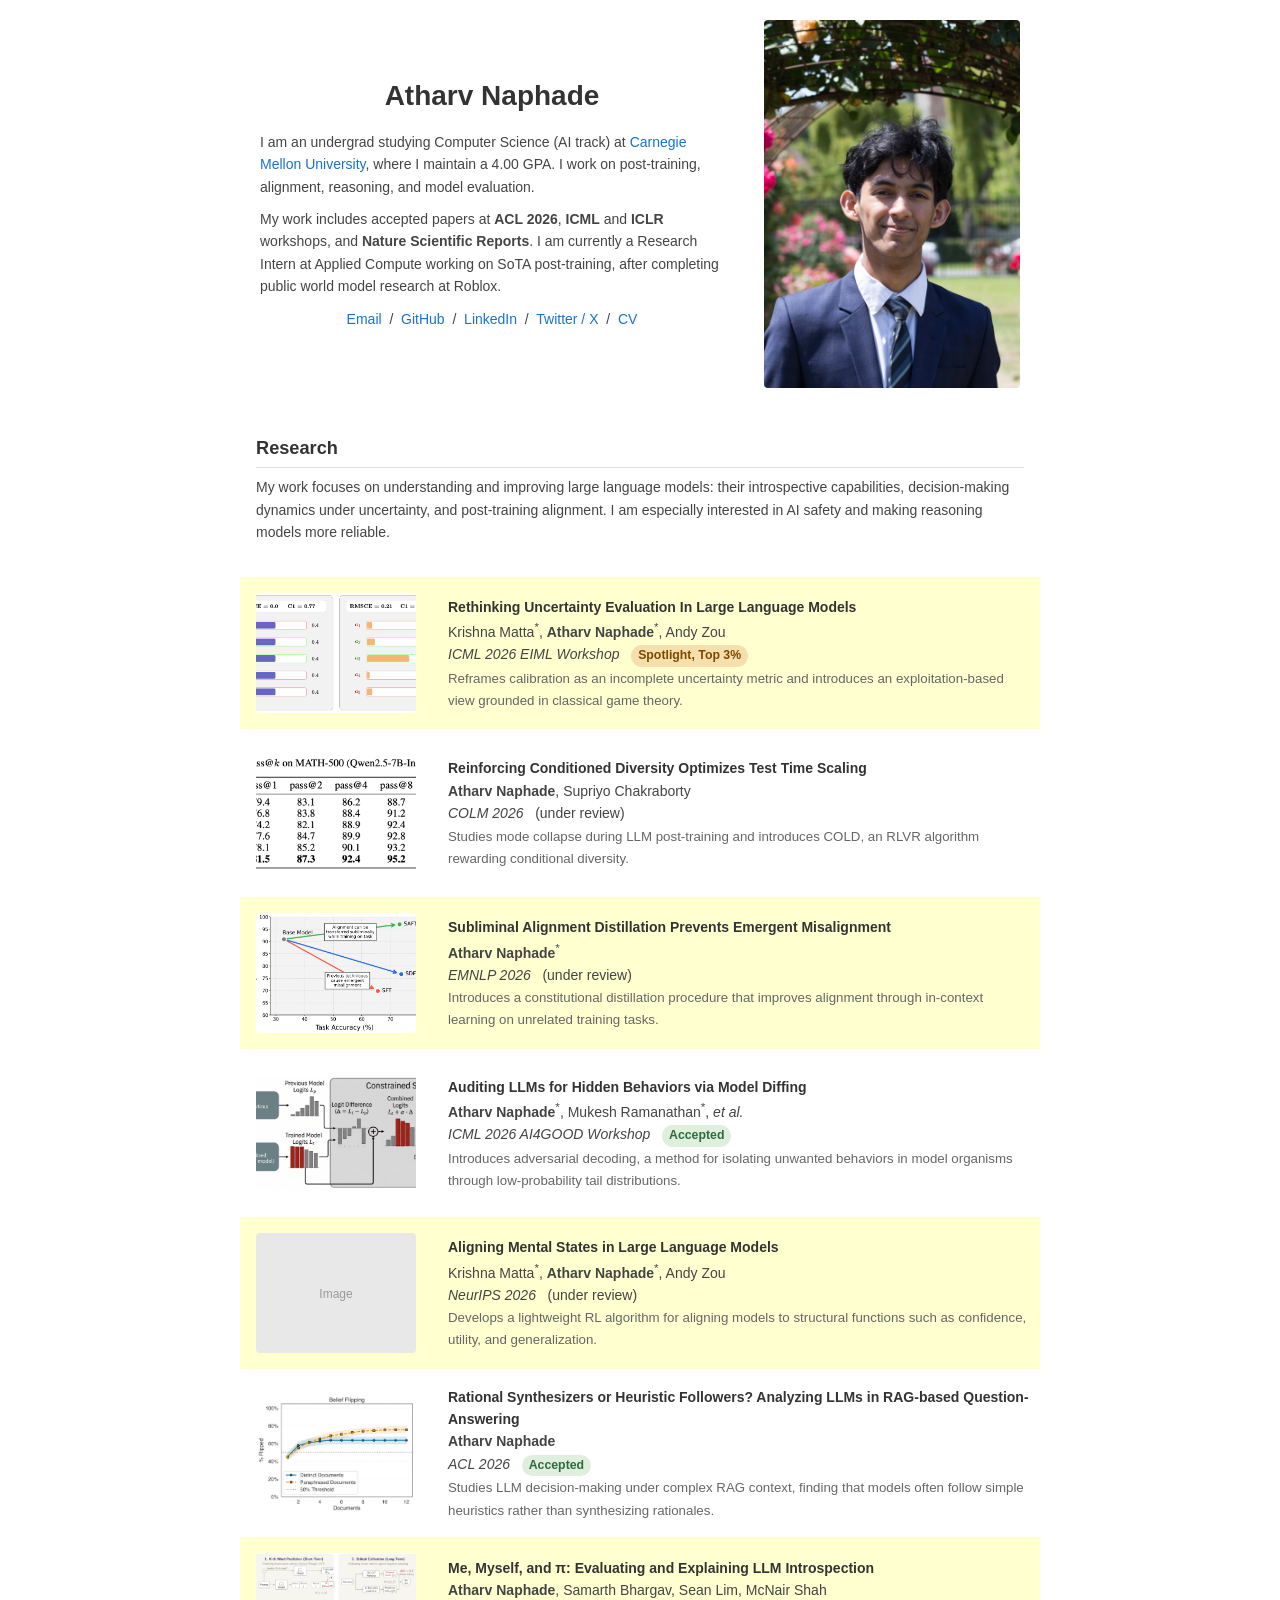
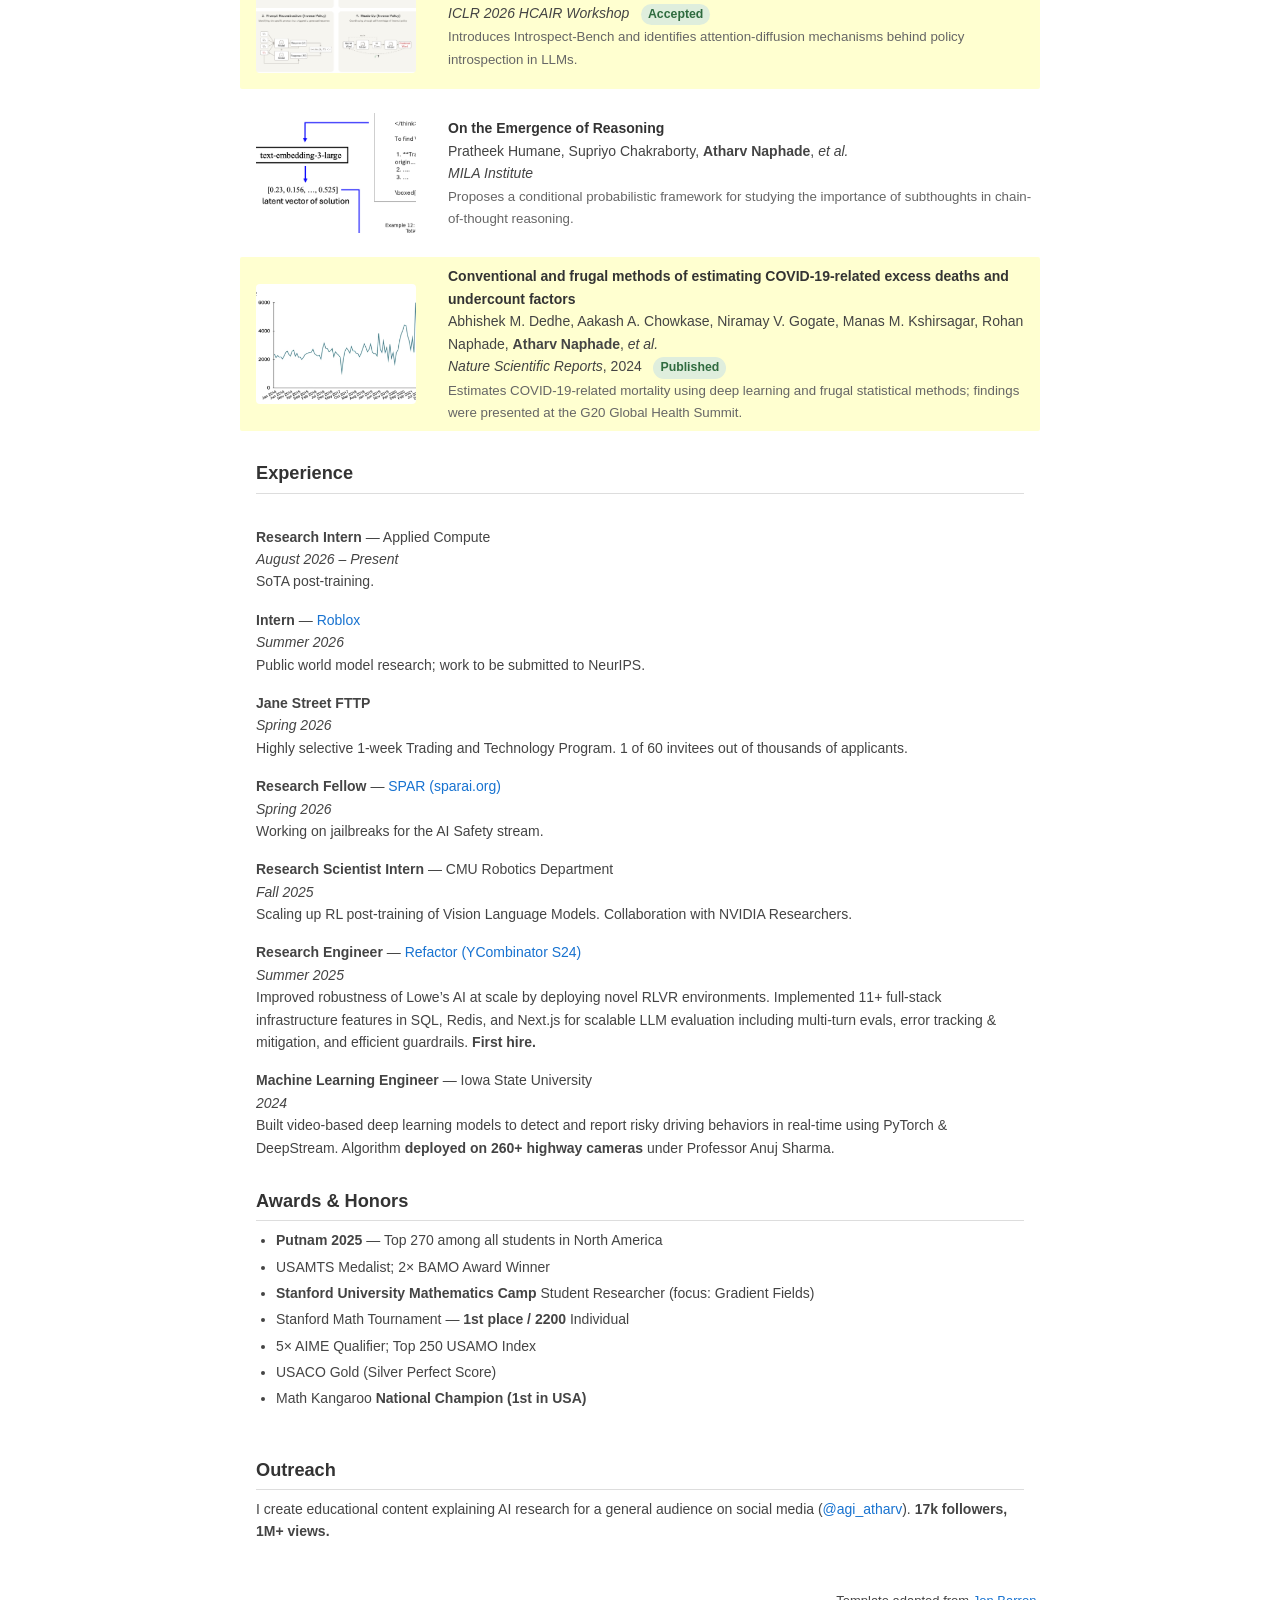
==== index.html @ 83cd2ae1 "Refresh bio and current internship Co-authored-by: Cursor <cursoragent@cursor.com>" ====
<!DOCTYPE HTML>
<html lang="en">
<head>
  <meta http-equiv="Content-Type" content="text/html; charset=UTF-8">
  <title>Atharv Naphade</title>
  <meta name="author" content="Atharv Naphade">
  <meta name="viewport" content="width=device-width, initial-scale=1">
  <meta name="description" content="Atharv Naphade - CS/AI student at Carnegie Mellon University. Research in LLMs, AI safety, and machine learning.">
  <link rel="shortcut icon" href="images/favicon/favicon.ico" type="image/x-icon">
  <link rel="stylesheet" type="text/css" href="stylesheet.css">
</head>

<body>
  <table style="width:100%;max-width:800px;border:0px;border-spacing:0px;border-collapse:separate;margin-right:auto;margin-left:auto;">
    <tbody>
      <tr style="padding:0px">
        <td style="padding:0px">

          <!-- Header / Bio -->
          <table style="width:100%;border:0px;border-spacing:0px;border-collapse:separate;margin-right:auto;margin-left:auto;">
            <tbody>
              <tr style="padding:0px">
                <td style="padding:2.5%;width:63%;vertical-align:middle">
                  <p class="name" style="text-align:center;">
                    Atharv Naphade
                  </p>
                  <p>
                    I am an undergrad studying Computer Science (AI track) at <a href="https://www.cmu.edu/">Carnegie Mellon University</a>, where I maintain a 4.00 GPA. I work on post-training, alignment, reasoning, and model evaluation.
                  </p>
                  <p>
                    My work includes accepted papers at <strong>ACL 2026</strong>, <strong>ICML</strong> and <strong>ICLR</strong> workshops, and <strong>Nature Scientific Reports</strong>. I am currently a Research Intern at Applied Compute working on SoTA post-training, after completing public world model research at Roblox.
                  </p>
                  <p style="text-align:center">
                    <a href="mailto:anaphade@andrew.cmu.edu">Email</a> &nbsp;/&nbsp;
                    <a href="https://github.com/dude123studios">GitHub</a> &nbsp;/&nbsp;
                    <a href="https://www.linkedin.com/in/atharv-naphade-211a69219/">LinkedIn</a> &nbsp;/&nbsp;
                    <a href="https://twitter.com/agi_atharv">Twitter / X</a> &nbsp;/&nbsp;
                    <a href="data/AtharVNaphade-CV.pdf">CV</a>
                  </p>
                </td>
                <td style="padding:2.5%;width:37%;max-width:37%">
                  <a href="images/atharv.jpg">
                    <!-- Replace images/atharv.jpg with your actual profile photo -->
                    <img style="width:100%;max-width:100%;object-fit:cover;border-radius:4px;" alt="profile photo" src="images/atharv.jpg" onerror="this.src='images/placeholder.svg'" class="hoverZoomLink">
                  </a>
                </td>
              </tr>
            </tbody>
          </table>

          <!-- Research -->
          <table style="width:100%;border:0px;border-spacing:0px;border-collapse:separate;margin-right:auto;margin-left:auto;">
            <tbody>
              <tr>
                <td style="padding:16px;width:100%;vertical-align:middle">
                  <h2>Research</h2>
                  <p>
                    My work focuses on understanding and improving large language models: their introspective capabilities, decision-making dynamics under uncertainty, and post-training alignment. I am especially interested in AI safety and making reasoning models more reliable.
                  </p>
                </td>
              </tr>
            </tbody>
          </table>

          <!-- Publications -->
          <table class="publications-list" style="width:100%;border:0px;border-spacing:0px;border-collapse:separate;margin-right:auto;margin-left:auto;">
            <tbody>

              <!-- Paper 1: Uncertainty Evaluation -->
              <tr>
                <td style="padding:16px;width:25%;vertical-align:middle">
                  <img class="paper-img" src="images/paper_uncertainty.png" alt="Uncertainty evaluation paper" onerror="this.src='images/placeholder.svg'">
                </td>
                <td style="padding:8px;width:75%;vertical-align:middle">
                  <span class="papertitle">Rethinking Uncertainty Evaluation In Large Language Models</span>
                  <br>
                  Krishna Matta<sup>*</sup>,
                  <strong>Atharv Naphade</strong><sup>*</sup>,
                  Andy Zou
                  <br>
                  <em>ICML 2026 EIML Workshop</em> &nbsp; <span class="paper-badge spotlight">Spotlight, Top 3%</span>
                  <br>
                  <span class="paper-note">Reframes calibration as an incomplete uncertainty metric and introduces an exploitation-based view grounded in classical game theory.</span>
                </td>
              </tr>

              <!-- Paper 2: COLD -->
              <tr>
                <td style="padding:16px;width:25%;vertical-align:middle">
                  <img class="paper-img" src="images/paper_cold.png" alt="Conditioned diversity paper" onerror="this.src='images/placeholder.svg'">
                </td>
                <td style="padding:8px;width:75%;vertical-align:middle">
                  <span class="papertitle">Reinforcing Conditioned Diversity Optimizes Test Time Scaling</span>
                  <br>
                  <strong>Atharv Naphade</strong>,
                  Supriyo Chakraborty
                  <br>
                  <em>COLM 2026</em> &nbsp; (under review)
                  <br>
                  <span class="paper-note">Studies mode collapse during LLM post-training and introduces COLD, an RLVR algorithm rewarding conditional diversity.</span>
                </td>
              </tr>

              <!-- Paper 3: Subliminal Alignment -->
              <tr>
                <td style="padding:16px;width:25%;vertical-align:middle">
                  <img class="paper-img" src="images/paper_subliminal_alignment.png" alt="Subliminal alignment distillation paper" onerror="this.src='images/placeholder.svg'">
                </td>
                <td style="padding:8px;width:75%;vertical-align:middle">
                  <a href="papers/subliminal-alignment-distillation.html">
                    <span class="papertitle">Subliminal Alignment Distillation Prevents Emergent Misalignment</span>
                  </a>
                  <br>
                  <strong>Atharv Naphade</strong><sup>*</sup>
                  <br>
                  <em>EMNLP 2026</em> &nbsp; (under review)
                  <br>
                  <span class="paper-note">Introduces a constitutional distillation procedure that improves alignment through in-context learning on unrelated training tasks.</span>
                </td>
              </tr>

              <!-- Paper 4: Model Diffing -->
              <tr>
                <td style="padding:16px;width:25%;vertical-align:middle">
                  <img class="paper-img" src="images/paper_model_diffing.png" alt="Model diffing paper" onerror="this.src='images/placeholder.svg'">
                </td>
                <td style="padding:8px;width:75%;vertical-align:middle">
                  <span class="papertitle">Auditing LLMs for Hidden Behaviors via Model Diffing</span>
                  <br>
                  <strong>Atharv Naphade</strong><sup>*</sup>,
                  Mukesh Ramanathan<sup>*</sup>,
                  <em>et al.</em>
                  <br>
                  <em>ICML 2026 AI4GOOD Workshop</em> &nbsp; <span class="paper-badge published">Accepted</span>
                  <br>
                  <span class="paper-note">Introduces adversarial decoding, a method for isolating unwanted behaviors in model organisms through low-probability tail distributions.</span>
                </td>
              </tr>

              <!-- Paper 5: Mental States -->
              <tr>
                <td style="padding:16px;width:25%;vertical-align:middle">
                  <img class="paper-img" src="images/placeholder.svg" alt="Mental states paper" onerror="this.src='images/placeholder.svg'">
                </td>
                <td style="padding:8px;width:75%;vertical-align:middle">
                  <span class="papertitle">Aligning Mental States in Large Language Models</span>
                  <br>
                  Krishna Matta<sup>*</sup>,
                  <strong>Atharv Naphade</strong><sup>*</sup>,
                  Andy Zou
                  <br>
                  <em>NeurIPS 2026</em> &nbsp; (under review)
                  <br>
                  <span class="paper-note">Develops a lightweight RL algorithm for aligning models to structural functions such as confidence, utility, and generalization.</span>
                </td>
              </tr>

              <!-- Paper 6: RAG QA -->
              <tr>
                <td style="padding:16px;width:25%;vertical-align:middle">
                  <img class="paper-img" src="images/paper_rag.png" alt="RAG paper" onerror="this.src='images/placeholder.svg'">
                </td>
                <td style="padding:8px;width:75%;vertical-align:middle">
                  <a href="https://arxiv.org/abs/2601.06189">
                    <span class="papertitle">Rational Synthesizers or Heuristic Followers? Analyzing LLMs in RAG-based Question-Answering</span>
                  </a>
                  <br>
                  <strong>Atharv Naphade</strong>
                  <br>
                  <em>ACL 2026</em> &nbsp; <span class="paper-badge published">Accepted</span>
                  <br>
                  <span class="paper-note">Studies LLM decision-making under complex RAG context, finding that models often follow simple heuristics rather than synthesizing rationales.</span>
                </td>
              </tr>

              <!-- Paper 7: Me, Myself, and pi -->
              <tr>
                <td style="padding:16px;width:25%;vertical-align:middle">
                  <img class="paper-img" src="images/paper_introspect.png" alt="Me, Myself, and pi paper" onerror="this.src='images/placeholder.svg'">
                </td>
                <td style="padding:8px;width:75%;vertical-align:middle">
                  <a href="https://arxiv.org/abs/2603.20276">
                    <span class="papertitle">Me, Myself, and &pi;: Evaluating and Explaining LLM Introspection</span>
                  </a>
                  <br>
                  <strong>Atharv Naphade</strong>,
                  Samarth Bhargav,
                  Sean Lim,
                  McNair Shah
                  <br>
                  <em>ICLR 2026 HCAIR Workshop</em> &nbsp; <span class="paper-badge published">Accepted</span>
                  <br>
                  <span class="paper-note">Introduces Introspect-Bench and identifies attention-diffusion mechanisms behind policy introspection in LLMs.</span>
                </td>
              </tr>

              <!-- Paper 8: Reasoning Emergence -->
              <tr>
                <td style="padding:16px;width:25%;vertical-align:middle">
                  <img class="paper-img" src="images/paper_reasoning_emergence.png" alt="Reasoning emergence paper" onerror="this.src='images/placeholder.svg'">
                </td>
                <td style="padding:8px;width:75%;vertical-align:middle">
                  <span class="papertitle">On the Emergence of Reasoning</span>
                  <br>
                  Pratheek Humane,
                  Supriyo Chakraborty,
                  <strong>Atharv Naphade</strong>,
                  <em>et al.</em>
                  <br>
                  <em>MILA Institute</em>
                  <br>
                  <span class="paper-note">Proposes a conditional probabilistic framework for studying the importance of subthoughts in chain-of-thought reasoning.</span>
                </td>
              </tr>

              <!-- Paper 9: COVID-19 -->
              <tr>
                <td style="padding:16px;width:25%;vertical-align:middle">
                  <img class="paper-img" src="images/paper_covid.png" alt="COVID paper" onerror="this.src='images/placeholder.svg'">
                </td>
                <td style="padding:8px;width:75%;vertical-align:middle">
                  <a href="https://www.nature.com/articles/s41598-024-57634-6">
                    <span class="papertitle">Conventional and frugal methods of estimating COVID-19-related excess deaths and undercount factors</span>
                  </a>
                  <br>
                  Abhishek M. Dedhe,
                  Aakash A. Chowkase,
                  Niramay V. Gogate,
                  Manas M. Kshirsagar,
                  Rohan Naphade,
                  <strong>Atharv Naphade</strong>,
                  <em>et al.</em>
                  <br>
                  <em>Nature Scientific Reports</em>, 2024 &nbsp; <span class="paper-badge published">Published</span>
                  <br>
                  <span class="paper-note">Estimates COVID-19-related mortality using deep learning and frugal statistical methods; findings were presented at the G20 Global Health Summit.</span>
                </td>
              </tr>

            </tbody>
          </table>

          <!-- Experience -->
          <table style="width:100%;border:0px;border-spacing:0px;border-collapse:separate;margin-right:auto;margin-left:auto;">
            <tbody>
              <tr>
                <td style="padding:16px;width:100%;vertical-align:middle">
                  <h2>Experience</h2>
                </td>
              </tr>
            </tbody>
          </table>

          <table style="width:100%;border:0px;border-spacing:0px;border-collapse:separate;margin-right:auto;margin-left:auto;">
            <tbody>

              <tr>
                <td style="padding:8px 16px;width:75%;vertical-align:top">
                  <strong>Research Intern</strong> &mdash; Applied Compute
                  <br><em>August 2026 &ndash; Present</em>
                  <br>SoTA post-training.
                </td>
              </tr>

              <tr>
                <td style="padding:8px 16px;width:75%;vertical-align:top">
                  <strong>Intern</strong> &mdash; <a href="https://www.roblox.com/">Roblox</a>
                  <br><em>Summer 2026</em>
                  <br>Public world model research; work to be submitted to NeurIPS.
                </td>
              </tr>

              <tr>
                <td style="padding:8px 16px;width:75%;vertical-align:top">
                  <strong>Jane Street FTTP</strong>
                  <br><em>Spring 2026</em>
                  <br>Highly selective 1-week Trading and Technology Program. 1 of 60 invitees out of thousands of applicants.
                </td>
              </tr>

              <tr>
                <td style="padding:8px 16px;width:75%;vertical-align:top">
                  <strong>Research Fellow</strong> &mdash; <a href="https://sparai.org/">SPAR (sparai.org)</a>
                  <br><em>Spring 2026</em>
                  <br>Working on jailbreaks for the AI Safety stream.
                </td>
              </tr>

              <tr>
                <td style="padding:8px 16px;width:75%;vertical-align:top">
                  <strong>Research Scientist Intern</strong> &mdash; CMU Robotics Department
                  <br><em>Fall 2025</em>
                  <br>Scaling up RL post-training of Vision Language Models. Collaboration with NVIDIA Researchers.
                </td>
              </tr>

              <tr>
                <td style="padding:8px 16px;width:75%;vertical-align:top">
                  <strong>Research Engineer</strong> &mdash; <a href="https://www.ycombinator.com/companies/blast">Refactor (YCombinator S24)</a>
                  <br><em>Summer 2025</em>
                  <br>Improved robustness of Lowe&rsquo;s AI at scale by deploying novel RLVR environments. Implemented 11+ full-stack infrastructure features in SQL, Redis, and Next.js for scalable LLM evaluation including multi-turn evals, error tracking &amp; mitigation, and efficient guardrails. <strong>First hire.</strong>
                </td>
              </tr>

              <tr>
                <td style="padding:8px 16px;width:75%;vertical-align:top">
                  <strong>Machine Learning Engineer</strong> &mdash; Iowa State University
                  <br><em>2024</em>
                  <br>Built video-based deep learning models to detect and report risky driving behaviors in real-time using PyTorch &amp; DeepStream. Algorithm <strong>deployed on 260+ highway cameras</strong> under Professor Anuj Sharma.
                </td>
              </tr>

            </tbody>
          </table>

          <!-- Awards -->
          <table style="width:100%;border:0px;border-spacing:0px;border-collapse:separate;margin-right:auto;margin-left:auto;">
            <tbody>
              <tr>
                <td style="padding:16px;width:100%;vertical-align:middle">
                  <h2>Awards &amp; Honors</h2>
                  <ul>
                    <li><strong>Putnam 2025</strong> &mdash; Top 270 among all students in North America</li>
                    <li>USAMTS Medalist; 2&times; BAMO Award Winner</li>
                    <li><strong>Stanford University Mathematics Camp</strong> Student Researcher (focus: Gradient Fields)</li>
                    <li>Stanford Math Tournament &mdash; <strong>1st place / 2200</strong> Individual</li>
                    <li>5&times; AIME Qualifier; Top 250 USAMO Index</li>
                    <li>USACO Gold (Silver Perfect Score)</li>
                    <li>Math Kangaroo <strong>National Champion (1st in USA)</strong></li>
                  </ul>
                </td>
              </tr>
            </tbody>
          </table>

          <!-- Outreach -->
          <table style="width:100%;border:0px;border-spacing:0px;border-collapse:separate;margin-right:auto;margin-left:auto;">
            <tbody>
              <tr>
                <td style="padding:16px;width:100%;vertical-align:middle">
                  <h2>Outreach</h2>
                  <p>
                    I create educational content explaining AI research for a general audience on social media (<a href="https://twitter.com/agi_atharv">@agi_atharv</a>). <strong>17k followers, 1M+ views.</strong>
                  </p>
                </td>
              </tr>
            </tbody>
          </table>

          <!-- Footer -->
          <table style="width:100%;border:0px;border-spacing:0px;border-collapse:separate;margin-right:auto;margin-left:auto;">
            <tbody>
              <tr>
                <td style="padding:0px">
                  <br>
                  <p style="text-align:right;font-size:small;">
                    Template adapted from <a href="https://jonbarron.info/">Jon Barron</a>.
                  </p>
                </td>
              </tr>
            </tbody>
          </table>

        </td>
      </tr>
    </tbody>
  </table>
</body>
</html>
---- stylesheet.css ----
/* Jon Barron-style academic page stylesheet */

:root {
  --link-color: #1772d0;
  --link-hover-color: #f09228;
  --heading-color: #333;
  --text-color: #444;
  --bg-color: #fff;
  --highlight-color: #ffffd0;
}

* {
  box-sizing: border-box;
}

body {
  font-family: 'Lato', Verdana, Helvetica, sans-serif;
  font-size: 14px;
  background-color: var(--bg-color);
  color: var(--text-color);
  line-height: 1.6;
  margin: 0;
  padding: 0 16px;
}

a {
  color: var(--link-color);
  text-decoration: none;
}

a:hover,
a:focus {
  color: var(--link-hover-color);
}

p {
  margin: 0 0 10px;
}

ul {
  margin: 4px 0 10px;
  padding-left: 20px;
}

li {
  margin-bottom: 4px;
}

strong {
  font-weight: bold;
}

h2 {
  font-size: 1.3em;
  color: var(--heading-color);
  margin: 4px 0 8px;
  border-bottom: 1px solid #ddd;
  padding-bottom: 4px;
}

p.name {
  font-size: 2em;
  font-weight: 700;
  color: var(--heading-color);
  margin-bottom: 12px;
}

.papertitle {
  font-size: 1em;
  font-weight: 700;
  color: var(--heading-color);
}

.publications-list {
  border-spacing: 0 8px !important;
}

.publications-list tr > td {
  background: #fff;
  transition: background-color 0.15s ease;
}

.publications-list tr:nth-child(odd) > td {
  background: var(--highlight-color);
}

.publications-list tr:hover > td {
  background: #fff8c6;
}

.publications-list tr > td:first-child {
  border-radius: 2px 0 0 2px;
}

.publications-list tr > td:last-child {
  border-radius: 0 2px 2px 0;
}

.paper-badge {
  display: inline-block;
  padding: 1px 7px;
  border-radius: 999px;
  background: #f1e3c8;
  color: #8a5a00;
  font-size: 0.88em;
  font-weight: 700;
}

.paper-badge.spotlight {
  background: #f6dfad;
  color: #7a4a00;
}

.paper-badge.published {
  background: #dfeedd;
  color: #2f6b3f;
}

.paper-note {
  color: #666;
  font-size: 0.95em;
}

.paper-img {
  width: 160px;
  height: 120px;
  object-fit: cover;
  border-radius: 4px;
  display: block;
}

/* No row highlight on hover */

/* Responsive: stack on small screens */
@media (max-width: 600px) {
  table, tbody, tr, td {
    display: block;
    width: 100% !important;
  }

  .publications-list tr > td {
    border-radius: 0;
  }

  .publications-list tr > td:last-child {
    border-radius: 0 0 10px 10px;
  }

  td[style*="width:25%"] {
    display: none; /* hide paper thumbnails on mobile */
  }

  p.name {
    font-size: 1.6em;
  }

  td[style*="width:37%"] {
    text-align: center;
    margin: 0 auto;
    padding: 16px !important;
  }

  td[style*="width:37%"] img {
    max-width: 160px;
  }
}
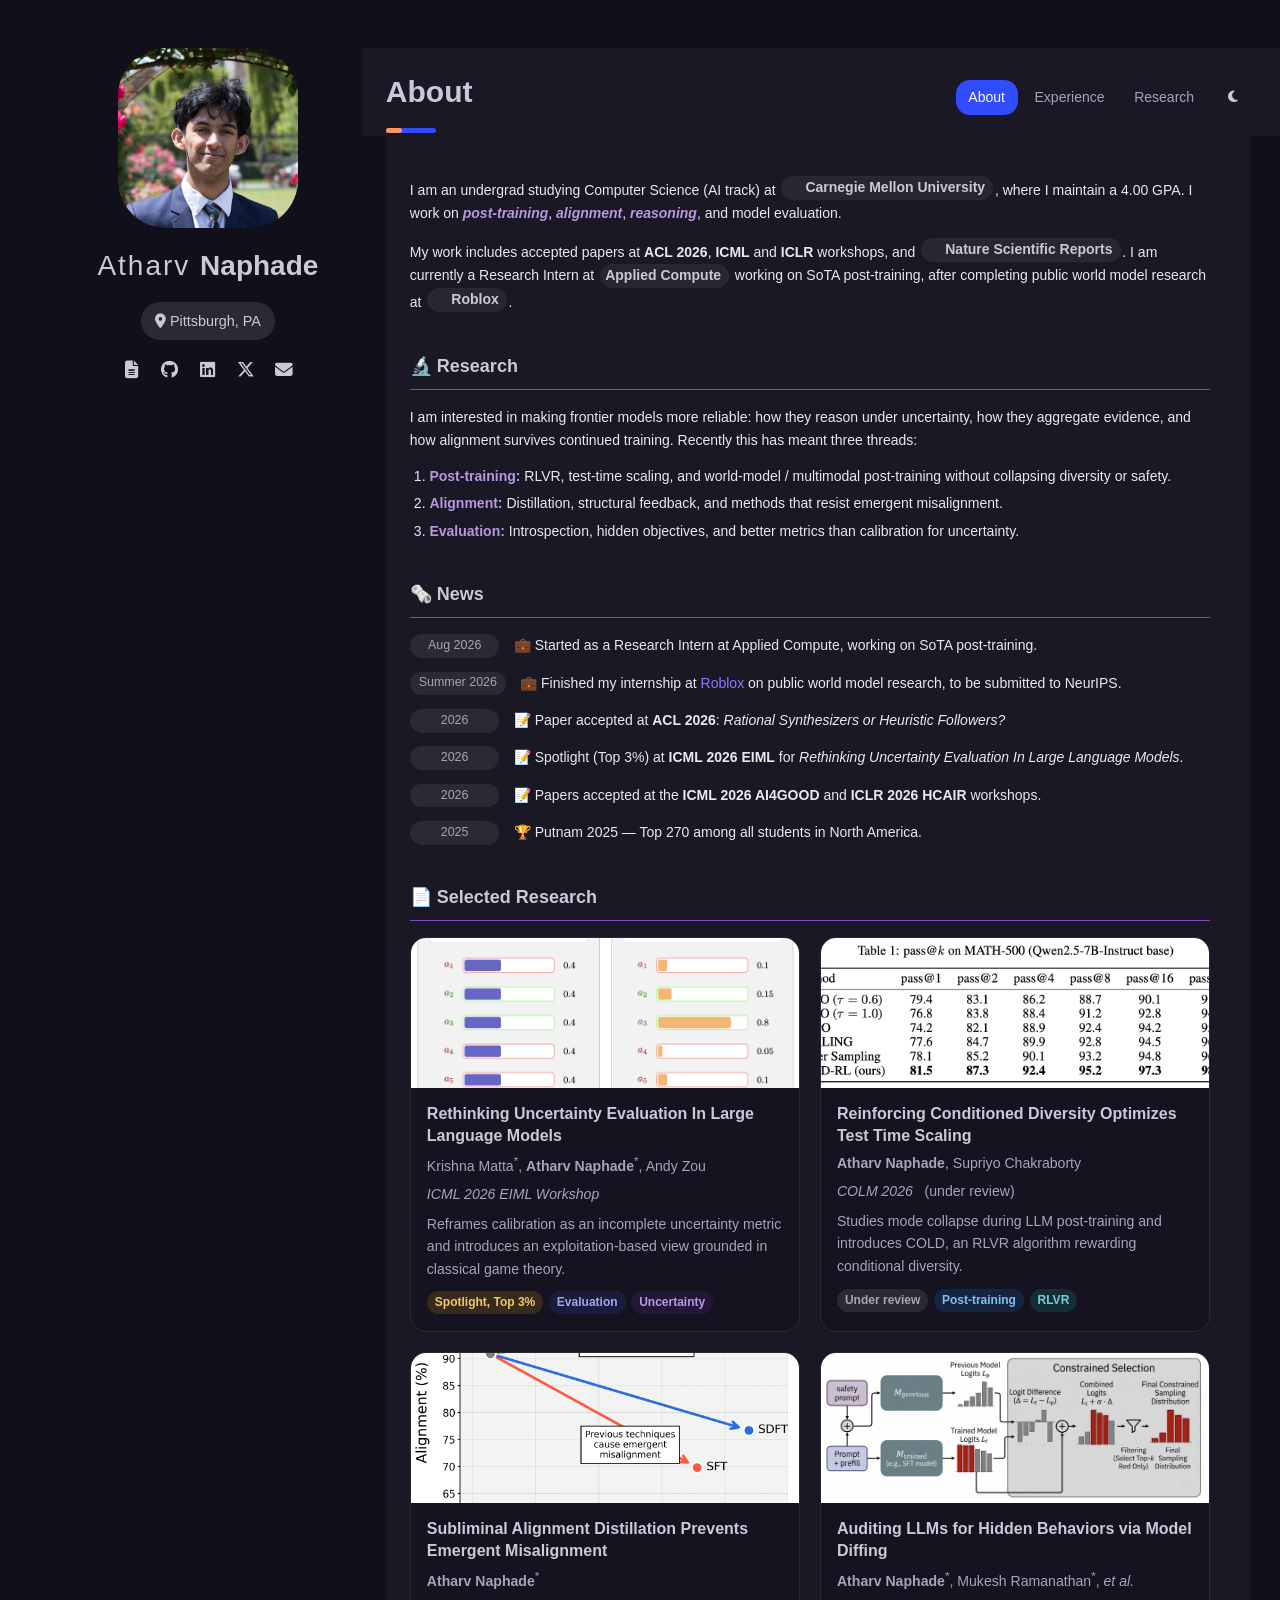
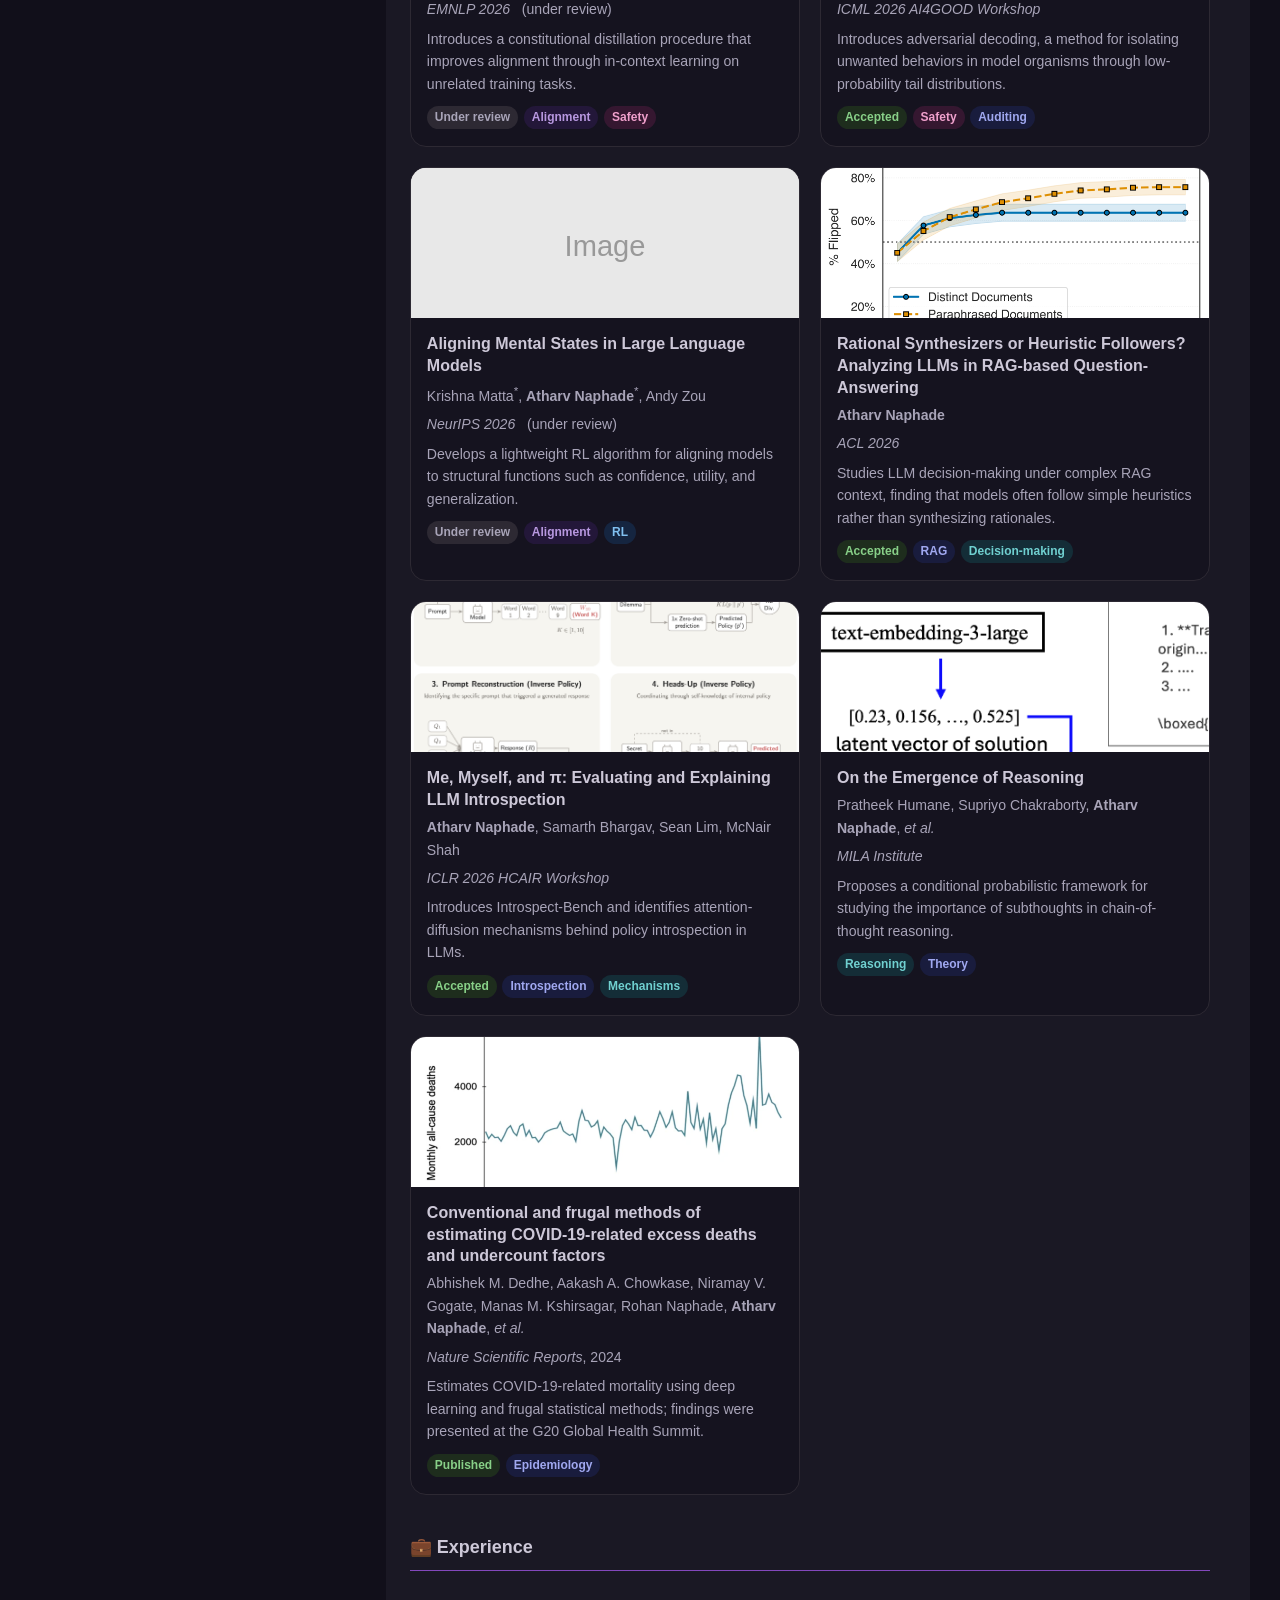
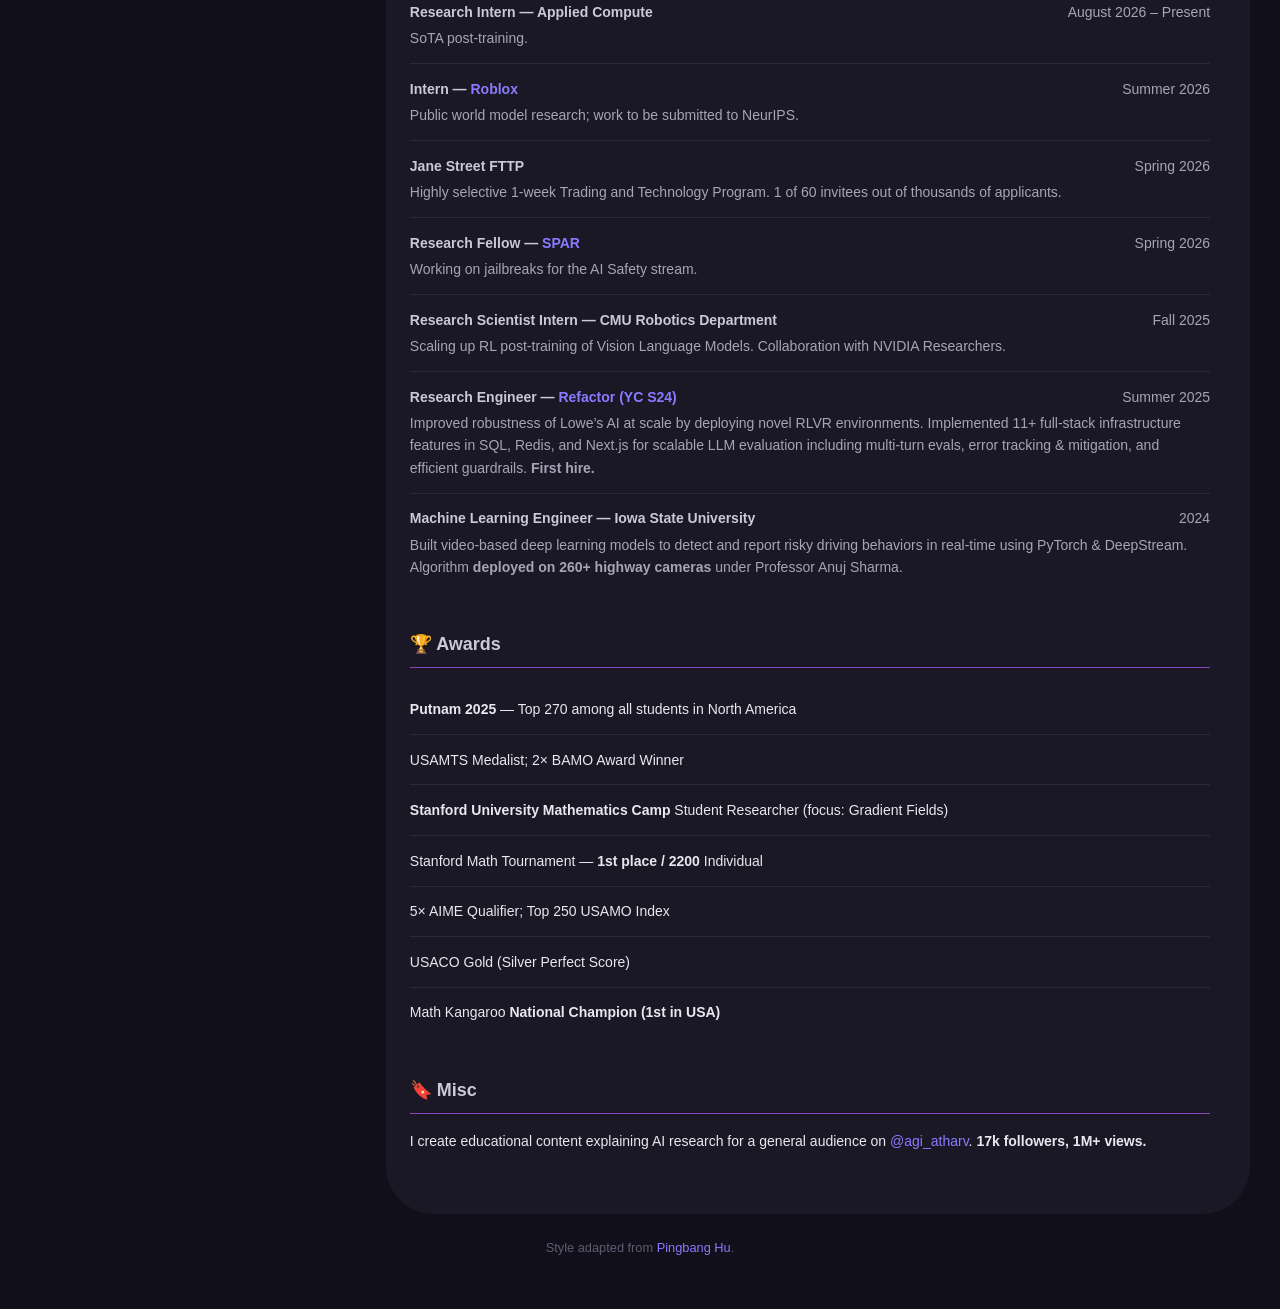
==== commit 5ab1d600: "Restyle site after Pingbang Hu's academic theme Co-authored-by: Cursor <cursoragent@cursor.com>" ====
--- a/index.html
+++ b/index.html
@@ -7,363 +7,359 @@
   <meta name="viewport" content="width=device-width, initial-scale=1">
   <meta name="description" content="Atharv Naphade - CS/AI student at Carnegie Mellon University. Research in LLMs, AI safety, and machine learning.">
   <link rel="shortcut icon" href="images/favicon/favicon.ico" type="image/x-icon">
+  <link rel="stylesheet" href="https://cdnjs.cloudflare.com/ajax/libs/font-awesome/6.5.1/css/all.min.css">
   <link rel="stylesheet" type="text/css" href="stylesheet.css">
+  <script>
+    (function () {
+      var saved = localStorage.getItem("theme");
+      if (saved === "light") document.documentElement.classList.add("light");
+    })();
+  </script>
 </head>
 
 <body>
-  <table style="width:100%;max-width:800px;border:0px;border-spacing:0px;border-collapse:separate;margin-right:auto;margin-left:auto;">
-    <tbody>
-      <tr style="padding:0px">
-        <td style="padding:0px">
-
-          <!-- Header / Bio -->
-          <table style="width:100%;border:0px;border-spacing:0px;border-collapse:separate;margin-right:auto;margin-left:auto;">
-            <tbody>
-              <tr style="padding:0px">
-                <td style="padding:2.5%;width:63%;vertical-align:middle">
-                  <p class="name" style="text-align:center;">
-                    Atharv Naphade
-                  </p>
-                  <p>
-                    I am an undergrad studying Computer Science (AI track) at <a href="https://www.cmu.edu/">Carnegie Mellon University</a>, where I maintain a 4.00 GPA. I work on post-training, alignment, reasoning, and model evaluation.
-                  </p>
-                  <p>
-                    My work includes accepted papers at <strong>ACL 2026</strong>, <strong>ICML</strong> and <strong>ICLR</strong> workshops, and <strong>Nature Scientific Reports</strong>. I am currently a Research Intern at Applied Compute working on SoTA post-training, after completing public world model research at Roblox.
-                  </p>
-                  <p style="text-align:center">
-                    <a href="mailto:anaphade@andrew.cmu.edu">Email</a> &nbsp;/&nbsp;
-                    <a href="https://github.com/dude123studios">GitHub</a> &nbsp;/&nbsp;
-                    <a href="https://www.linkedin.com/in/atharv-naphade-211a69219/">LinkedIn</a> &nbsp;/&nbsp;
-                    <a href="https://twitter.com/agi_atharv">Twitter / X</a> &nbsp;/&nbsp;
-                    <a href="data/AtharVNaphade-CV.pdf">CV</a>
-                  </p>
-                </td>
-                <td style="padding:2.5%;width:37%;max-width:37%">
-                  <a href="images/atharv.jpg">
-                    <!-- Replace images/atharv.jpg with your actual profile photo -->
-                    <img style="width:100%;max-width:100%;object-fit:cover;border-radius:4px;" alt="profile photo" src="images/atharv.jpg" onerror="this.src='images/placeholder.svg'" class="hoverZoomLink">
-                  </a>
-                </td>
-              </tr>
-            </tbody>
-          </table>
-
-          <!-- Research -->
-          <table style="width:100%;border:0px;border-spacing:0px;border-collapse:separate;margin-right:auto;margin-left:auto;">
-            <tbody>
-              <tr>
-                <td style="padding:16px;width:100%;vertical-align:middle">
-                  <h2>Research</h2>
-                  <p>
-                    My work focuses on understanding and improving large language models: their introspective capabilities, decision-making dynamics under uncertainty, and post-training alignment. I am especially interested in AI safety and making reasoning models more reliable.
-                  </p>
-                </td>
-              </tr>
-            </tbody>
-          </table>
-
-          <!-- Publications -->
-          <table class="publications-list" style="width:100%;border:0px;border-spacing:0px;border-collapse:separate;margin-right:auto;margin-left:auto;">
-            <tbody>
-
-              <!-- Paper 1: Uncertainty Evaluation -->
-              <tr>
-                <td style="padding:16px;width:25%;vertical-align:middle">
-                  <img class="paper-img" src="images/paper_uncertainty.png" alt="Uncertainty evaluation paper" onerror="this.src='images/placeholder.svg'">
-                </td>
-                <td style="padding:8px;width:75%;vertical-align:middle">
-                  <span class="papertitle">Rethinking Uncertainty Evaluation In Large Language Models</span>
-                  <br>
-                  Krishna Matta<sup>*</sup>,
-                  <strong>Atharv Naphade</strong><sup>*</sup>,
-                  Andy Zou
-                  <br>
-                  <em>ICML 2026 EIML Workshop</em> &nbsp; <span class="paper-badge spotlight">Spotlight, Top 3%</span>
-                  <br>
-                  <span class="paper-note">Reframes calibration as an incomplete uncertainty metric and introduces an exploitation-based view grounded in classical game theory.</span>
-                </td>
-              </tr>
-
-              <!-- Paper 2: COLD -->
-              <tr>
-                <td style="padding:16px;width:25%;vertical-align:middle">
-                  <img class="paper-img" src="images/paper_cold.png" alt="Conditioned diversity paper" onerror="this.src='images/placeholder.svg'">
-                </td>
-                <td style="padding:8px;width:75%;vertical-align:middle">
-                  <span class="papertitle">Reinforcing Conditioned Diversity Optimizes Test Time Scaling</span>
-                  <br>
-                  <strong>Atharv Naphade</strong>,
-                  Supriyo Chakraborty
-                  <br>
-                  <em>COLM 2026</em> &nbsp; (under review)
-                  <br>
-                  <span class="paper-note">Studies mode collapse during LLM post-training and introduces COLD, an RLVR algorithm rewarding conditional diversity.</span>
-                </td>
-              </tr>
-
-              <!-- Paper 3: Subliminal Alignment -->
-              <tr>
-                <td style="padding:16px;width:25%;vertical-align:middle">
-                  <img class="paper-img" src="images/paper_subliminal_alignment.png" alt="Subliminal alignment distillation paper" onerror="this.src='images/placeholder.svg'">
-                </td>
-                <td style="padding:8px;width:75%;vertical-align:middle">
-                  <a href="papers/subliminal-alignment-distillation.html">
-                    <span class="papertitle">Subliminal Alignment Distillation Prevents Emergent Misalignment</span>
-                  </a>
-                  <br>
-                  <strong>Atharv Naphade</strong><sup>*</sup>
-                  <br>
-                  <em>EMNLP 2026</em> &nbsp; (under review)
-                  <br>
-                  <span class="paper-note">Introduces a constitutional distillation procedure that improves alignment through in-context learning on unrelated training tasks.</span>
-                </td>
-              </tr>
-
-              <!-- Paper 4: Model Diffing -->
-              <tr>
-                <td style="padding:16px;width:25%;vertical-align:middle">
-                  <img class="paper-img" src="images/paper_model_diffing.png" alt="Model diffing paper" onerror="this.src='images/placeholder.svg'">
-                </td>
-                <td style="padding:8px;width:75%;vertical-align:middle">
-                  <span class="papertitle">Auditing LLMs for Hidden Behaviors via Model Diffing</span>
-                  <br>
-                  <strong>Atharv Naphade</strong><sup>*</sup>,
-                  Mukesh Ramanathan<sup>*</sup>,
-                  <em>et al.</em>
-                  <br>
-                  <em>ICML 2026 AI4GOOD Workshop</em> &nbsp; <span class="paper-badge published">Accepted</span>
-                  <br>
-                  <span class="paper-note">Introduces adversarial decoding, a method for isolating unwanted behaviors in model organisms through low-probability tail distributions.</span>
-                </td>
-              </tr>
-
-              <!-- Paper 5: Mental States -->
-              <tr>
-                <td style="padding:16px;width:25%;vertical-align:middle">
-                  <img class="paper-img" src="images/placeholder.svg" alt="Mental states paper" onerror="this.src='images/placeholder.svg'">
-                </td>
-                <td style="padding:8px;width:75%;vertical-align:middle">
-                  <span class="papertitle">Aligning Mental States in Large Language Models</span>
-                  <br>
-                  Krishna Matta<sup>*</sup>,
-                  <strong>Atharv Naphade</strong><sup>*</sup>,
-                  Andy Zou
-                  <br>
-                  <em>NeurIPS 2026</em> &nbsp; (under review)
-                  <br>
-                  <span class="paper-note">Develops a lightweight RL algorithm for aligning models to structural functions such as confidence, utility, and generalization.</span>
-                </td>
-              </tr>
-
-              <!-- Paper 6: RAG QA -->
-              <tr>
-                <td style="padding:16px;width:25%;vertical-align:middle">
-                  <img class="paper-img" src="images/paper_rag.png" alt="RAG paper" onerror="this.src='images/placeholder.svg'">
-                </td>
-                <td style="padding:8px;width:75%;vertical-align:middle">
-                  <a href="https://arxiv.org/abs/2601.06189">
-                    <span class="papertitle">Rational Synthesizers or Heuristic Followers? Analyzing LLMs in RAG-based Question-Answering</span>
-                  </a>
-                  <br>
-                  <strong>Atharv Naphade</strong>
-                  <br>
-                  <em>ACL 2026</em> &nbsp; <span class="paper-badge published">Accepted</span>
-                  <br>
-                  <span class="paper-note">Studies LLM decision-making under complex RAG context, finding that models often follow simple heuristics rather than synthesizing rationales.</span>
-                </td>
-              </tr>
-
-              <!-- Paper 7: Me, Myself, and pi -->
-              <tr>
-                <td style="padding:16px;width:25%;vertical-align:middle">
-                  <img class="paper-img" src="images/paper_introspect.png" alt="Me, Myself, and pi paper" onerror="this.src='images/placeholder.svg'">
-                </td>
-                <td style="padding:8px;width:75%;vertical-align:middle">
-                  <a href="https://arxiv.org/abs/2603.20276">
-                    <span class="papertitle">Me, Myself, and &pi;: Evaluating and Explaining LLM Introspection</span>
-                  </a>
-                  <br>
-                  <strong>Atharv Naphade</strong>,
-                  Samarth Bhargav,
-                  Sean Lim,
-                  McNair Shah
-                  <br>
-                  <em>ICLR 2026 HCAIR Workshop</em> &nbsp; <span class="paper-badge published">Accepted</span>
-                  <br>
-                  <span class="paper-note">Introduces Introspect-Bench and identifies attention-diffusion mechanisms behind policy introspection in LLMs.</span>
-                </td>
-              </tr>
-
-              <!-- Paper 8: Reasoning Emergence -->
-              <tr>
-                <td style="padding:16px;width:25%;vertical-align:middle">
-                  <img class="paper-img" src="images/paper_reasoning_emergence.png" alt="Reasoning emergence paper" onerror="this.src='images/placeholder.svg'">
-                </td>
-                <td style="padding:8px;width:75%;vertical-align:middle">
-                  <span class="papertitle">On the Emergence of Reasoning</span>
-                  <br>
-                  Pratheek Humane,
-                  Supriyo Chakraborty,
-                  <strong>Atharv Naphade</strong>,
-                  <em>et al.</em>
-                  <br>
-                  <em>MILA Institute</em>
-                  <br>
-                  <span class="paper-note">Proposes a conditional probabilistic framework for studying the importance of subthoughts in chain-of-thought reasoning.</span>
-                </td>
-              </tr>
-
-              <!-- Paper 9: COVID-19 -->
-              <tr>
-                <td style="padding:16px;width:25%;vertical-align:middle">
-                  <img class="paper-img" src="images/paper_covid.png" alt="COVID paper" onerror="this.src='images/placeholder.svg'">
-                </td>
-                <td style="padding:8px;width:75%;vertical-align:middle">
-                  <a href="https://www.nature.com/articles/s41598-024-57634-6">
-                    <span class="papertitle">Conventional and frugal methods of estimating COVID-19-related excess deaths and undercount factors</span>
-                  </a>
-                  <br>
-                  Abhishek M. Dedhe,
-                  Aakash A. Chowkase,
-                  Niramay V. Gogate,
-                  Manas M. Kshirsagar,
-                  Rohan Naphade,
-                  <strong>Atharv Naphade</strong>,
-                  <em>et al.</em>
-                  <br>
-                  <em>Nature Scientific Reports</em>, 2024 &nbsp; <span class="paper-badge published">Published</span>
-                  <br>
-                  <span class="paper-note">Estimates COVID-19-related mortality using deep learning and frugal statistical methods; findings were presented at the G20 Global Health Summit.</span>
-                </td>
-              </tr>
-
-            </tbody>
-          </table>
-
-          <!-- Experience -->
-          <table style="width:100%;border:0px;border-spacing:0px;border-collapse:separate;margin-right:auto;margin-left:auto;">
-            <tbody>
-              <tr>
-                <td style="padding:16px;width:100%;vertical-align:middle">
-                  <h2>Experience</h2>
-                </td>
-              </tr>
-            </tbody>
-          </table>
-
-          <table style="width:100%;border:0px;border-spacing:0px;border-collapse:separate;margin-right:auto;margin-left:auto;">
-            <tbody>
-
-              <tr>
-                <td style="padding:8px 16px;width:75%;vertical-align:top">
-                  <strong>Research Intern</strong> &mdash; Applied Compute
-                  <br><em>August 2026 &ndash; Present</em>
-                  <br>SoTA post-training.
-                </td>
-              </tr>
-
-              <tr>
-                <td style="padding:8px 16px;width:75%;vertical-align:top">
-                  <strong>Intern</strong> &mdash; <a href="https://www.roblox.com/">Roblox</a>
-                  <br><em>Summer 2026</em>
-                  <br>Public world model research; work to be submitted to NeurIPS.
-                </td>
-              </tr>
-
-              <tr>
-                <td style="padding:8px 16px;width:75%;vertical-align:top">
-                  <strong>Jane Street FTTP</strong>
-                  <br><em>Spring 2026</em>
-                  <br>Highly selective 1-week Trading and Technology Program. 1 of 60 invitees out of thousands of applicants.
-                </td>
-              </tr>
-
-              <tr>
-                <td style="padding:8px 16px;width:75%;vertical-align:top">
-                  <strong>Research Fellow</strong> &mdash; <a href="https://sparai.org/">SPAR (sparai.org)</a>
-                  <br><em>Spring 2026</em>
-                  <br>Working on jailbreaks for the AI Safety stream.
-                </td>
-              </tr>
-
-              <tr>
-                <td style="padding:8px 16px;width:75%;vertical-align:top">
-                  <strong>Research Scientist Intern</strong> &mdash; CMU Robotics Department
-                  <br><em>Fall 2025</em>
-                  <br>Scaling up RL post-training of Vision Language Models. Collaboration with NVIDIA Researchers.
-                </td>
-              </tr>
-
-              <tr>
-                <td style="padding:8px 16px;width:75%;vertical-align:top">
-                  <strong>Research Engineer</strong> &mdash; <a href="https://www.ycombinator.com/companies/blast">Refactor (YCombinator S24)</a>
-                  <br><em>Summer 2025</em>
-                  <br>Improved robustness of Lowe&rsquo;s AI at scale by deploying novel RLVR environments. Implemented 11+ full-stack infrastructure features in SQL, Redis, and Next.js for scalable LLM evaluation including multi-turn evals, error tracking &amp; mitigation, and efficient guardrails. <strong>First hire.</strong>
-                </td>
-              </tr>
-
-              <tr>
-                <td style="padding:8px 16px;width:75%;vertical-align:top">
-                  <strong>Machine Learning Engineer</strong> &mdash; Iowa State University
-                  <br><em>2024</em>
-                  <br>Built video-based deep learning models to detect and report risky driving behaviors in real-time using PyTorch &amp; DeepStream. Algorithm <strong>deployed on 260+ highway cameras</strong> under Professor Anuj Sharma.
-                </td>
-              </tr>
-
-            </tbody>
-          </table>
-
-          <!-- Awards -->
-          <table style="width:100%;border:0px;border-spacing:0px;border-collapse:separate;margin-right:auto;margin-left:auto;">
-            <tbody>
-              <tr>
-                <td style="padding:16px;width:100%;vertical-align:middle">
-                  <h2>Awards &amp; Honors</h2>
-                  <ul>
-                    <li><strong>Putnam 2025</strong> &mdash; Top 270 among all students in North America</li>
-                    <li>USAMTS Medalist; 2&times; BAMO Award Winner</li>
-                    <li><strong>Stanford University Mathematics Camp</strong> Student Researcher (focus: Gradient Fields)</li>
-                    <li>Stanford Math Tournament &mdash; <strong>1st place / 2200</strong> Individual</li>
-                    <li>5&times; AIME Qualifier; Top 250 USAMO Index</li>
-                    <li>USACO Gold (Silver Perfect Score)</li>
-                    <li>Math Kangaroo <strong>National Champion (1st in USA)</strong></li>
-                  </ul>
-                </td>
-              </tr>
-            </tbody>
-          </table>
-
-          <!-- Outreach -->
-          <table style="width:100%;border:0px;border-spacing:0px;border-collapse:separate;margin-right:auto;margin-left:auto;">
-            <tbody>
-              <tr>
-                <td style="padding:16px;width:100%;vertical-align:middle">
-                  <h2>Outreach</h2>
-                  <p>
-                    I create educational content explaining AI research for a general audience on social media (<a href="https://twitter.com/agi_atharv">@agi_atharv</a>). <strong>17k followers, 1M+ views.</strong>
-                  </p>
-                </td>
-              </tr>
-            </tbody>
-          </table>
-
-          <!-- Footer -->
-          <table style="width:100%;border:0px;border-spacing:0px;border-collapse:separate;margin-right:auto;margin-left:auto;">
-            <tbody>
-              <tr>
-                <td style="padding:0px">
-                  <br>
-                  <p style="text-align:right;font-size:small;">
-                    Template adapted from <a href="https://jonbarron.info/">Jon Barron</a>.
-                  </p>
-                </td>
-              </tr>
-            </tbody>
-          </table>
-
-        </td>
-      </tr>
-    </tbody>
-  </table>
+  <div class="outer">
+    <div class="container layout">
+      <aside class="sidebar">
+        <div class="sidebar-inner">
+          <a href="images/atharv.jpg">
+            <img class="avatar" src="images/atharv.jpg" alt="Atharv Naphade" onerror="this.src='images/placeholder.svg'">
+          </a>
+          <div class="name-block">
+            <h1>Atharv <span>Naphade</span></h1>
+            <div class="location"><i class="fa-solid fa-location-dot"></i> Pittsburgh, PA</div>
+          </div>
+          <nav class="socials" aria-label="Social">
+            <a href="data/AtharVNaphade-CV.pdf" title="CV"><i class="fa-solid fa-file-lines"></i></a>
+            <a href="https://github.com/dude123studios" title="GitHub"><i class="fa-brands fa-github"></i></a>
+            <a href="https://www.linkedin.com/in/atharv-naphade-211a69219/" title="LinkedIn"><i class="fa-brands fa-linkedin"></i></a>
+            <a href="https://twitter.com/agi_atharv" title="X"><i class="fa-brands fa-x-twitter"></i></a>
+            <a href="mailto:anaphade@andrew.cmu.edu" title="Email"><i class="fa-solid fa-envelope"></i></a>
+          </nav>
+        </div>
+      </aside>
+
+      <main class="content-shell">
+        <div class="mobile-bar">
+          <img src="images/atharv.jpg" alt="Atharv Naphade" onerror="this.src='images/placeholder.svg'">
+          <div>
+            <h1>Atharv <span>Naphade</span></h1>
+            <nav class="socials" aria-label="Social">
+              <a href="data/AtharVNaphade-CV.pdf" title="CV"><i class="fa-solid fa-file-lines"></i></a>
+              <a href="https://github.com/dude123studios" title="GitHub"><i class="fa-brands fa-github"></i></a>
+              <a href="https://www.linkedin.com/in/atharv-naphade-211a69219/" title="LinkedIn"><i class="fa-brands fa-linkedin"></i></a>
+              <a href="https://twitter.com/agi_atharv" title="X"><i class="fa-brands fa-x-twitter"></i></a>
+              <a href="mailto:anaphade@andrew.cmu.edu" title="Email"><i class="fa-solid fa-envelope"></i></a>
+            </nav>
+          </div>
+        </div>
+
+        <div class="page-nav">
+          <h2 class="page-title" id="about">About</h2>
+          <nav class="nav-tabs" aria-label="Page">
+            <a class="active" href="#about">About</a>
+            <a href="#experience">Experience</a>
+            <a href="#research">Research</a>
+            <button class="theme-btn" type="button" aria-label="Toggle theme"><i class="fa-solid fa-moon"></i></button>
+          </nav>
+        </div>
+
+        <div class="content">
+          <div class="prose">
+            <p>
+              I am an undergrad studying Computer Science (AI track) at
+              <a class="org" href="https://www.cmu.edu/"><img src="https://www.google.com/s2/favicons?domain=cmu.edu&sz=64" alt=""> Carnegie Mellon University</a>,
+              where I maintain a 4.00 GPA. I work on <span class="kw">post-training</span>, <span class="kw">alignment</span>, <span class="kw">reasoning</span>, and model evaluation.
+            </p>
+            <p>
+              My work includes accepted papers at <strong>ACL 2026</strong>, <strong>ICML</strong> and <strong>ICLR</strong> workshops, and
+              <a class="org" href="https://www.nature.com/"><img src="https://www.google.com/s2/favicons?domain=nature.com&sz=64" alt=""> Nature Scientific Reports</a>.
+              I am currently a Research Intern at <span class="org">Applied Compute</span> working on SoTA post-training, after completing public world model research at
+              <a class="org" href="https://www.roblox.com/"><img src="https://www.google.com/s2/favicons?domain=roblox.com&sz=64" alt=""> Roblox</a>.
+            </p>
+          </div>
+
+          <h2 class="section">🔬 Research</h2>
+          <p>
+            I am interested in making frontier models more reliable: how they reason under uncertainty, how they aggregate evidence, and how alignment survives continued training.
+            Recently this has meant three threads:
+          </p>
+          <ol class="research-points">
+            <li><strong>Post-training:</strong> RLVR, test-time scaling, and world-model / multimodal post-training without collapsing diversity or safety.</li>
+            <li><strong>Alignment:</strong> Distillation, structural feedback, and methods that resist emergent misalignment.</li>
+            <li><strong>Evaluation:</strong> Introspection, hidden objectives, and better metrics than calibration for uncertainty.</li>
+          </ol>
+
+          <h2 class="section">🗞️ News</h2>
+          <ul class="news">
+            <li>
+              <time>Aug 2026</time>
+              <p>💼 Started as a Research Intern at Applied Compute, working on SoTA post-training.</p>
+            </li>
+            <li>
+              <time>Summer 2026</time>
+              <p>💼 Finished my internship at <a href="https://www.roblox.com/">Roblox</a> on public world model research, to be submitted to NeurIPS.</p>
+            </li>
+            <li>
+              <time>2026</time>
+              <p>📝 Paper accepted at <strong>ACL 2026</strong>: <em>Rational Synthesizers or Heuristic Followers?</em></p>
+            </li>
+            <li>
+              <time>2026</time>
+              <p>📝 Spotlight (Top 3%) at <strong>ICML 2026 EIML</strong> for <em>Rethinking Uncertainty Evaluation In Large Language Models</em>.</p>
+            </li>
+            <li>
+              <time>2026</time>
+              <p>📝 Papers accepted at the <strong>ICML 2026 AI4GOOD</strong> and <strong>ICLR 2026 HCAIR</strong> workshops.</p>
+            </li>
+            <li>
+              <time>2025</time>
+              <p>🏆 Putnam 2025 — Top 270 among all students in North America.</p>
+            </li>
+          </ul>
+
+          <h2 class="section" id="research">📄 Selected Research</h2>
+          <div class="papers">
+
+            <article class="paper-card">
+              <img src="images/paper_uncertainty.png" alt="Uncertainty evaluation paper" onerror="this.src='images/placeholder.svg'">
+              <div class="paper-body">
+                <h3>Rethinking Uncertainty Evaluation In Large Language Models</h3>
+                <div class="authors">Krishna Matta<sup>*</sup>, <strong>Atharv Naphade</strong><sup>*</sup>, Andy Zou</div>
+                <div class="meta"><em>ICML 2026 EIML Workshop</em></div>
+                <p class="note">Reframes calibration as an incomplete uncertainty metric and introduces an exploitation-based view grounded in classical game theory.</p>
+                <div class="tags">
+                  <span class="tag spotlight">Spotlight, Top 3%</span>
+                  <span class="tag eval">Evaluation</span>
+                  <span class="tag alignment">Uncertainty</span>
+                </div>
+              </div>
+            </article>
+
+            <article class="paper-card">
+              <img src="images/paper_cold.png" alt="Conditioned diversity paper" onerror="this.src='images/placeholder.svg'">
+              <div class="paper-body">
+                <h3>Reinforcing Conditioned Diversity Optimizes Test Time Scaling</h3>
+                <div class="authors"><strong>Atharv Naphade</strong>, Supriyo Chakraborty</div>
+                <div class="meta"><em>COLM 2026</em> &nbsp; (under review)</div>
+                <p class="note">Studies mode collapse during LLM post-training and introduces COLD, an RLVR algorithm rewarding conditional diversity.</p>
+                <div class="tags">
+                  <span class="tag review">Under review</span>
+                  <span class="tag posttraining">Post-training</span>
+                  <span class="tag reasoning">RLVR</span>
+                </div>
+              </div>
+            </article>
+
+            <article class="paper-card">
+              <img src="images/paper_subliminal_alignment.png" alt="Subliminal alignment distillation paper" onerror="this.src='images/placeholder.svg'">
+              <div class="paper-body">
+                <h3><a href="papers/subliminal-alignment-distillation.html">Subliminal Alignment Distillation Prevents Emergent Misalignment</a></h3>
+                <div class="authors"><strong>Atharv Naphade</strong><sup>*</sup></div>
+                <div class="meta"><em>EMNLP 2026</em> &nbsp; (under review)</div>
+                <p class="note">Introduces a constitutional distillation procedure that improves alignment through in-context learning on unrelated training tasks.</p>
+                <div class="tags">
+                  <span class="tag review">Under review</span>
+                  <span class="tag alignment">Alignment</span>
+                  <span class="tag safety">Safety</span>
+                </div>
+              </div>
+            </article>
+
+            <article class="paper-card">
+              <img src="images/paper_model_diffing.png" alt="Model diffing paper" onerror="this.src='images/placeholder.svg'">
+              <div class="paper-body">
+                <h3>Auditing LLMs for Hidden Behaviors via Model Diffing</h3>
+                <div class="authors"><strong>Atharv Naphade</strong><sup>*</sup>, Mukesh Ramanathan<sup>*</sup>, <em>et al.</em></div>
+                <div class="meta"><em>ICML 2026 AI4GOOD Workshop</em></div>
+                <p class="note">Introduces adversarial decoding, a method for isolating unwanted behaviors in model organisms through low-probability tail distributions.</p>
+                <div class="tags">
+                  <span class="tag published">Accepted</span>
+                  <span class="tag safety">Safety</span>
+                  <span class="tag eval">Auditing</span>
+                </div>
+              </div>
+            </article>
+
+            <article class="paper-card">
+              <img src="images/placeholder.svg" alt="Mental states paper" onerror="this.src='images/placeholder.svg'">
+              <div class="paper-body">
+                <h3>Aligning Mental States in Large Language Models</h3>
+                <div class="authors">Krishna Matta<sup>*</sup>, <strong>Atharv Naphade</strong><sup>*</sup>, Andy Zou</div>
+                <div class="meta"><em>NeurIPS 2026</em> &nbsp; (under review)</div>
+                <p class="note">Develops a lightweight RL algorithm for aligning models to structural functions such as confidence, utility, and generalization.</p>
+                <div class="tags">
+                  <span class="tag review">Under review</span>
+                  <span class="tag alignment">Alignment</span>
+                  <span class="tag posttraining">RL</span>
+                </div>
+              </div>
+            </article>
+
+            <article class="paper-card">
+              <img src="images/paper_rag.png" alt="RAG paper" onerror="this.src='images/placeholder.svg'">
+              <div class="paper-body">
+                <h3><a href="https://arxiv.org/abs/2601.06189">Rational Synthesizers or Heuristic Followers? Analyzing LLMs in RAG-based Question-Answering</a></h3>
+                <div class="authors"><strong>Atharv Naphade</strong></div>
+                <div class="meta"><em>ACL 2026</em></div>
+                <p class="note">Studies LLM decision-making under complex RAG context, finding that models often follow simple heuristics rather than synthesizing rationales.</p>
+                <div class="tags">
+                  <span class="tag published">Accepted</span>
+                  <span class="tag eval">RAG</span>
+                  <span class="tag reasoning">Decision-making</span>
+                </div>
+              </div>
+            </article>
+
+            <article class="paper-card">
+              <img src="images/paper_introspect.png" alt="Me, Myself, and pi paper" onerror="this.src='images/placeholder.svg'">
+              <div class="paper-body">
+                <h3><a href="https://arxiv.org/abs/2603.20276">Me, Myself, and &pi;: Evaluating and Explaining LLM Introspection</a></h3>
+                <div class="authors"><strong>Atharv Naphade</strong>, Samarth Bhargav, Sean Lim, McNair Shah</div>
+                <div class="meta"><em>ICLR 2026 HCAIR Workshop</em></div>
+                <p class="note">Introduces Introspect-Bench and identifies attention-diffusion mechanisms behind policy introspection in LLMs.</p>
+                <div class="tags">
+                  <span class="tag published">Accepted</span>
+                  <span class="tag eval">Introspection</span>
+                  <span class="tag reasoning">Mechanisms</span>
+                </div>
+              </div>
+            </article>
+
+            <article class="paper-card">
+              <img src="images/paper_reasoning_emergence.png" alt="Reasoning emergence paper" onerror="this.src='images/placeholder.svg'">
+              <div class="paper-body">
+                <h3>On the Emergence of Reasoning</h3>
+                <div class="authors">Pratheek Humane, Supriyo Chakraborty, <strong>Atharv Naphade</strong>, <em>et al.</em></div>
+                <div class="meta"><em>MILA Institute</em></div>
+                <p class="note">Proposes a conditional probabilistic framework for studying the importance of subthoughts in chain-of-thought reasoning.</p>
+                <div class="tags">
+                  <span class="tag reasoning">Reasoning</span>
+                  <span class="tag eval">Theory</span>
+                </div>
+              </div>
+            </article>
+
+            <article class="paper-card">
+              <img src="images/paper_covid.png" alt="COVID paper" onerror="this.src='images/placeholder.svg'">
+              <div class="paper-body">
+                <h3><a href="https://www.nature.com/articles/s41598-024-57634-6">Conventional and frugal methods of estimating COVID-19-related excess deaths and undercount factors</a></h3>
+                <div class="authors">Abhishek M. Dedhe, Aakash A. Chowkase, Niramay V. Gogate, Manas M. Kshirsagar, Rohan Naphade, <strong>Atharv Naphade</strong>, <em>et al.</em></div>
+                <div class="meta"><em>Nature Scientific Reports</em>, 2024</div>
+                <p class="note">Estimates COVID-19-related mortality using deep learning and frugal statistical methods; findings were presented at the G20 Global Health Summit.</p>
+                <div class="tags">
+                  <span class="tag published">Published</span>
+                  <span class="tag eval">Epidemiology</span>
+                </div>
+              </div>
+            </article>
+          </div>
+
+          <h2 class="section" id="experience">💼 Experience</h2>
+          <ul class="jobs">
+            <li>
+              <div class="job-top">
+                <span>Research Intern — Applied Compute</span>
+                <span class="job-date">August 2026 – Present</span>
+              </div>
+              <p class="job-desc">SoTA post-training.</p>
+            </li>
+            <li>
+              <div class="job-top">
+                <span>Intern — <a href="https://www.roblox.com/">Roblox</a></span>
+                <span class="job-date">Summer 2026</span>
+              </div>
+              <p class="job-desc">Public world model research; work to be submitted to NeurIPS.</p>
+            </li>
+            <li>
+              <div class="job-top">
+                <span>Jane Street FTTP</span>
+                <span class="job-date">Spring 2026</span>
+              </div>
+              <p class="job-desc">Highly selective 1-week Trading and Technology Program. 1 of 60 invitees out of thousands of applicants.</p>
+            </li>
+            <li>
+              <div class="job-top">
+                <span>Research Fellow — <a href="https://sparai.org/">SPAR</a></span>
+                <span class="job-date">Spring 2026</span>
+              </div>
+              <p class="job-desc">Working on jailbreaks for the AI Safety stream.</p>
+            </li>
+            <li>
+              <div class="job-top">
+                <span>Research Scientist Intern — CMU Robotics Department</span>
+                <span class="job-date">Fall 2025</span>
+              </div>
+              <p class="job-desc">Scaling up RL post-training of Vision Language Models. Collaboration with NVIDIA Researchers.</p>
+            </li>
+            <li>
+              <div class="job-top">
+                <span>Research Engineer — <a href="https://www.ycombinator.com/companies/blast">Refactor (YC S24)</a></span>
+                <span class="job-date">Summer 2025</span>
+              </div>
+              <p class="job-desc">Improved robustness of Lowe’s AI at scale by deploying novel RLVR environments. Implemented 11+ full-stack infrastructure features in SQL, Redis, and Next.js for scalable LLM evaluation including multi-turn evals, error tracking &amp; mitigation, and efficient guardrails. <strong>First hire.</strong></p>
+            </li>
+            <li>
+              <div class="job-top">
+                <span>Machine Learning Engineer — Iowa State University</span>
+                <span class="job-date">2024</span>
+              </div>
+              <p class="job-desc">Built video-based deep learning models to detect and report risky driving behaviors in real-time using PyTorch &amp; DeepStream. Algorithm <strong>deployed on 260+ highway cameras</strong> under Professor Anuj Sharma.</p>
+            </li>
+          </ul>
+
+          <h2 class="section">🏆 Awards</h2>
+          <ul class="awards">
+            <li><strong>Putnam 2025</strong> — Top 270 among all students in North America</li>
+            <li>USAMTS Medalist; 2× BAMO Award Winner</li>
+            <li><strong>Stanford University Mathematics Camp</strong> Student Researcher (focus: Gradient Fields)</li>
+            <li>Stanford Math Tournament — <strong>1st place / 2200</strong> Individual</li>
+            <li>5× AIME Qualifier; Top 250 USAMO Index</li>
+            <li>USACO Gold (Silver Perfect Score)</li>
+            <li>Math Kangaroo <strong>National Champion (1st in USA)</strong></li>
+          </ul>
+
+          <h2 class="section">🔖 Misc</h2>
+          <p>
+            I create educational content explaining AI research for a general audience on
+            <a href="https://twitter.com/agi_atharv">@agi_atharv</a>.
+            <strong>17k followers, 1M+ views.</strong>
+          </p>
+        </div>
+      </main>
+    </div>
+    <p class="footer">Style adapted from <a href="https://pbb.sh/">Pingbang Hu</a>.</p>
+  </div>
+
+  <script>
+    const root = document.documentElement;
+    const btn = document.querySelector(".theme-btn");
+    const icon = btn.querySelector("i");
+    function syncIcon() {
+      icon.className = root.classList.contains("light") ? "fa-solid fa-sun" : "fa-solid fa-moon";
+    }
+    syncIcon();
+    btn.addEventListener("click", function () {
+      root.classList.toggle("light");
+      localStorage.setItem("theme", root.classList.contains("light") ? "light" : "dark");
+      syncIcon();
+    });
+
+    const tabs = document.querySelectorAll(".nav-tabs a");
+    function setActive() {
+      const hash = location.hash || "#about";
+      tabs.forEach(function (tab) {
+        tab.classList.toggle("active", tab.getAttribute("href") === hash);
+      });
+    }
+    tabs.forEach(function (tab) {
+      tab.addEventListener("click", function () {
+        tabs.forEach(function (other) { other.classList.remove("active"); });
+        tab.classList.add("active");
+      });
+    });
+    window.addEventListener("hashchange", setActive);
+    setActive();
+  </script>
 </body>
 </html>
--- a/stylesheet.css
+++ b/stylesheet.css
@@ -1,166 +1,566 @@
-/* Jon Barron-style academic page stylesheet */
-
 :root {
-  --link-color: #1772d0;
-  --link-hover-color: #f09228;
-  --heading-color: #333;
-  --text-color: #444;
-  --bg-color: #fff;
-  --highlight-color: #ffffd0;
+  color-scheme: dark;
+  --font-sans: -apple-system, BlinkMacSystemFont, Arial, Helvetica, "PingFang SC", "Hiragino Sans GB", sans-serif;
+  --color-primary: #304cfd;
+  --color-accent: #a855f7;
+  --color-accent-warm: #ff965d;
+  --color-bg: #110f1a;
+  --color-bg-card: #1a1824;
+  --color-text: #e9e8f0;
+  --color-text-secondary: #a8a4b8;
+  --color-text-tertiary: #605c70;
+  --color-heading: #cdc8d8;
+  --color-border: #2d2933;
+  --color-gray-100: #2d2933;
+  --color-nav-text: #a8a4b8;
+  --color-link: #8b7aff;
+  --color-link-hover: #a99bff;
+  --color-tag-magenta: #f0a0cc;
+  --color-tag-red: #f0a0a0;
+  --color-tag-orange: #f0b878;
+  --color-tag-gold: #f0c868;
+  --color-tag-green: #88d088;
+  --color-tag-cyan: #70d0d0;
+  --color-tag-blue: #80c0f0;
+  --color-tag-geekblue: #a0a8f0;
+  --color-tag-purple: #b898e0;
+  --color-tag-magenta-bg: #eb2f9626;
+  --color-tag-red-bg: #f5222d26;
+  --color-tag-orange-bg: #fa8c1626;
+  --color-tag-gold-bg: #faad1426;
+  --color-tag-green-bg: #52c41a26;
+  --color-tag-cyan-bg: #13c2c226;
+  --color-tag-blue-bg: #1890ff26;
+  --color-tag-geekblue-bg: #2f54eb26;
+  --color-tag-purple-bg: #722ed126;
+  --radius-base: 6px;
+  --radius-full: 3rem;
+}
+
+:root.light {
+  color-scheme: light;
+  --color-bg: #f3f1f8;
+  --color-bg-card: #fbfaff;
+  --color-text: #2e2b3a;
+  --color-text-secondary: #5e5c6e;
+  --color-text-tertiary: #888697;
+  --color-heading: #44566c;
+  --color-border: #e2dff0;
+  --color-gray-100: #eceaf5;
+  --color-nav-text: #5b5672;
+  --color-link: #6b4de0;
+  --color-link-hover: #5035b8;
+  --color-tag-magenta: #c41d7f;
+  --color-tag-red: #cf1322;
+  --color-tag-orange: #d46b08;
+  --color-tag-gold: #d48806;
+  --color-tag-green: #389e0d;
+  --color-tag-cyan: #08979c;
+  --color-tag-blue: #096dd9;
+  --color-tag-geekblue: #1d39c4;
+  --color-tag-purple: #531dab;
+  --color-tag-magenta-bg: #fff0f6;
+  --color-tag-red-bg: #fff1f0;
+  --color-tag-orange-bg: #fff7e6;
+  --color-tag-gold-bg: #fffbe6;
+  --color-tag-green-bg: #f6ffed;
+  --color-tag-cyan-bg: #e6fffb;
+  --color-tag-blue-bg: #e6f7ff;
+  --color-tag-geekblue-bg: #f0f5ff;
+  --color-tag-purple-bg: #f9f0ff;
 }
 
 * {
   box-sizing: border-box;
 }
 
+html {
+  scroll-behavior: smooth;
+}
+
 body {
-  font-family: 'Lato', Verdana, Helvetica, sans-serif;
+  margin: 0;
+  background: var(--color-bg);
+  color: var(--color-text);
+  font-family: var(--font-sans);
   font-size: 14px;
-  background-color: var(--bg-color);
-  color: var(--text-color);
   line-height: 1.6;
+  -webkit-font-smoothing: antialiased;
+}
+
+a {
+  color: var(--color-link);
+  text-decoration: none;
+  transition: color 0.2s;
+}
+
+a:hover {
+  color: var(--color-link-hover);
+}
+
+img {
+  max-width: 100%;
+  display: block;
+}
+
+.outer {
+  padding: 3rem 1.87rem 1.87rem;
+}
+
+.container {
+  max-width: 1264px;
+  margin: 0 auto;
+}
+
+.layout {
+  display: flex;
+  flex-wrap: wrap;
+  min-width: 0;
+}
+
+.sidebar {
+  width: 29.17%;
+  padding: 0 1rem 2.5rem;
+}
+
+.content-shell {
+  width: 70.83%;
+  min-width: 0;
+  background: var(--color-bg-card);
+  border-radius: 0 0 var(--radius-full) var(--radius-full);
+}
+
+.content {
+  padding: 0 2.5rem 3rem 1.5rem;
+}
+
+.sidebar-inner {
+  position: sticky;
+  top: 2rem;
+  text-align: center;
+}
+
+.avatar {
+  width: 180px;
+  height: 180px;
+  margin: 0 auto;
+  object-fit: cover;
+  border-radius: 3rem;
+}
+
+.name-block {
+  margin-top: 1rem;
+}
+
+.name-block h1 {
+  margin: 0 0 8px;
+  color: var(--color-heading);
+  font-size: 1.75rem;
+  font-weight: 200;
+  letter-spacing: 2px;
+}
+
+.name-block h1 span {
+  font-weight: 600;
+  letter-spacing: 0;
+}
+
+.location {
+  display: inline-block;
+  margin: 0.35rem 0 0.75rem;
+  padding: 0.45rem 0.9rem;
+  border-radius: 10rem;
+  background: var(--color-gray-100);
+  color: var(--color-heading);
+  font-size: 0.9rem;
+}
+
+.socials {
+  display: flex;
+  justify-content: center;
+  flex-wrap: wrap;
+  gap: 2px;
+}
+
+.socials a {
+  display: inline-flex;
+  align-items: center;
+  justify-content: center;
+  width: 2.25rem;
+  height: 2.25rem;
+  border-radius: 6px;
+  color: var(--color-heading);
+  font-size: 1.1rem;
+}
+
+.socials a:hover {
+  color: var(--color-accent);
+  background: var(--color-gray-100);
+}
+
+.page-nav {
+  display: flex;
+  align-items: baseline;
+  gap: 1rem;
+  position: sticky;
+  top: 0;
+  z-index: 20;
+  margin: 0 -2.5rem 2.5rem -1.5rem;
+  padding: 1.25rem 2.5rem 1.25rem 1.5rem;
+  background: var(--color-bg-card);
+}
+
+.page-title {
+  position: relative;
   margin: 0;
-  padding: 0 16px;
-}
-
-a {
-  color: var(--link-color);
-  text-decoration: none;
-}
-
-a:hover,
-a:focus {
-  color: var(--link-hover-color);
+  color: var(--color-heading);
+  font-size: 1.875rem;
+  font-weight: 600;
+}
+
+.page-title::before,
+.page-title::after {
+  content: "";
+  position: absolute;
+  left: 0;
+  bottom: -1.05rem;
+  height: 5px;
+  border-radius: 0.5rem;
+}
+
+.page-title::before {
+  width: 3.12rem;
+  background: var(--color-primary);
+}
+
+.page-title::after {
+  width: 1rem;
+  background: var(--color-accent-warm);
+}
+
+.nav-tabs {
+  display: flex;
+  margin-left: auto;
+  gap: 0.25rem;
+}
+
+.nav-tabs a {
+  padding: 0.4rem 0.8rem;
+  border-radius: 14px;
+  color: var(--color-nav-text);
+  font-size: 14px;
+  font-weight: 500;
+}
+
+.nav-tabs a:hover,
+.nav-tabs a.active {
+  background: var(--color-gray-100);
+  color: var(--color-heading);
+}
+
+.nav-tabs a.active {
+  background: var(--color-primary);
+  color: #fff;
+}
+
+.theme-btn {
+  margin-left: 0.35rem;
+  width: 2.1rem;
+  height: 2.1rem;
+  border: 0;
+  border-radius: 10px;
+  background: none;
+  color: var(--color-heading);
+  cursor: pointer;
+}
+
+h2.section {
+  margin: 2.4rem 0 1rem;
+  padding-bottom: 0.45em;
+  color: var(--color-heading);
+  font-size: 1.125rem;
+  font-weight: 600;
+  border-bottom: 1px solid color-mix(in srgb, var(--color-accent) 70%, var(--color-border));
 }
 
 p {
-  margin: 0 0 10px;
-}
-
-ul {
-  margin: 4px 0 10px;
-  padding-left: 20px;
-}
-
-li {
-  margin-bottom: 4px;
-}
-
-strong {
-  font-weight: bold;
-}
-
-h2 {
-  font-size: 1.3em;
-  color: var(--heading-color);
-  margin: 4px 0 8px;
-  border-bottom: 1px solid #ddd;
-  padding-bottom: 4px;
-}
-
-p.name {
-  font-size: 2em;
+  margin: 0 0 1em;
+}
+
+.prose p + p {
+  margin-top: 1em;
+}
+
+.org {
+  display: inline-flex;
+  align-items: center;
+  gap: 0.35rem;
+  margin: 0 0.1rem;
+  padding: 0.08rem 0.45rem 0.08rem 0.28rem;
+  border-radius: 999px;
+  background: color-mix(in srgb, var(--color-gray-100) 85%, transparent);
+  border: 1px solid var(--color-border);
+  color: var(--color-heading);
+  font-weight: 600;
+  line-height: 1.4;
+  white-space: nowrap;
+}
+
+.org img {
+  width: 0.95em;
+  height: 0.95em;
+  border-radius: 2px;
+  object-fit: contain;
+}
+
+.kw {
+  color: var(--color-tag-purple);
+  font-style: italic;
+  font-weight: 600;
+}
+
+.research-points {
+  margin: 0 0 1.1em;
+  padding-left: 1.4em;
+}
+
+.research-points li {
+  margin: 0.35em 0;
+}
+
+.research-points strong {
+  color: var(--color-tag-purple);
+}
+
+.news {
+  list-style: none;
+  margin: 0;
+  padding: 0;
+}
+
+.news li {
+  display: flex;
+  gap: 0.9rem;
+  align-items: flex-start;
+  margin: 0 0 0.85rem;
+}
+
+.news time {
+  flex: 0 0 5.6rem;
+  padding: 0.12rem 0.55rem;
+  border-radius: 999px;
+  background: var(--color-gray-100);
+  color: var(--color-text-secondary);
+  font-size: 0.78rem;
+  text-align: center;
+  white-space: nowrap;
+}
+
+.news p {
+  margin: 0;
+}
+
+.papers {
+  display: grid;
+  grid-template-columns: repeat(2, minmax(0, 1fr));
+  gap: 1.25rem;
+}
+
+.paper-card {
+  overflow: hidden;
+  border: 1px solid var(--color-border);
+  border-radius: 16px;
+  background: color-mix(in srgb, var(--color-bg) 55%, var(--color-bg-card));
+}
+
+.paper-card img {
+  width: 100%;
+  height: 150px;
+  object-fit: cover;
+  background: #fff;
+}
+
+.paper-body {
+  padding: 0.95rem 1rem 1.05rem;
+}
+
+.paper-body h3 {
+  margin: 0 0 0.35rem;
+  color: var(--color-heading);
+  font-size: 1rem;
   font-weight: 700;
-  color: var(--heading-color);
-  margin-bottom: 12px;
-}
-
-.papertitle {
-  font-size: 1em;
-  font-weight: 700;
-  color: var(--heading-color);
-}
-
-.publications-list {
-  border-spacing: 0 8px !important;
-}
-
-.publications-list tr > td {
-  background: #fff;
-  transition: background-color 0.15s ease;
-}
-
-.publications-list tr:nth-child(odd) > td {
-  background: var(--highlight-color);
-}
-
-.publications-list tr:hover > td {
-  background: #fff8c6;
-}
-
-.publications-list tr > td:first-child {
-  border-radius: 2px 0 0 2px;
-}
-
-.publications-list tr > td:last-child {
-  border-radius: 0 2px 2px 0;
-}
-
-.paper-badge {
+  line-height: 1.35;
+}
+
+.paper-body h3 a {
+  color: inherit;
+}
+
+.paper-body h3 a:hover {
+  color: var(--color-link);
+}
+
+.authors,
+.meta,
+.note {
+  color: var(--color-text-secondary);
+  font-size: 0.88rem;
+}
+
+.authors {
+  margin-bottom: 0.35rem;
+}
+
+.meta {
+  margin-bottom: 0.45rem;
+}
+
+.note {
+  margin: 0 0 0.7rem;
+}
+
+.tags {
+  display: flex;
+  flex-wrap: wrap;
+  gap: 0.35rem;
+}
+
+.tag {
   display: inline-block;
-  padding: 1px 7px;
+  padding: 0.12rem 0.5rem;
   border-radius: 999px;
-  background: #f1e3c8;
-  color: #8a5a00;
-  font-size: 0.88em;
-  font-weight: 700;
-}
-
-.paper-badge.spotlight {
-  background: #f6dfad;
-  color: #7a4a00;
-}
-
-.paper-badge.published {
-  background: #dfeedd;
-  color: #2f6b3f;
-}
-
-.paper-note {
-  color: #666;
-  font-size: 0.95em;
-}
-
-.paper-img {
-  width: 160px;
-  height: 120px;
-  object-fit: cover;
-  border-radius: 4px;
-  display: block;
-}
-
-/* No row highlight on hover */
-
-/* Responsive: stack on small screens */
-@media (max-width: 600px) {
-  table, tbody, tr, td {
-    display: block;
-    width: 100% !important;
-  }
-
-  .publications-list tr > td {
-    border-radius: 0;
-  }
-
-  .publications-list tr > td:last-child {
-    border-radius: 0 0 10px 10px;
-  }
-
-  td[style*="width:25%"] {
-    display: none; /* hide paper thumbnails on mobile */
-  }
-
-  p.name {
-    font-size: 1.6em;
-  }
-
-  td[style*="width:37%"] {
-    text-align: center;
-    margin: 0 auto;
-    padding: 16px !important;
-  }
-
-  td[style*="width:37%"] img {
-    max-width: 160px;
-  }
-}
+  font-size: 0.75rem;
+  font-weight: 600;
+}
+
+.tag.spotlight { color: var(--color-tag-gold); background: var(--color-tag-gold-bg); }
+.tag.published { color: var(--color-tag-green); background: var(--color-tag-green-bg); }
+.tag.alignment { color: var(--color-tag-purple); background: var(--color-tag-purple-bg); }
+.tag.posttraining { color: var(--color-tag-blue); background: var(--color-tag-blue-bg); }
+.tag.safety { color: var(--color-tag-magenta); background: var(--color-tag-magenta-bg); }
+.tag.reasoning { color: var(--color-tag-cyan); background: var(--color-tag-cyan-bg); }
+.tag.eval { color: var(--color-tag-geekblue); background: var(--color-tag-geekblue-bg); }
+.tag.review { color: var(--color-text-secondary); background: var(--color-gray-100); }
+
+.jobs,
+.awards {
+  list-style: none;
+  margin: 0;
+  padding: 0;
+}
+
+.jobs li,
+.awards li {
+  padding: 0.85rem 0;
+  border-bottom: 1px solid var(--color-border);
+}
+
+.jobs li:last-child,
+.awards li:last-child {
+  border-bottom: 0;
+}
+
+.job-top {
+  display: flex;
+  justify-content: space-between;
+  gap: 1rem;
+  color: var(--color-heading);
+  font-weight: 650;
+}
+
+.job-date {
+  color: var(--color-text-secondary);
+  font-weight: 500;
+  white-space: nowrap;
+}
+
+.job-desc {
+  margin: 0.25rem 0 0;
+  color: var(--color-text-secondary);
+}
+
+.footer {
+  padding: 1.5rem 0 0.5rem;
+  color: var(--color-text-tertiary);
+  font-size: 0.8rem;
+  text-align: center;
+}
+
+.mobile-bar {
+  display: none;
+}
+
+@media (max-width: 899px) {
+  .outer {
+    padding: 0.4rem;
+  }
+
+  .sidebar {
+    display: none;
+  }
+
+  .content-shell {
+    width: 100%;
+    border-radius: var(--radius-full);
+  }
+
+  .mobile-bar {
+    display: flex;
+    gap: 12px;
+    align-items: center;
+    padding: 1.1rem 1.5rem;
+    border-bottom: 1px solid var(--color-border);
+  }
+
+  .mobile-bar img {
+    width: 84px;
+    height: 84px;
+    border-radius: 22px;
+    object-fit: cover;
+  }
+
+  .mobile-bar h1 {
+    margin: 0;
+    color: var(--color-heading);
+    font-size: 1.3rem;
+    font-weight: 200;
+    letter-spacing: 1px;
+  }
+
+  .mobile-bar h1 span {
+    font-weight: 600;
+  }
+
+  .content {
+    padding: 0 1.5rem 2rem;
+  }
+
+  .page-nav {
+    margin: 0 -1.5rem 1.75rem;
+    padding: 1rem 1.5rem;
+  }
+
+  .papers {
+    grid-template-columns: 1fr;
+  }
+}
+
+@media (max-width: 640px) {
+  .page-title {
+    font-size: 1.4rem;
+  }
+
+  .nav-tabs {
+    overflow-x: auto;
+  }
+
+  .news li {
+    flex-direction: column;
+    gap: 0.35rem;
+  }
+
+  .job-top {
+    flex-direction: column;
+    gap: 0.15rem;
+  }
+}
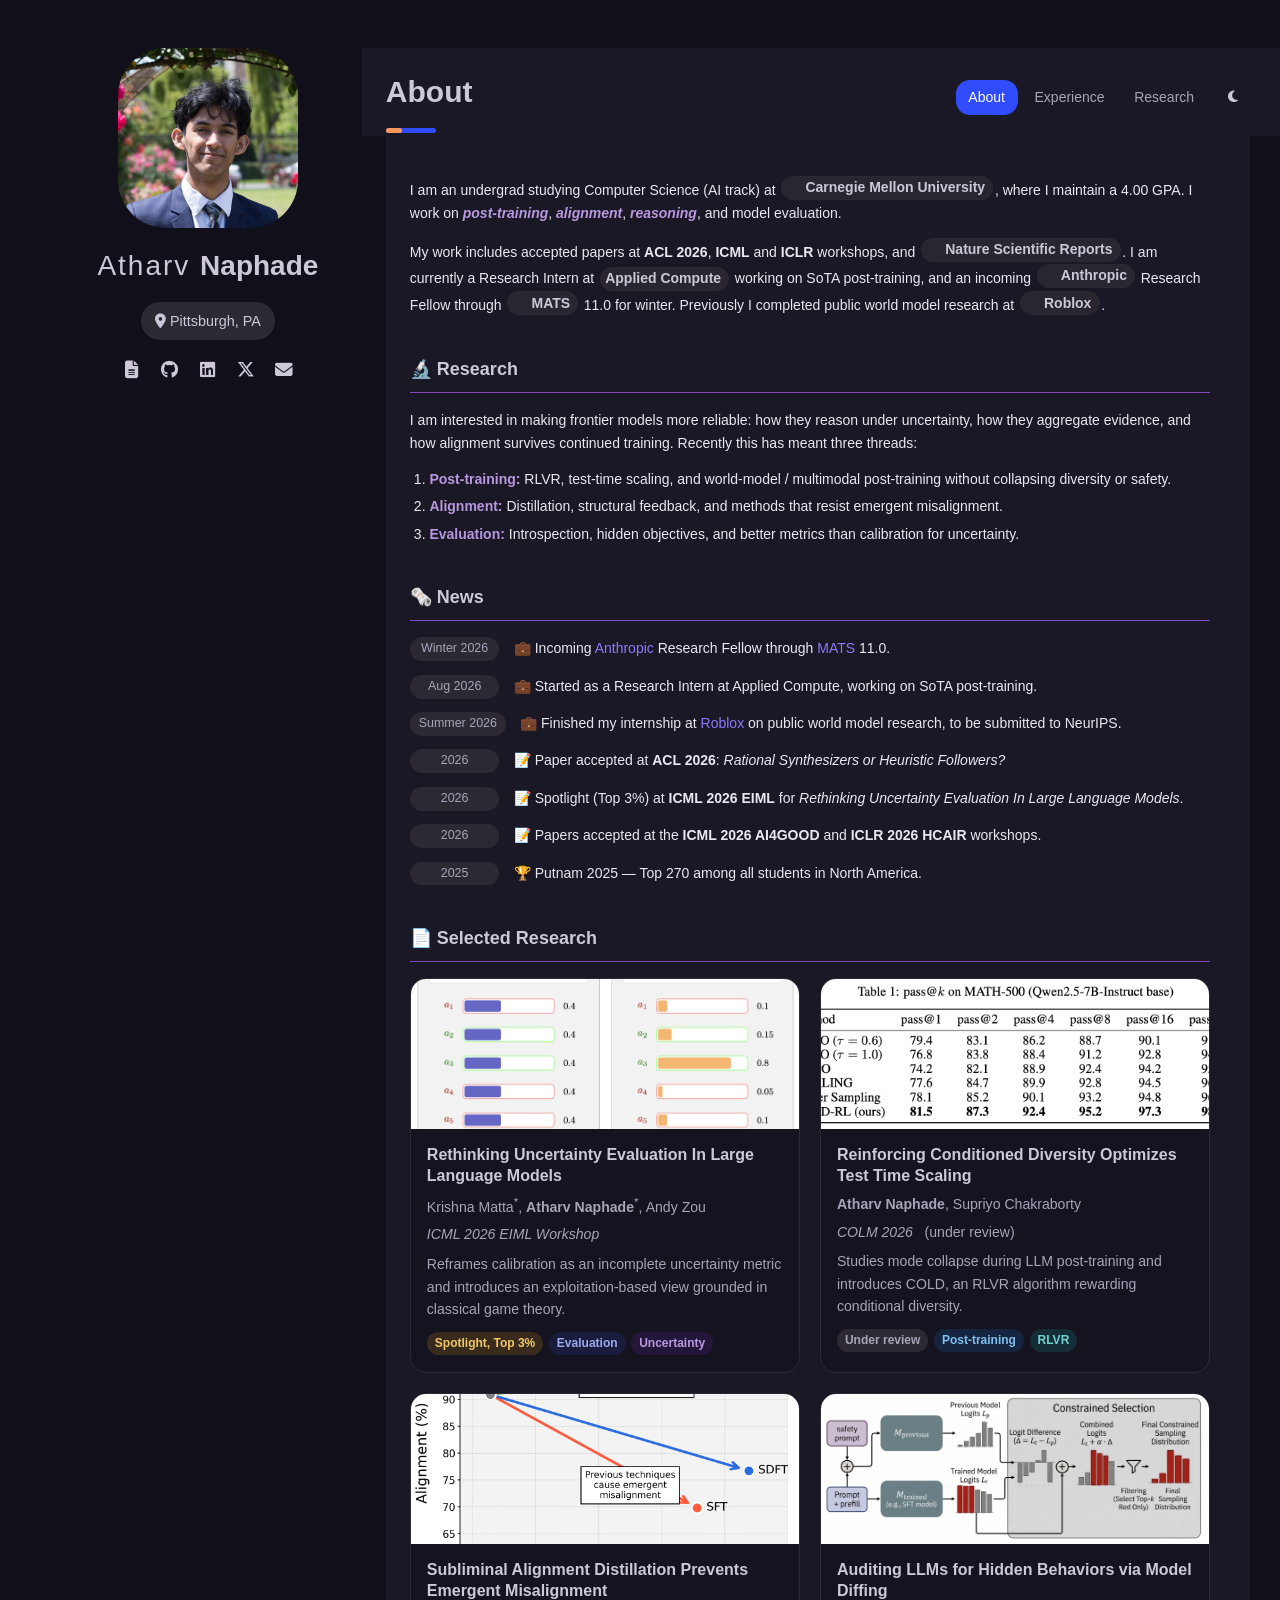
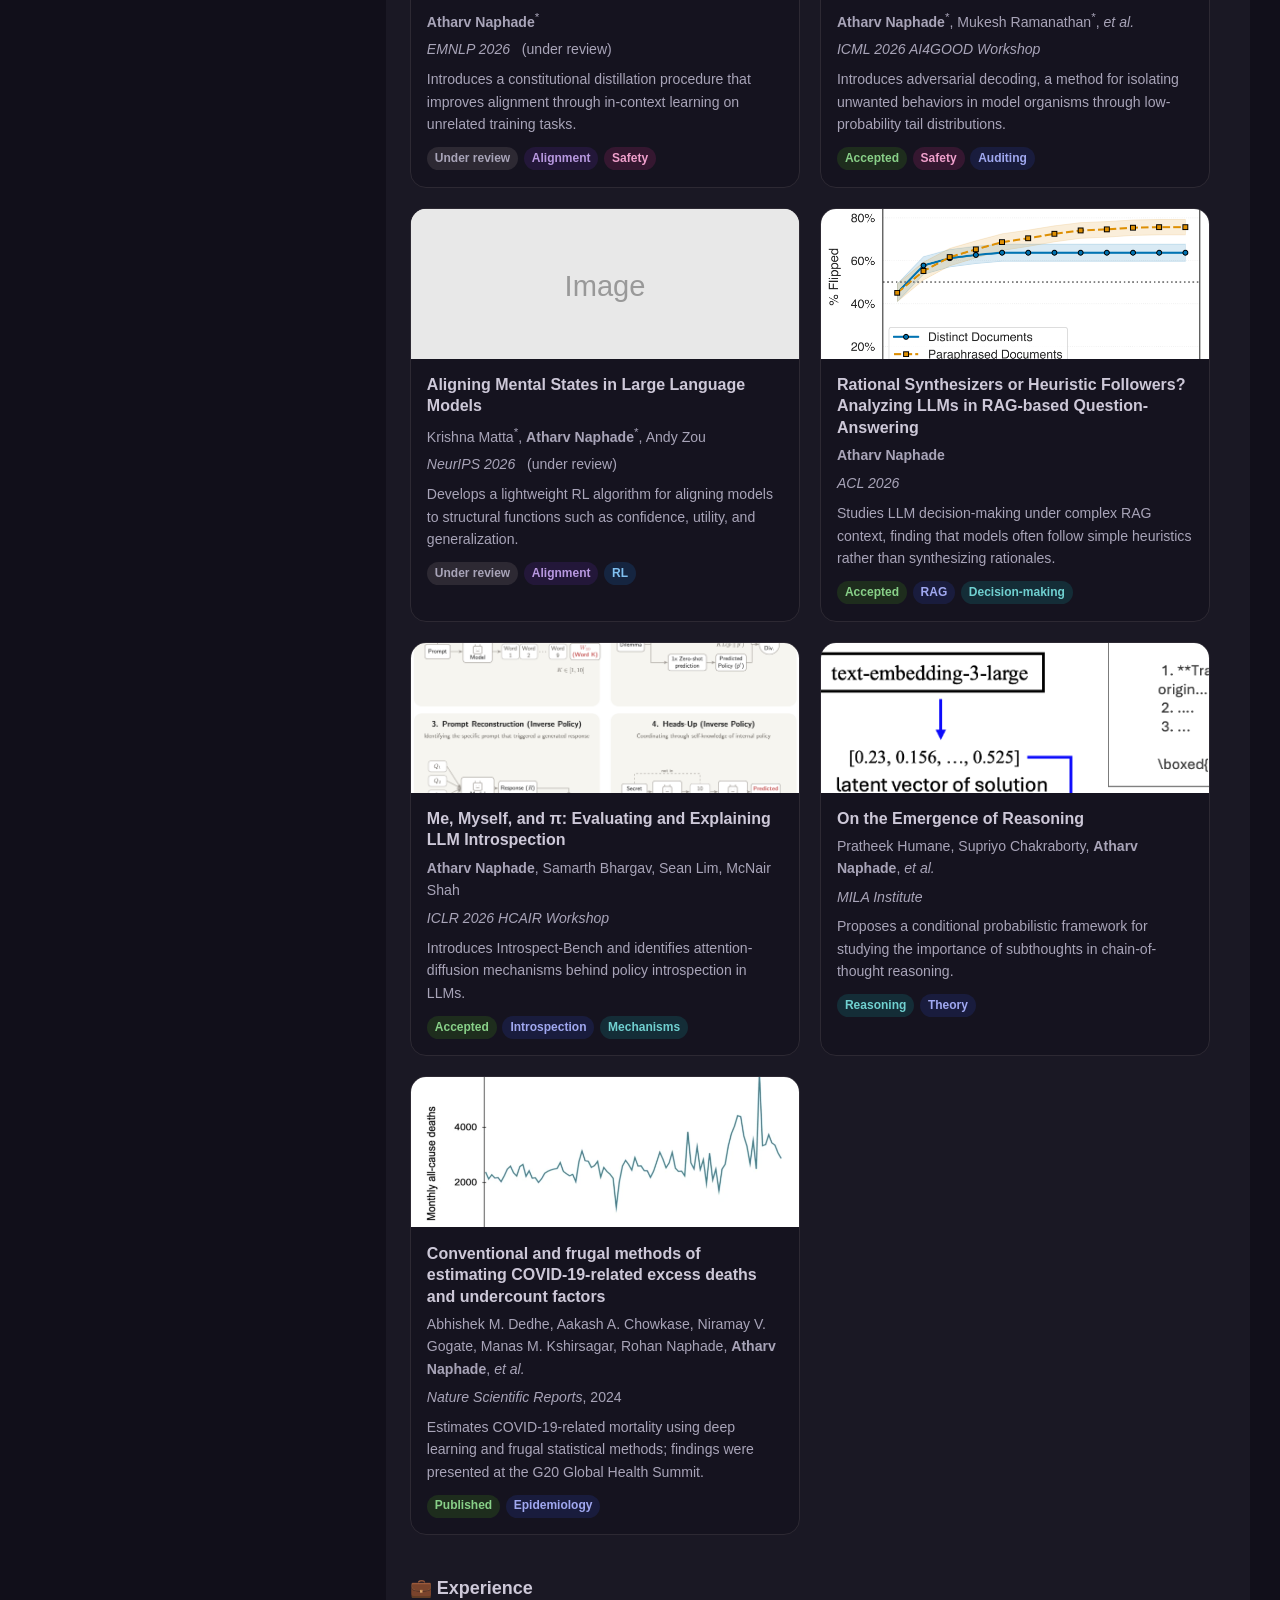
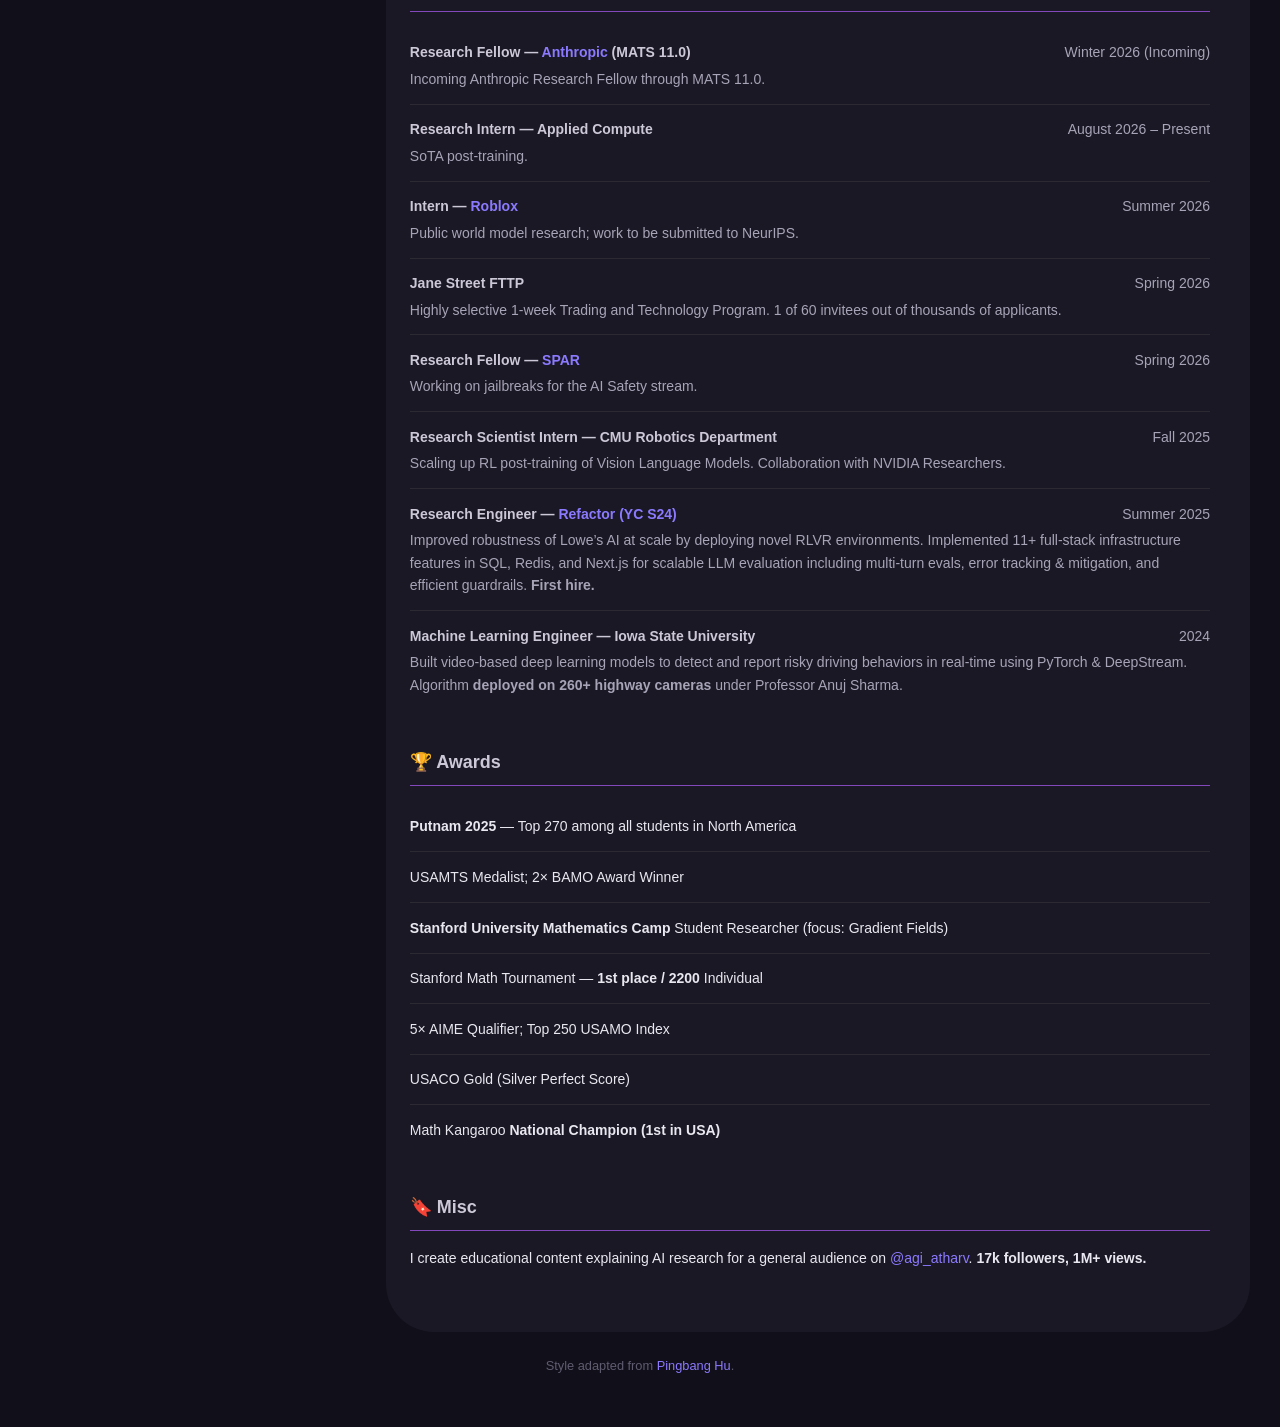
==== commit 86edf2d1: "Add incoming Anthropic MATS fellowship Co-authored-by: Cursor <cursoragent@cursor.com>" ====
--- a/index.html
+++ b/index.html
@@ -74,7 +74,10 @@
             <p>
               My work includes accepted papers at <strong>ACL 2026</strong>, <strong>ICML</strong> and <strong>ICLR</strong> workshops, and
               <a class="org" href="https://www.nature.com/"><img src="https://www.google.com/s2/favicons?domain=nature.com&sz=64" alt=""> Nature Scientific Reports</a>.
-              I am currently a Research Intern at <span class="org">Applied Compute</span> working on SoTA post-training, after completing public world model research at
+              I am currently a Research Intern at <span class="org">Applied Compute</span> working on SoTA post-training, and an incoming
+              <a class="org" href="https://www.anthropic.com/"><img src="https://www.google.com/s2/favicons?domain=anthropic.com&sz=64" alt=""> Anthropic</a>
+              Research Fellow through <a class="org" href="https://www.matsprogram.org/"><img src="https://www.google.com/s2/favicons?domain=matsprogram.org&sz=64" alt=""> MATS</a> 11.0 for winter.
+              Previously I completed public world model research at
               <a class="org" href="https://www.roblox.com/"><img src="https://www.google.com/s2/favicons?domain=roblox.com&sz=64" alt=""> Roblox</a>.
             </p>
           </div>
@@ -93,6 +96,10 @@
           <h2 class="section">🗞️ News</h2>
           <ul class="news">
             <li>
+              <time>Winter 2026</time>
+              <p>💼 Incoming <a href="https://www.anthropic.com/">Anthropic</a> Research Fellow through <a href="https://www.matsprogram.org/">MATS</a> 11.0.</p>
+            </li>
+            <li>
               <time>Aug 2026</time>
               <p>💼 Started as a Research Intern at Applied Compute, working on SoTA post-training.</p>
             </li>
@@ -257,6 +264,13 @@
 
           <h2 class="section" id="experience">💼 Experience</h2>
           <ul class="jobs">
+            <li>
+              <div class="job-top">
+                <span>Research Fellow — <a href="https://www.anthropic.com/">Anthropic</a> (MATS 11.0)</span>
+                <span class="job-date">Winter 2026 (Incoming)</span>
+              </div>
+              <p class="job-desc">Incoming Anthropic Research Fellow through MATS 11.0.</p>
+            </li>
             <li>
               <div class="job-top">
                 <span>Research Intern — Applied Compute</span>
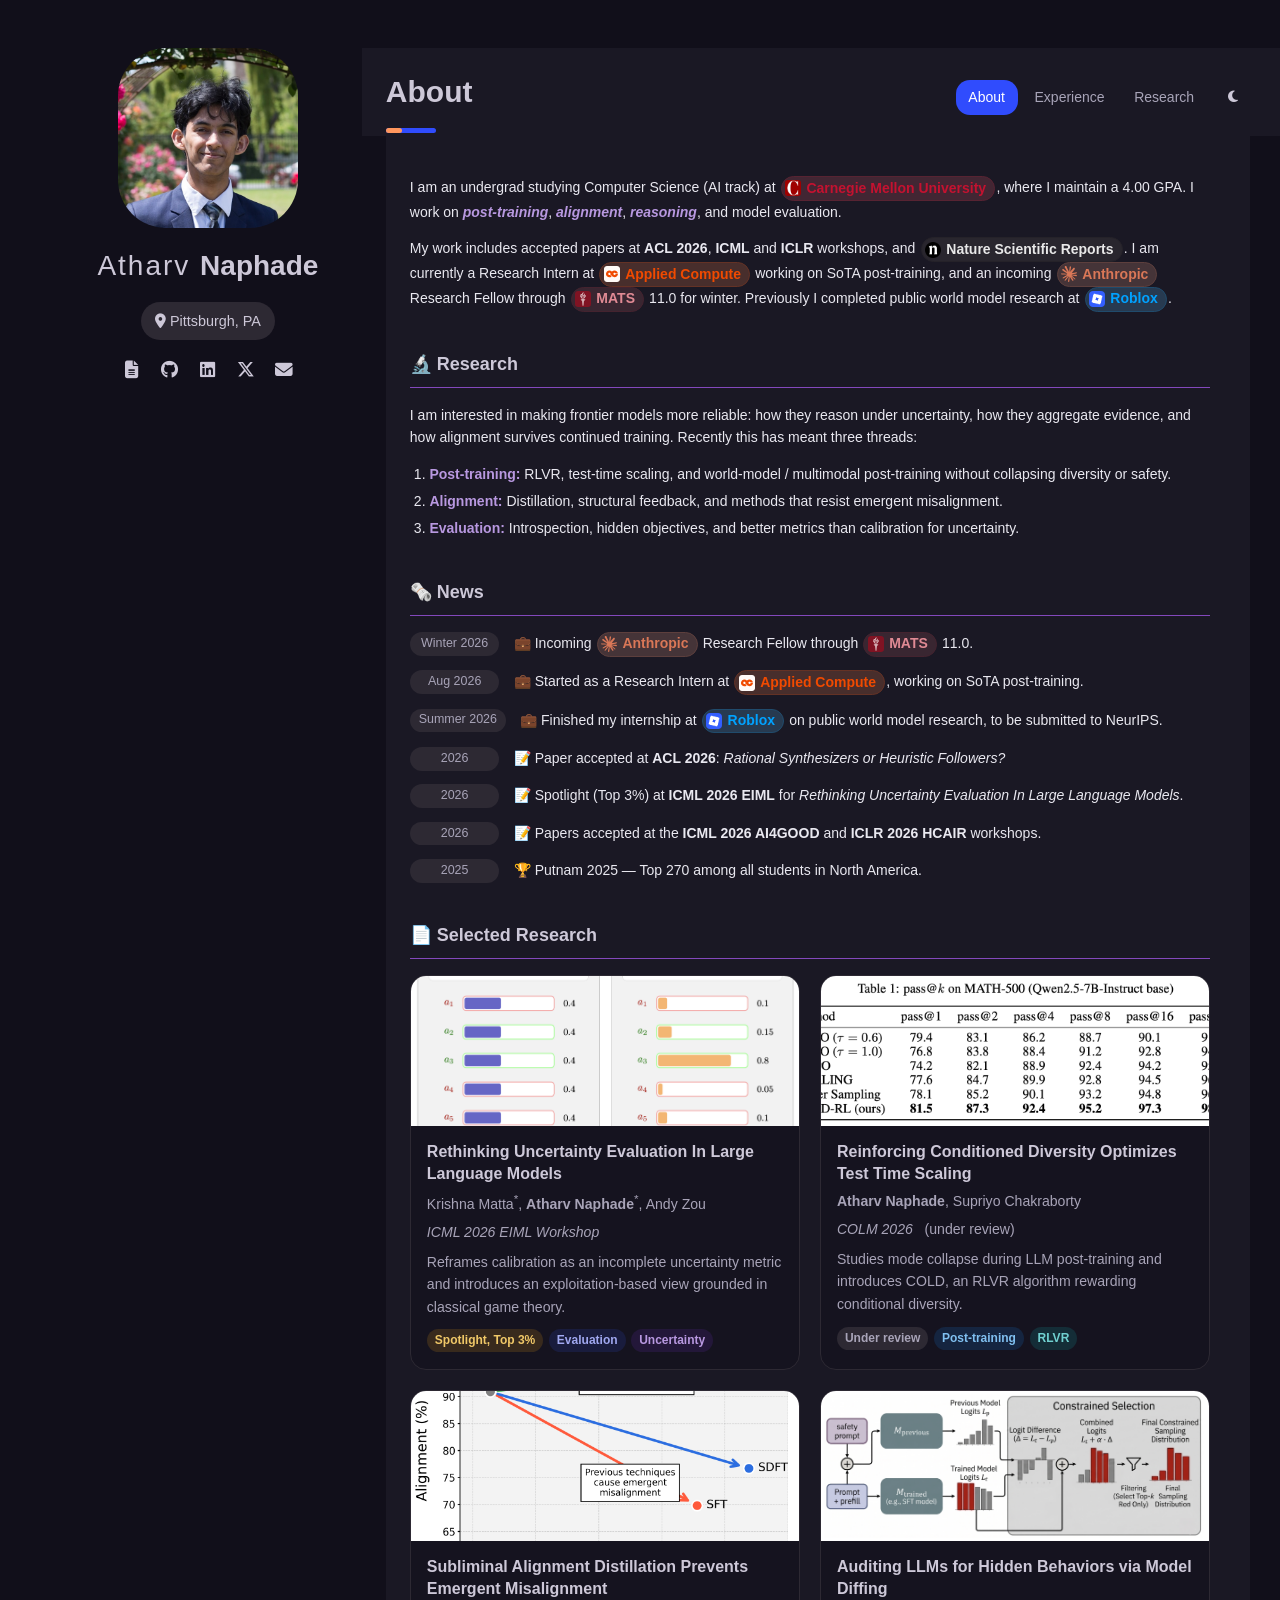
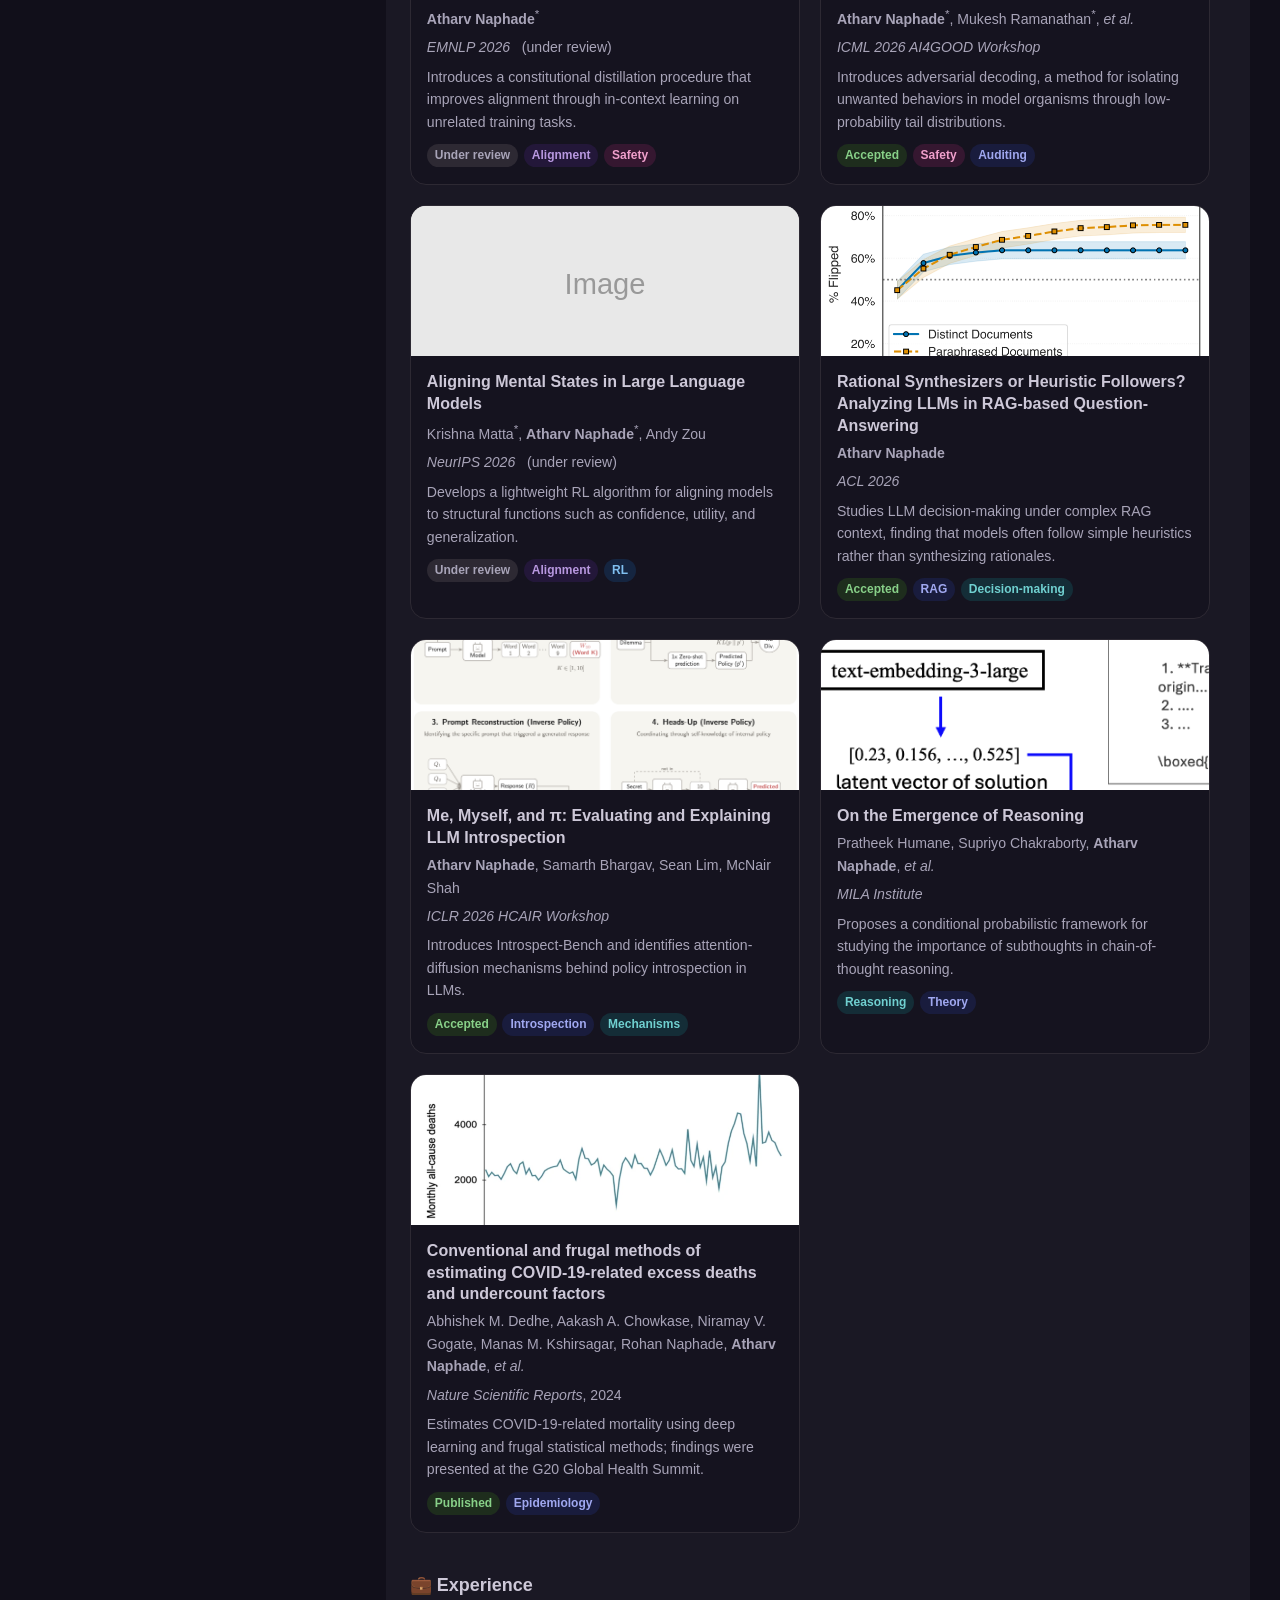
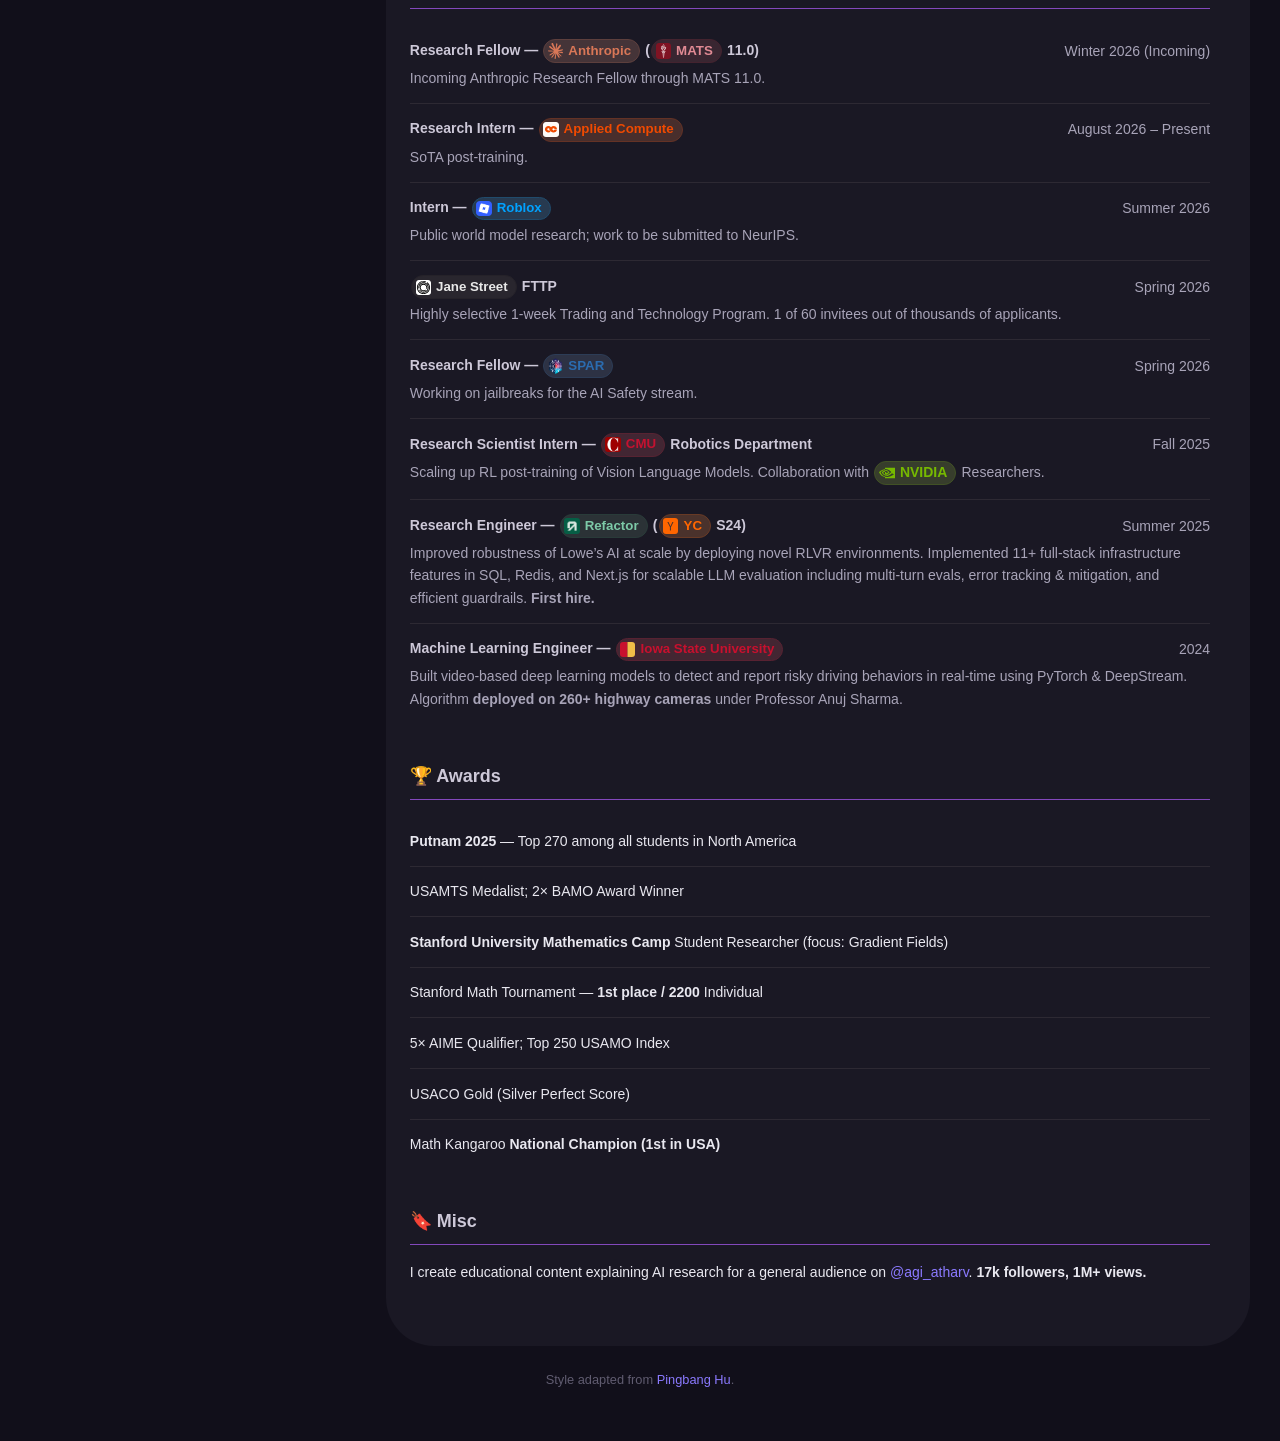
==== commit 13ddc077: "Replace favicon chips with official company logos. Host Applied Compute and other org marks locally " ====
--- a/index.html
+++ b/index.html
@@ -68,17 +68,21 @@
           <div class="prose">
             <p>
               I am an undergrad studying Computer Science (AI track) at
-              <a class="org" href="https://www.cmu.edu/"><img src="https://www.google.com/s2/favicons?domain=cmu.edu&sz=64" alt=""> Carnegie Mellon University</a>,
+              <a class="org" href="https://www.cmu.edu/" style="--org-color:#C41230"><img src="images/logos/cmu.png" alt=""> Carnegie Mellon University</a>,
               where I maintain a 4.00 GPA. I work on <span class="kw">post-training</span>, <span class="kw">alignment</span>, <span class="kw">reasoning</span>, and model evaluation.
             </p>
             <p>
               My work includes accepted papers at <strong>ACL 2026</strong>, <strong>ICML</strong> and <strong>ICLR</strong> workshops, and
-              <a class="org" href="https://www.nature.com/"><img src="https://www.google.com/s2/favicons?domain=nature.com&sz=64" alt=""> Nature Scientific Reports</a>.
-              I am currently a Research Intern at <span class="org">Applied Compute</span> working on SoTA post-training, and an incoming
-              <a class="org" href="https://www.anthropic.com/"><img src="https://www.google.com/s2/favicons?domain=anthropic.com&sz=64" alt=""> Anthropic</a>
-              Research Fellow through <a class="org" href="https://www.matsprogram.org/"><img src="https://www.google.com/s2/favicons?domain=matsprogram.org&sz=64" alt=""> MATS</a> 11.0 for winter.
+              <a class="org" href="https://www.nature.com/" style="--org-color:#111111; --org-color-dark:#E8E8E8"><img src="images/logos/nature.png" alt=""> Nature Scientific Reports</a>.
+              I am currently a Research Intern at
+              <a class="org" href="https://www.appliedcompute.com/" style="--org-color:#F04A00"><img src="images/logos/appliedcompute.svg" alt=""> Applied Compute</a>
+              working on SoTA post-training, and an incoming
+              <a class="org" href="https://www.anthropic.com/" style="--org-color:#D97757"><img src="images/logos/anthropic.svg" alt=""> Anthropic</a>
+              Research Fellow through
+              <a class="org" href="https://www.matsprogram.org/" style="--org-color:#801323; --org-color-dark:#E08A94"><img src="images/logos/mats.svg" alt=""> MATS</a>
+              11.0 for winter.
               Previously I completed public world model research at
-              <a class="org" href="https://www.roblox.com/"><img src="https://www.google.com/s2/favicons?domain=roblox.com&sz=64" alt=""> Roblox</a>.
+              <a class="org" href="https://www.roblox.com/" style="--org-color:#00A2FF"><img src="images/logos/roblox.png" alt=""> Roblox</a>.
             </p>
           </div>
 
@@ -97,15 +101,15 @@
           <ul class="news">
             <li>
               <time>Winter 2026</time>
-              <p>💼 Incoming <a href="https://www.anthropic.com/">Anthropic</a> Research Fellow through <a href="https://www.matsprogram.org/">MATS</a> 11.0.</p>
+              <p>💼 Incoming <a class="org" href="https://www.anthropic.com/" style="--org-color:#D97757"><img src="images/logos/anthropic.svg" alt=""> Anthropic</a> Research Fellow through <a class="org" href="https://www.matsprogram.org/" style="--org-color:#801323; --org-color-dark:#E08A94"><img src="images/logos/mats.svg" alt=""> MATS</a> 11.0.</p>
             </li>
             <li>
               <time>Aug 2026</time>
-              <p>💼 Started as a Research Intern at Applied Compute, working on SoTA post-training.</p>
+              <p>💼 Started as a Research Intern at <a class="org" href="https://www.appliedcompute.com/" style="--org-color:#F04A00"><img src="images/logos/appliedcompute.svg" alt=""> Applied Compute</a>, working on SoTA post-training.</p>
             </li>
             <li>
               <time>Summer 2026</time>
-              <p>💼 Finished my internship at <a href="https://www.roblox.com/">Roblox</a> on public world model research, to be submitted to NeurIPS.</p>
+              <p>💼 Finished my internship at <a class="org" href="https://www.roblox.com/" style="--org-color:#00A2FF"><img src="images/logos/roblox.png" alt=""> Roblox</a> on public world model research, to be submitted to NeurIPS.</p>
             </li>
             <li>
               <time>2026</time>
@@ -266,56 +270,56 @@
           <ul class="jobs">
             <li>
               <div class="job-top">
-                <span>Research Fellow — <a href="https://www.anthropic.com/">Anthropic</a> (MATS 11.0)</span>
+                <span>Research Fellow — <a class="org" href="https://www.anthropic.com/" style="--org-color:#D97757"><img src="images/logos/anthropic.svg" alt=""> Anthropic</a> (<a class="org" href="https://www.matsprogram.org/" style="--org-color:#801323; --org-color-dark:#E08A94"><img src="images/logos/mats.svg" alt=""> MATS</a> 11.0)</span>
                 <span class="job-date">Winter 2026 (Incoming)</span>
               </div>
               <p class="job-desc">Incoming Anthropic Research Fellow through MATS 11.0.</p>
             </li>
             <li>
               <div class="job-top">
-                <span>Research Intern — Applied Compute</span>
+                <span>Research Intern — <a class="org" href="https://www.appliedcompute.com/" style="--org-color:#F04A00"><img src="images/logos/appliedcompute.svg" alt=""> Applied Compute</a></span>
                 <span class="job-date">August 2026 – Present</span>
               </div>
               <p class="job-desc">SoTA post-training.</p>
             </li>
             <li>
               <div class="job-top">
-                <span>Intern — <a href="https://www.roblox.com/">Roblox</a></span>
+                <span>Intern — <a class="org" href="https://www.roblox.com/" style="--org-color:#00A2FF"><img src="images/logos/roblox.png" alt=""> Roblox</a></span>
                 <span class="job-date">Summer 2026</span>
               </div>
               <p class="job-desc">Public world model research; work to be submitted to NeurIPS.</p>
             </li>
             <li>
               <div class="job-top">
-                <span>Jane Street FTTP</span>
+                <span><a class="org" href="https://www.janestreet.com/" style="--org-color:#111111; --org-color-dark:#E8E8E8"><img src="images/logos/janestreet.svg" alt=""> Jane Street</a> FTTP</span>
                 <span class="job-date">Spring 2026</span>
               </div>
               <p class="job-desc">Highly selective 1-week Trading and Technology Program. 1 of 60 invitees out of thousands of applicants.</p>
             </li>
             <li>
               <div class="job-top">
-                <span>Research Fellow — <a href="https://sparai.org/">SPAR</a></span>
+                <span>Research Fellow — <a class="org" href="https://sparai.org/" style="--org-color:#2B6CB0"><img src="images/logos/spar.png" alt=""> SPAR</a></span>
                 <span class="job-date">Spring 2026</span>
               </div>
               <p class="job-desc">Working on jailbreaks for the AI Safety stream.</p>
             </li>
             <li>
               <div class="job-top">
-                <span>Research Scientist Intern — CMU Robotics Department</span>
+                <span>Research Scientist Intern — <a class="org" href="https://www.cmu.edu/" style="--org-color:#C41230"><img src="images/logos/cmu.png" alt=""> CMU</a> Robotics Department</span>
                 <span class="job-date">Fall 2025</span>
               </div>
-              <p class="job-desc">Scaling up RL post-training of Vision Language Models. Collaboration with NVIDIA Researchers.</p>
-            </li>
-            <li>
-              <div class="job-top">
-                <span>Research Engineer — <a href="https://www.ycombinator.com/companies/blast">Refactor (YC S24)</a></span>
+              <p class="job-desc">Scaling up RL post-training of Vision Language Models. Collaboration with <a class="org" href="https://www.nvidia.com/" style="--org-color:#76B900"><img src="images/logos/nvidia.svg" alt=""> NVIDIA</a> Researchers.</p>
+            </li>
+            <li>
+              <div class="job-top">
+                <span>Research Engineer — <a class="org" href="https://www.ycombinator.com/companies/blast" style="--org-color:#1F6B4A; --org-color-dark:#7DCAA8"><img src="images/logos/refactor.png" alt=""> Refactor</a> (<a class="org" href="https://www.ycombinator.com/" style="--org-color:#FF6600"><img src="images/logos/yc.svg" alt=""> YC</a> S24)</span>
                 <span class="job-date">Summer 2025</span>
               </div>
               <p class="job-desc">Improved robustness of Lowe’s AI at scale by deploying novel RLVR environments. Implemented 11+ full-stack infrastructure features in SQL, Redis, and Next.js for scalable LLM evaluation including multi-turn evals, error tracking &amp; mitigation, and efficient guardrails. <strong>First hire.</strong></p>
             </li>
             <li>
               <div class="job-top">
-                <span>Machine Learning Engineer — Iowa State University</span>
+                <span>Machine Learning Engineer — <a class="org" href="https://www.iastate.edu/" style="--org-color:#C8102E"><img src="images/logos/iastate.svg" alt=""> Iowa State University</a></span>
                 <span class="job-date">2024</span>
               </div>
               <p class="job-desc">Built video-based deep learning models to detect and report risky driving behaviors in real-time using PyTorch &amp; DeepStream. Algorithm <strong>deployed on 260+ highway cameras</strong> under Professor Anuj Sharma.</p>
--- a/stylesheet.css
+++ b/stylesheet.css
@@ -294,23 +294,40 @@
 .org {
   display: inline-flex;
   align-items: center;
-  gap: 0.35rem;
-  margin: 0 0.1rem;
-  padding: 0.08rem 0.45rem 0.08rem 0.28rem;
+  gap: 0.32rem;
+  margin: 0 0.08rem;
+  padding: 0.1rem 0.5rem 0.1rem 0.22rem;
   border-radius: 999px;
-  background: color-mix(in srgb, var(--color-gray-100) 85%, transparent);
-  border: 1px solid var(--color-border);
-  color: var(--color-heading);
-  font-weight: 600;
+  background: color-mix(in srgb, var(--org-color, var(--color-heading)) 14%, var(--color-gray-100));
+  border: 1px solid color-mix(in srgb, var(--org-color, var(--color-border)) 28%, var(--color-border));
+  color: var(--org-color-dark, var(--org-color, var(--color-heading)));
+  font-style: normal;
+  font-weight: 650;
   line-height: 1.4;
   white-space: nowrap;
+  vertical-align: middle;
+  text-decoration: none;
+}
+
+:root.light .org {
+  color: var(--org-color, var(--color-heading));
+}
+
+a.org:hover {
+  color: var(--org-color-dark, var(--org-color, var(--color-heading)));
+  background: color-mix(in srgb, var(--org-color, var(--color-heading)) 22%, var(--color-gray-100));
+}
+
+:root.light a.org:hover {
+  color: var(--org-color, var(--color-heading));
 }
 
 .org img {
-  width: 0.95em;
-  height: 0.95em;
-  border-radius: 2px;
+  width: 1.15em;
+  height: 1.15em;
+  border-radius: 3px;
   object-fit: contain;
+  flex-shrink: 0;
 }
 
 .kw {
@@ -463,9 +480,15 @@
 .job-top {
   display: flex;
   justify-content: space-between;
-  gap: 1rem;
+  align-items: center;
+  flex-wrap: wrap;
+  gap: 0.55rem 1rem;
   color: var(--color-heading);
   font-weight: 650;
+}
+
+.job-top .org {
+  font-size: 0.95em;
 }
 
 .job-date {
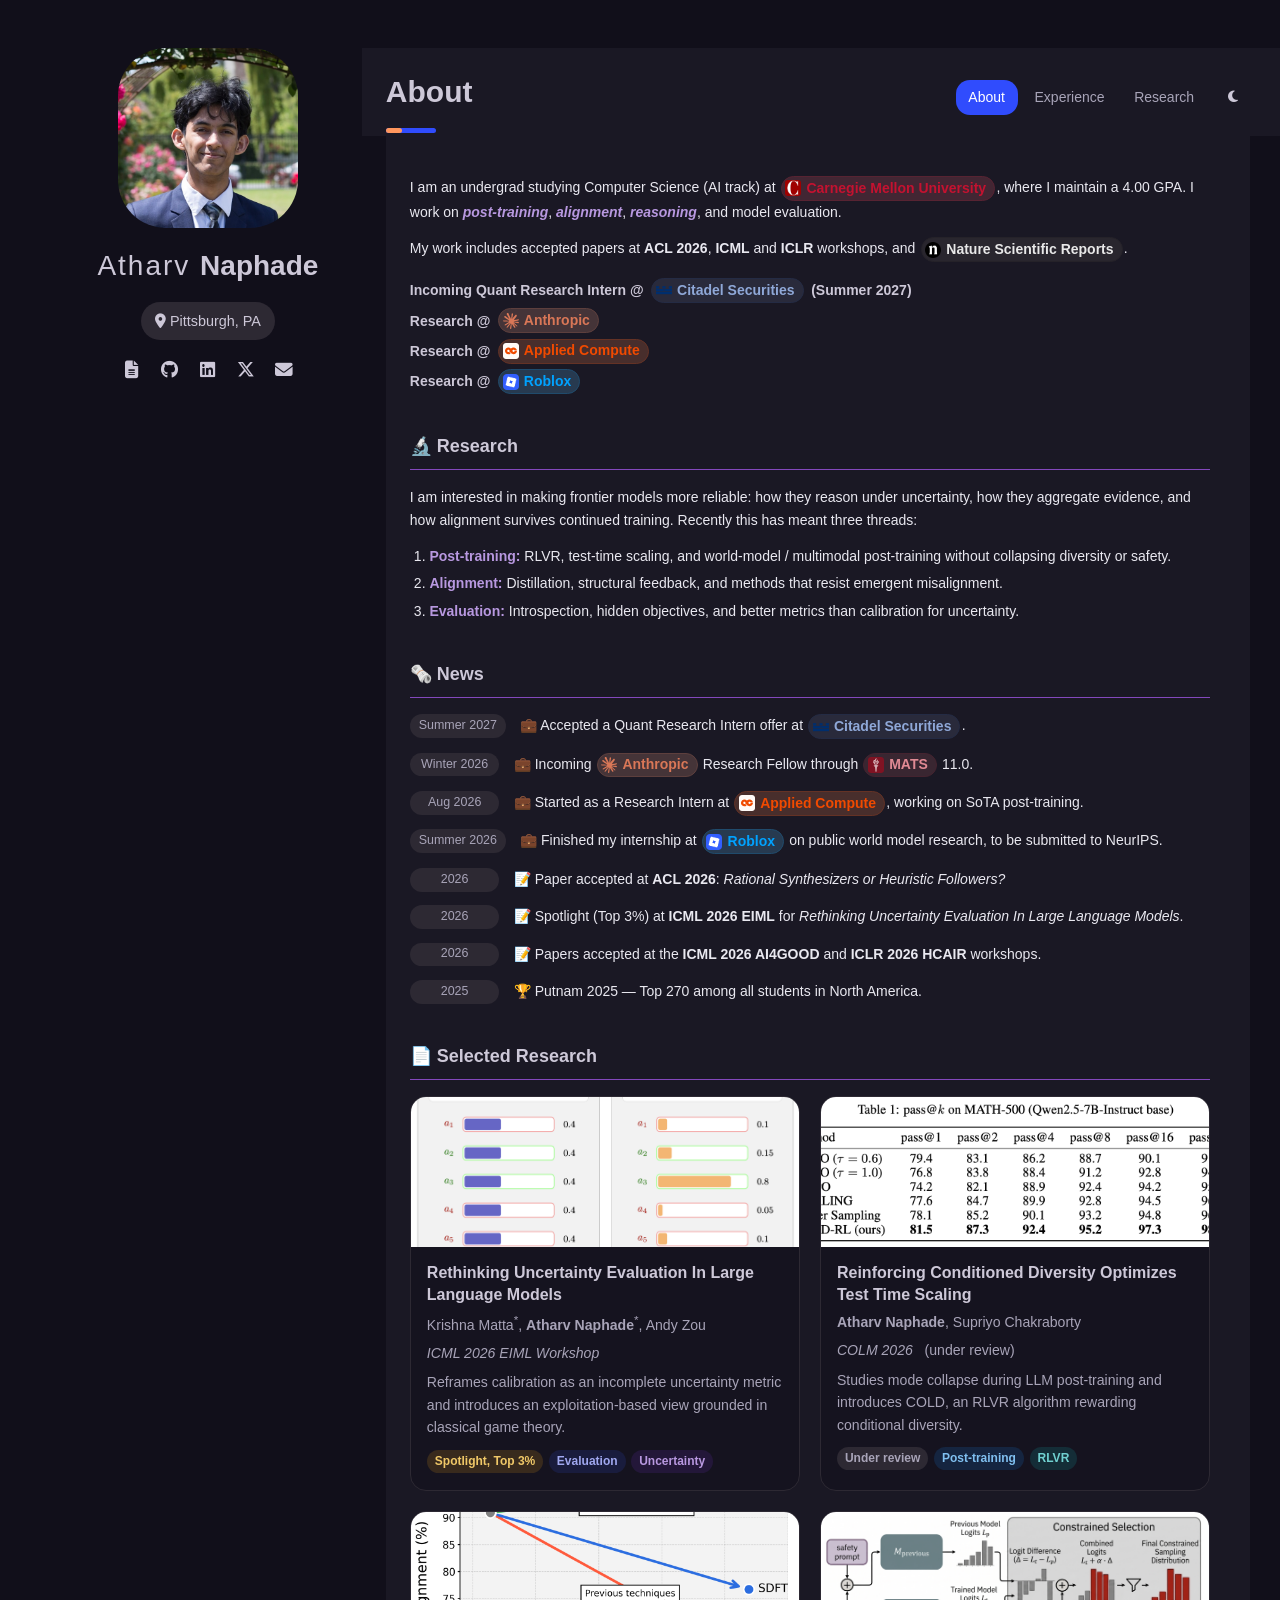
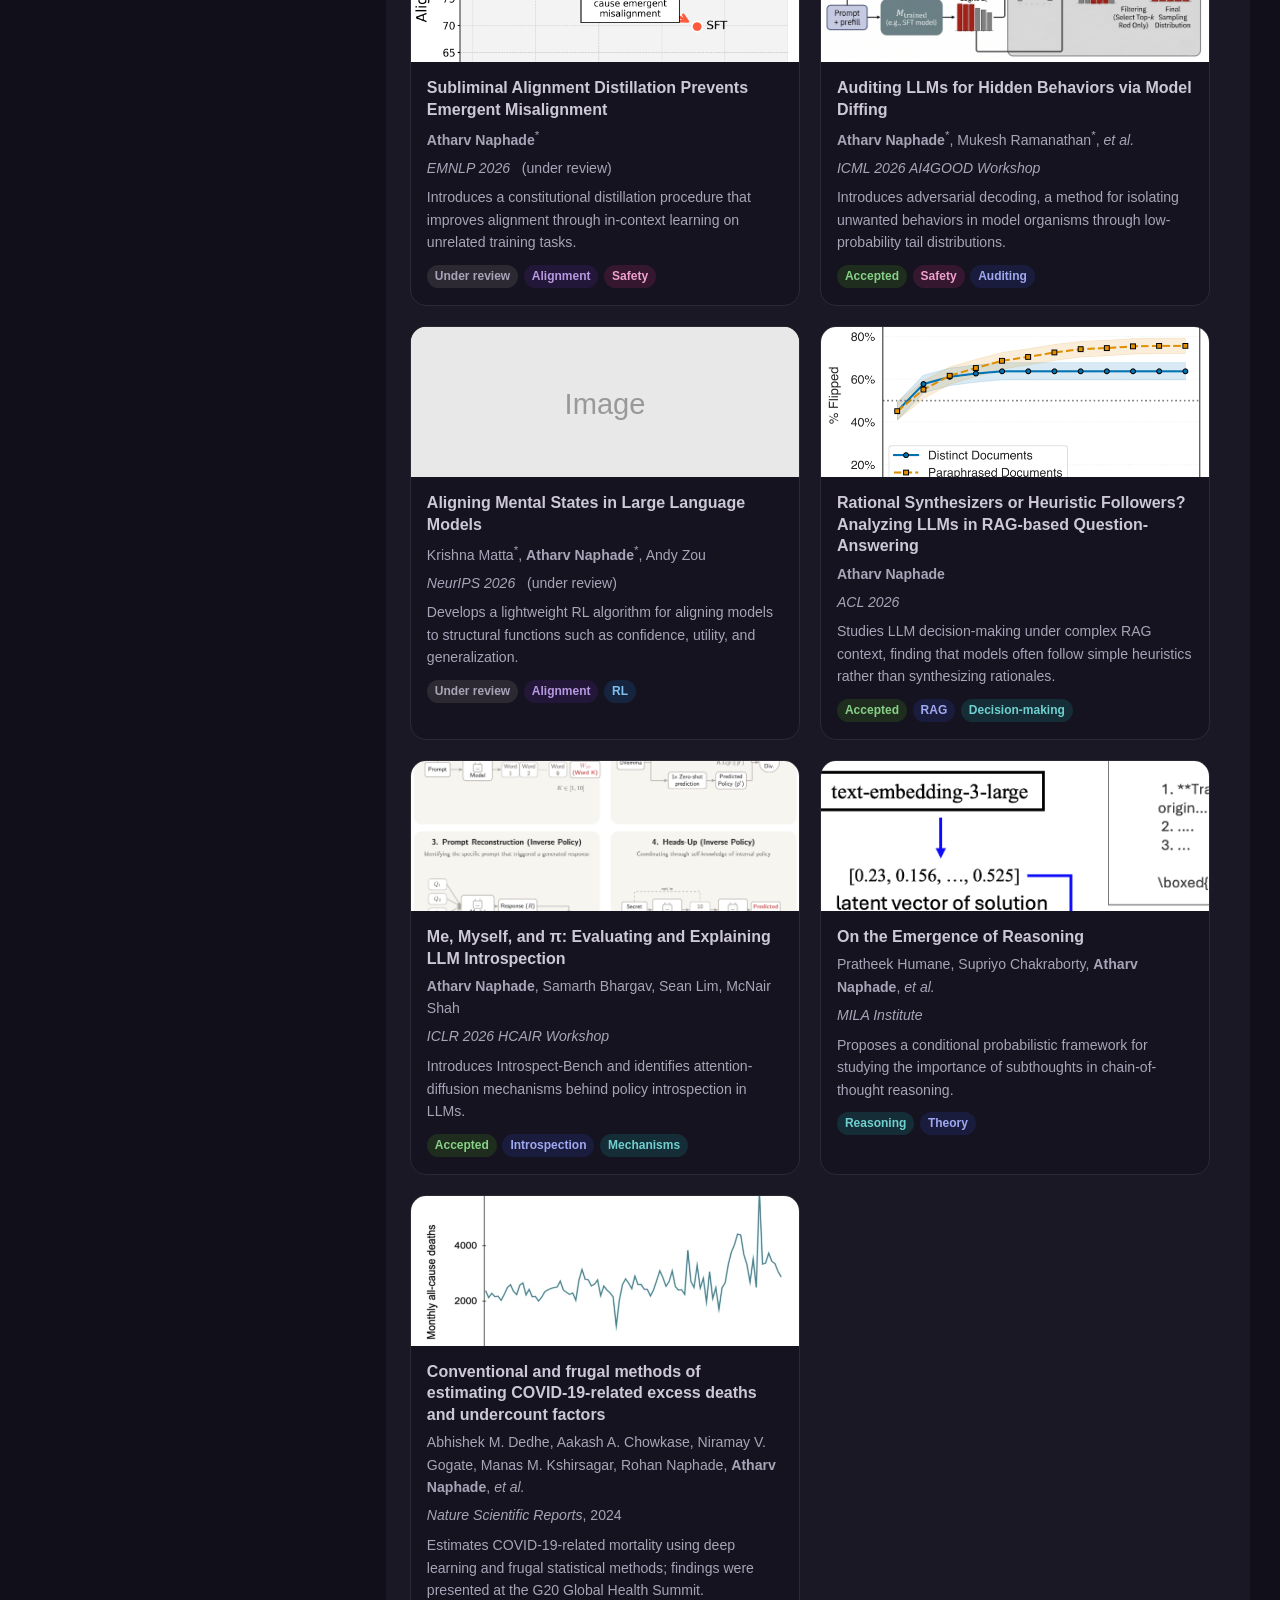
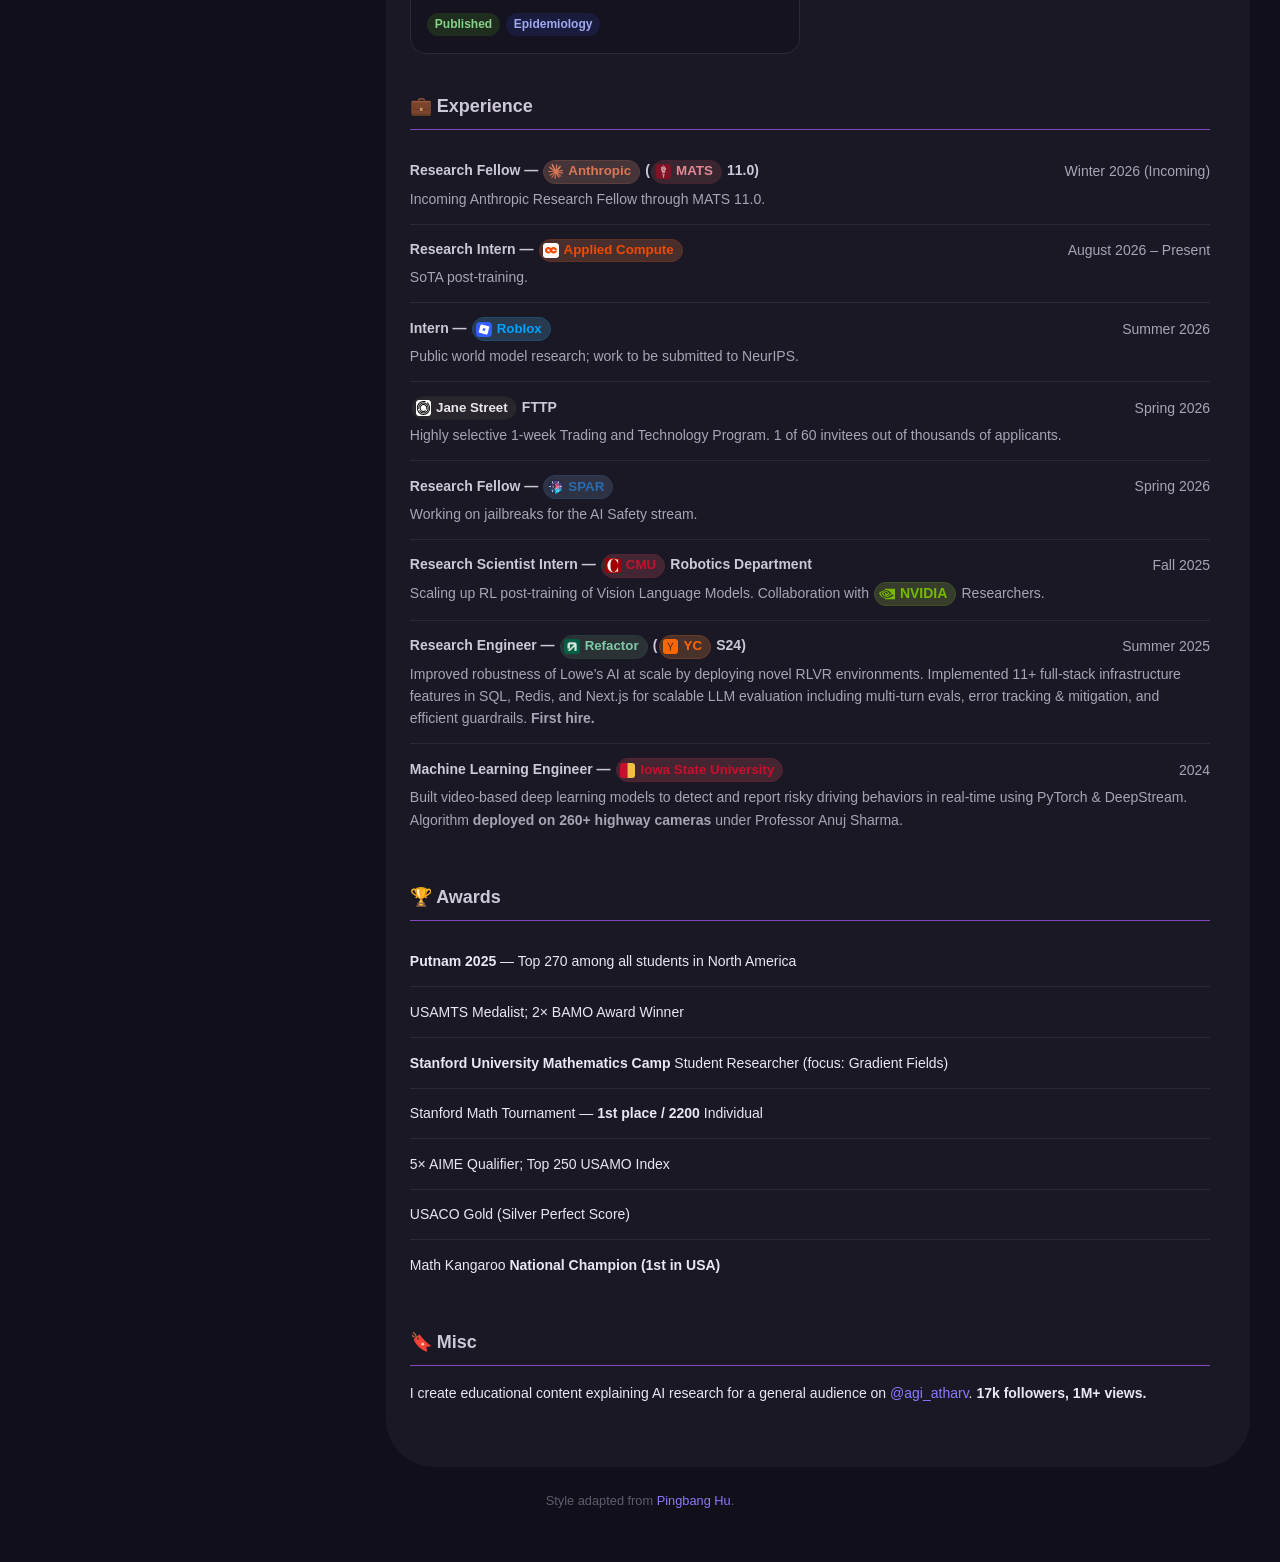
==== commit 0dee738e: "Add incoming Citadel Securities Quant Research internship Co-Authored-By: Claude Opus 5.5 <noreply@a" ====
--- a/index.html
+++ b/index.html
@@ -74,16 +74,13 @@
             <p>
               My work includes accepted papers at <strong>ACL 2026</strong>, <strong>ICML</strong> and <strong>ICLR</strong> workshops, and
               <a class="org" href="https://www.nature.com/" style="--org-color:#111111; --org-color-dark:#E8E8E8"><img src="images/logos/nature.png" alt=""> Nature Scientific Reports</a>.
-              I am currently a Research Intern at
-              <a class="org" href="https://www.appliedcompute.com/" style="--org-color:#F04A00"><img src="images/logos/appliedcompute.svg" alt=""> Applied Compute</a>
-              working on SoTA post-training, and an incoming
-              <a class="org" href="https://www.anthropic.com/" style="--org-color:#D97757"><img src="images/logos/anthropic.svg" alt=""> Anthropic</a>
-              Research Fellow through
-              <a class="org" href="https://www.matsprogram.org/" style="--org-color:#801323; --org-color-dark:#E08A94"><img src="images/logos/mats.svg" alt=""> MATS</a>
-              11.0 for winter.
-              Previously I completed public world model research at
-              <a class="org" href="https://www.roblox.com/" style="--org-color:#00A2FF"><img src="images/logos/roblox.png" alt=""> Roblox</a>.
             </p>
+            <ul class="affiliations">
+              <li>Incoming Quant Research Intern @ <a class="org" href="https://www.citadelsecurities.com/" style="--org-color:#0E2F6E; --org-color-dark:#8FA8D8"><img src="images/logos/citadelsecurities.png" alt=""> Citadel Securities</a> (Summer 2027)</li>
+              <li>Research @ <a class="org" href="https://www.anthropic.com/" style="--org-color:#D97757"><img src="images/logos/anthropic.svg" alt=""> Anthropic</a></li>
+              <li>Research @ <a class="org" href="https://www.appliedcompute.com/" style="--org-color:#F04A00"><img src="images/logos/appliedcompute.svg" alt=""> Applied Compute</a></li>
+              <li>Research @ <a class="org" href="https://www.roblox.com/" style="--org-color:#00A2FF"><img src="images/logos/roblox.png" alt=""> Roblox</a></li>
+            </ul>
           </div>
 
           <h2 class="section">🔬 Research</h2>
@@ -99,6 +96,10 @@
 
           <h2 class="section">🗞️ News</h2>
           <ul class="news">
+            <li>
+              <time>Summer 2027</time>
+              <p>💼 Accepted a Quant Research Intern offer at <a class="org" href="https://www.citadelsecurities.com/" style="--org-color:#0E2F6E; --org-color-dark:#8FA8D8"><img src="images/logos/citadelsecurities.png" alt=""> Citadel Securities</a>.</p>
+            </li>
             <li>
               <time>Winter 2026</time>
               <p>💼 Incoming <a class="org" href="https://www.anthropic.com/" style="--org-color:#D97757"><img src="images/logos/anthropic.svg" alt=""> Anthropic</a> Research Fellow through <a class="org" href="https://www.matsprogram.org/" style="--org-color:#801323; --org-color-dark:#E08A94"><img src="images/logos/mats.svg" alt=""> MATS</a> 11.0.</p>
--- a/stylesheet.css
+++ b/stylesheet.css
@@ -291,6 +291,21 @@
   margin-top: 1em;
 }
 
+.affiliations {
+  list-style: none;
+  margin: 1.15em 0 0;
+  padding: 0;
+}
+
+.affiliations li {
+  display: flex;
+  align-items: center;
+  gap: 0.4rem;
+  margin: 0.4em 0;
+  color: var(--color-heading);
+  font-weight: 600;
+}
+
 .org {
   display: inline-flex;
   align-items: center;
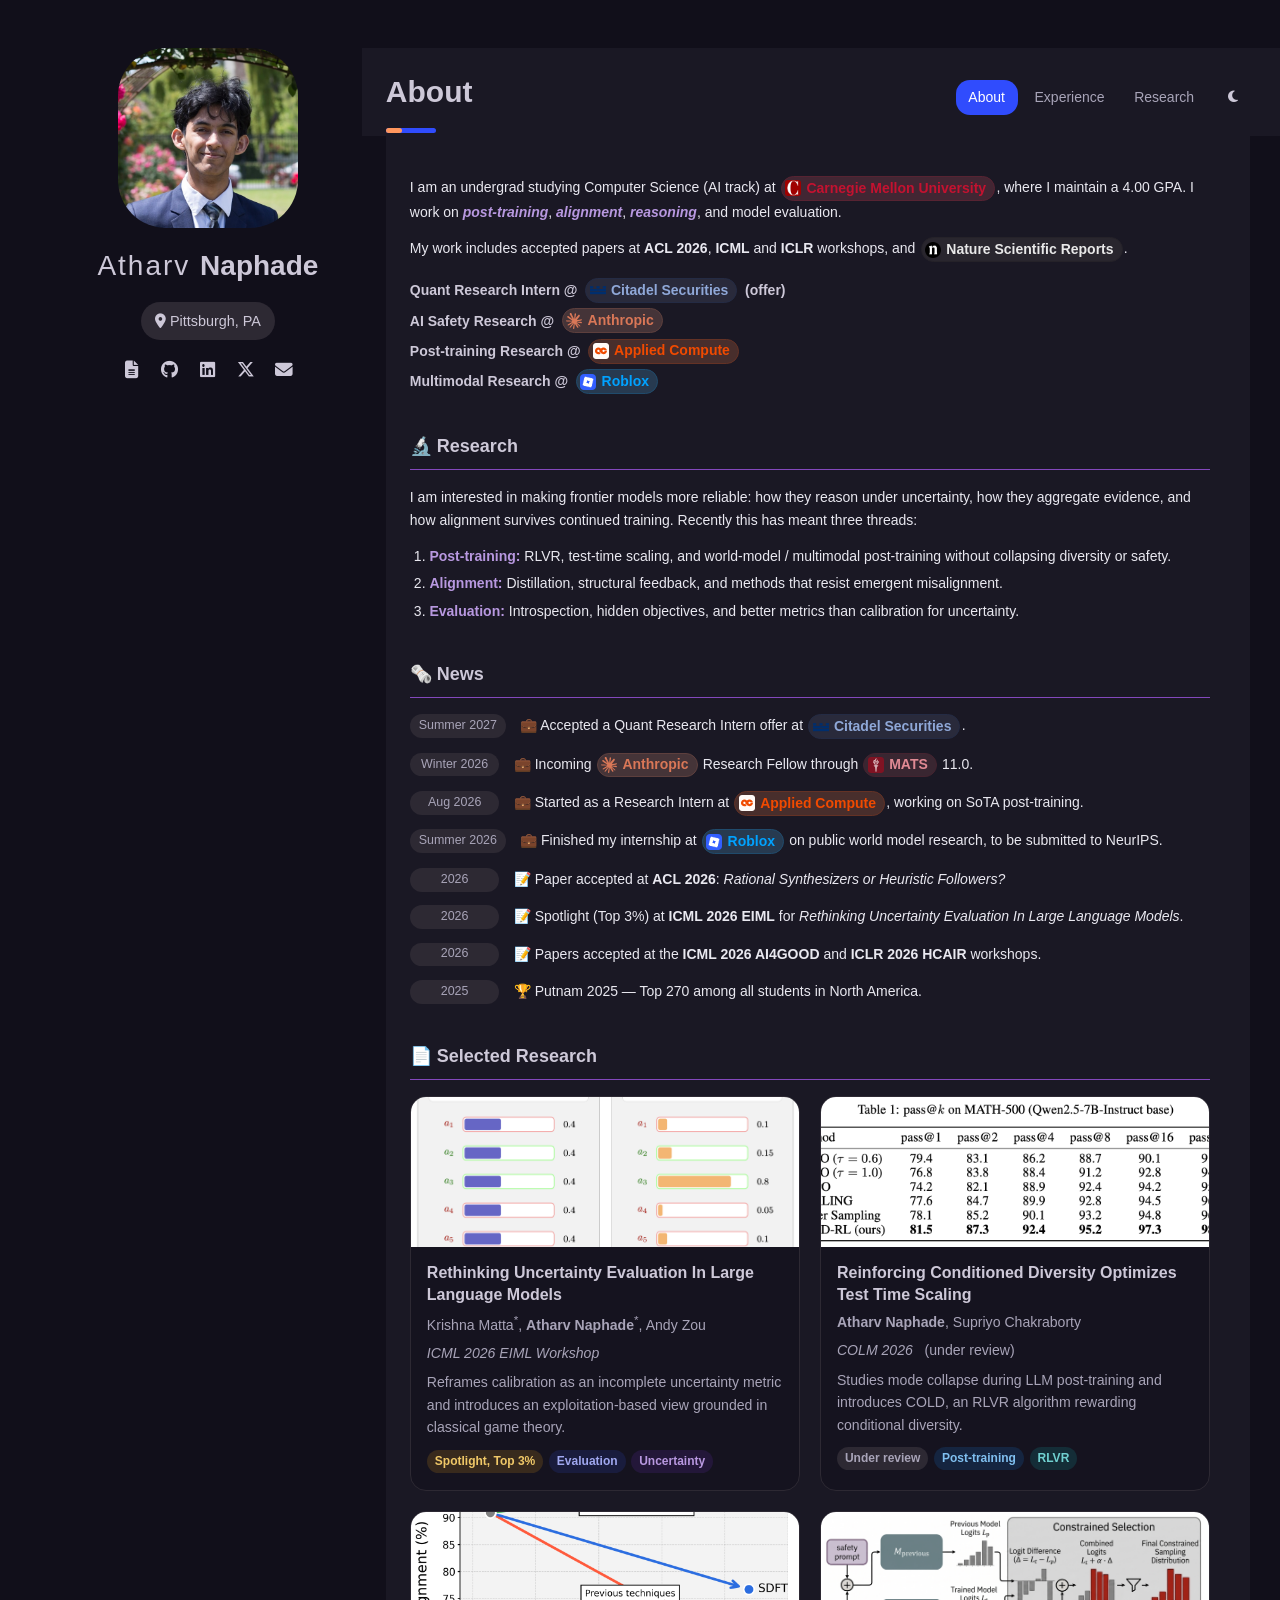
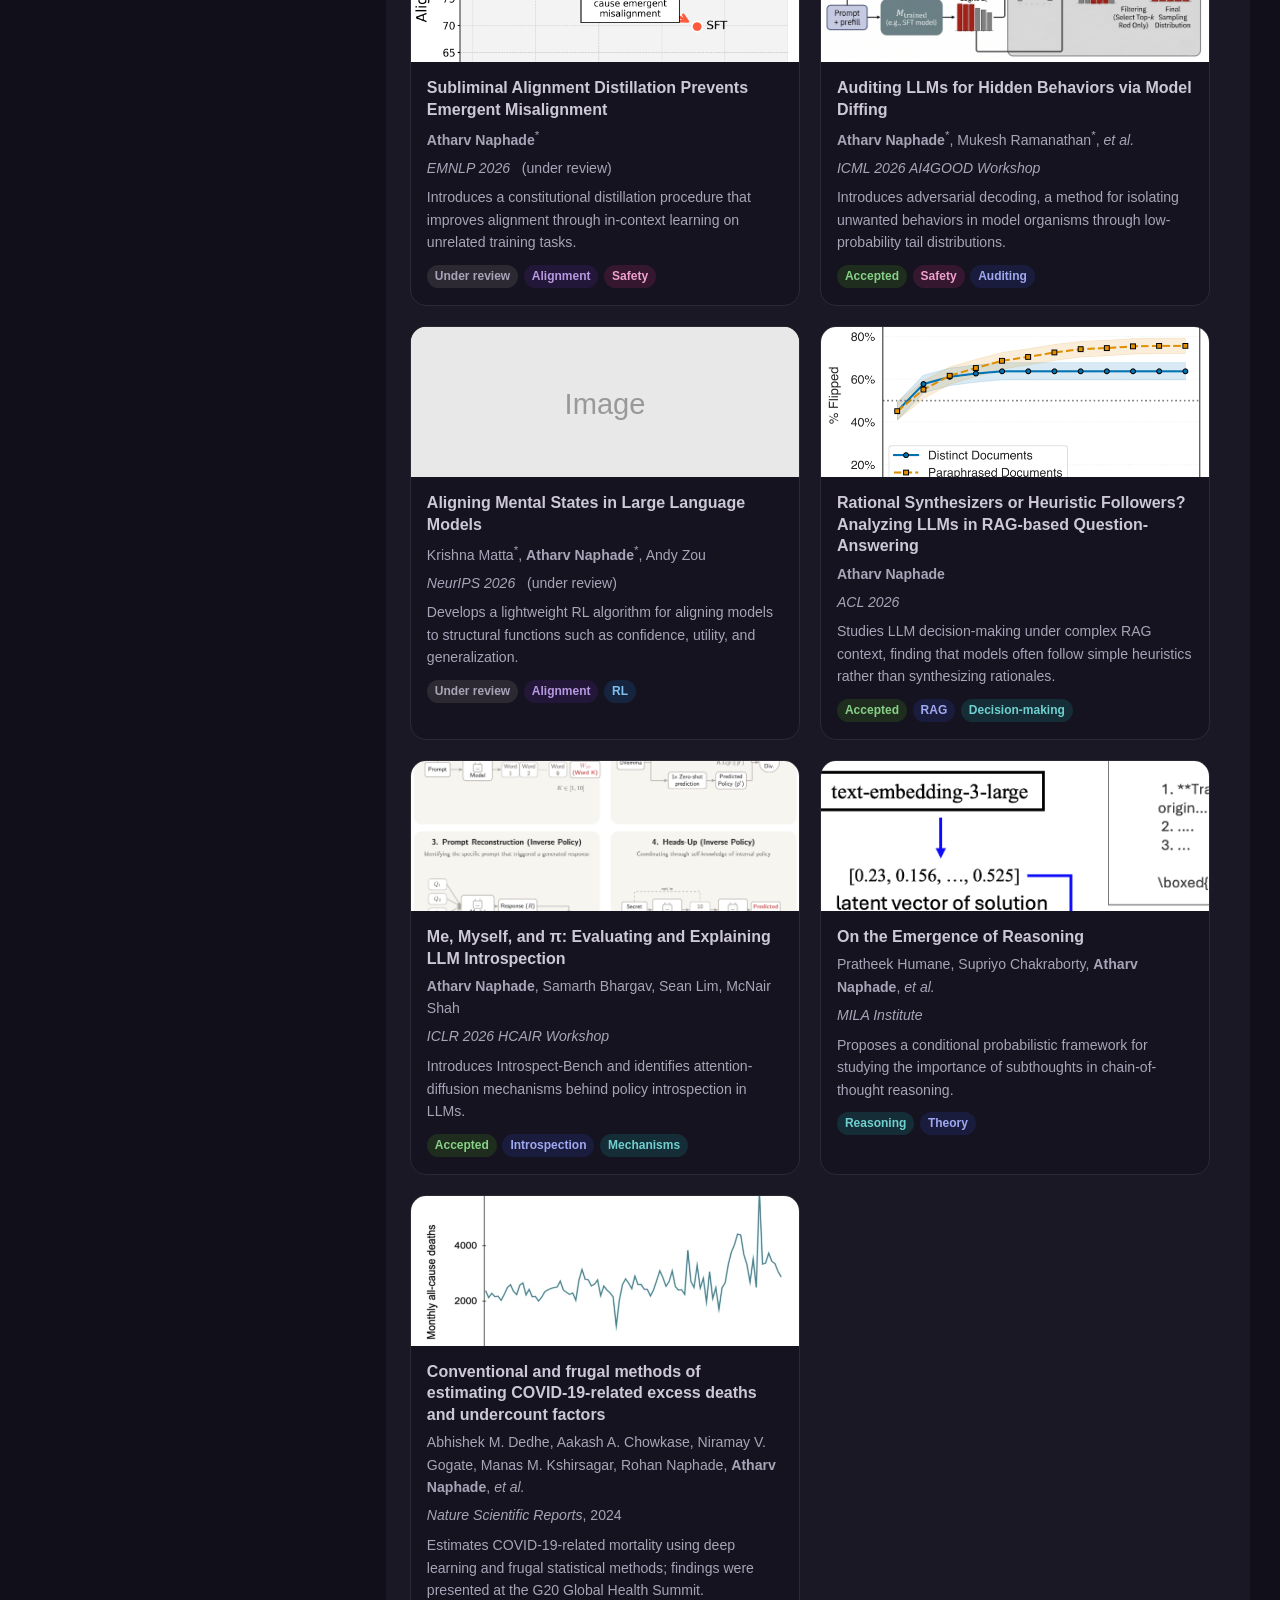
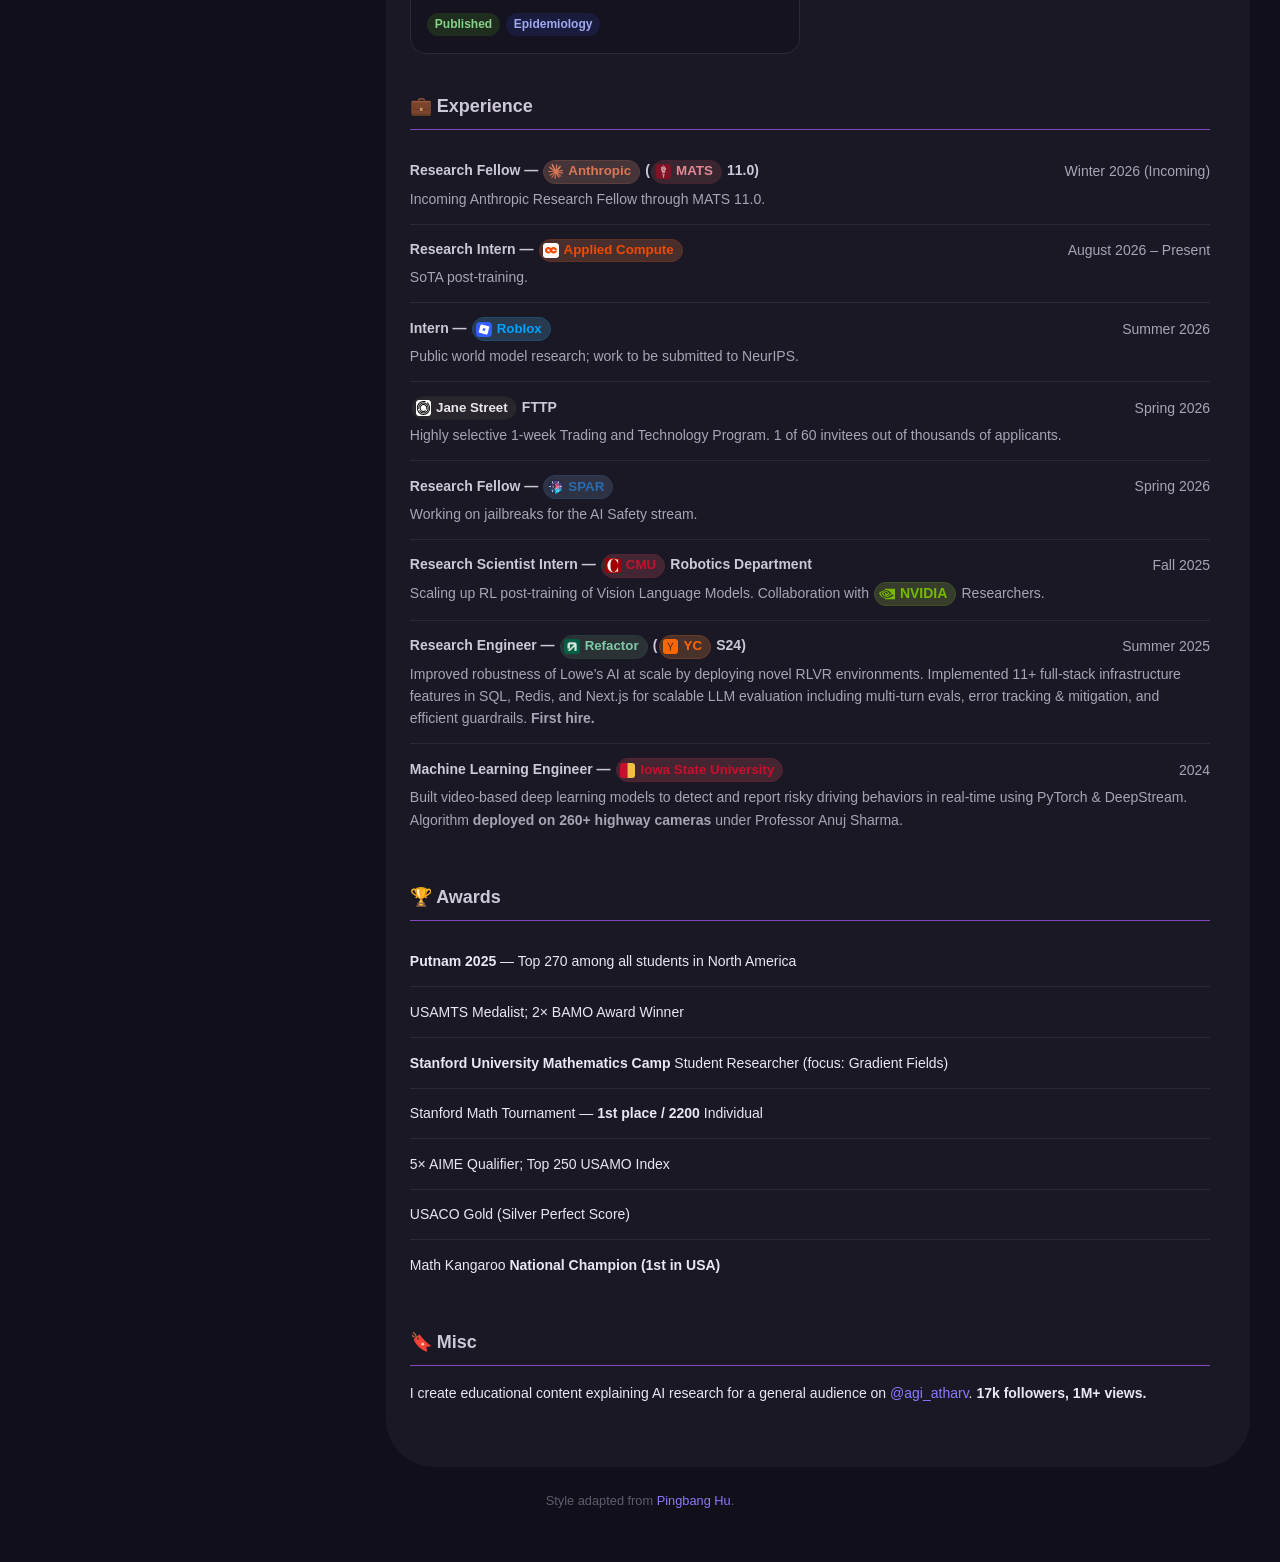
==== commit e6c4e0ed: "Label affiliation roles and mark Citadel as offer Co-Authored-By: Claude Opus 5.5 <noreply@anthropic" ====
--- a/index.html
+++ b/index.html
@@ -76,10 +76,10 @@
               <a class="org" href="https://www.nature.com/" style="--org-color:#111111; --org-color-dark:#E8E8E8"><img src="images/logos/nature.png" alt=""> Nature Scientific Reports</a>.
             </p>
             <ul class="affiliations">
-              <li>Incoming Quant Research Intern @ <a class="org" href="https://www.citadelsecurities.com/" style="--org-color:#0E2F6E; --org-color-dark:#8FA8D8"><img src="images/logos/citadelsecurities.png" alt=""> Citadel Securities</a> (Summer 2027)</li>
-              <li>Research @ <a class="org" href="https://www.anthropic.com/" style="--org-color:#D97757"><img src="images/logos/anthropic.svg" alt=""> Anthropic</a></li>
-              <li>Research @ <a class="org" href="https://www.appliedcompute.com/" style="--org-color:#F04A00"><img src="images/logos/appliedcompute.svg" alt=""> Applied Compute</a></li>
-              <li>Research @ <a class="org" href="https://www.roblox.com/" style="--org-color:#00A2FF"><img src="images/logos/roblox.png" alt=""> Roblox</a></li>
+              <li>Quant Research Intern @ <a class="org" href="https://www.citadelsecurities.com/" style="--org-color:#0E2F6E; --org-color-dark:#8FA8D8"><img src="images/logos/citadelsecurities.png" alt=""> Citadel Securities</a> (offer)</li>
+              <li>AI Safety Research @ <a class="org" href="https://www.anthropic.com/" style="--org-color:#D97757"><img src="images/logos/anthropic.svg" alt=""> Anthropic</a></li>
+              <li>Post-training Research @ <a class="org" href="https://www.appliedcompute.com/" style="--org-color:#F04A00"><img src="images/logos/appliedcompute.svg" alt=""> Applied Compute</a></li>
+              <li>Multimodal Research @ <a class="org" href="https://www.roblox.com/" style="--org-color:#00A2FF"><img src="images/logos/roblox.png" alt=""> Roblox</a></li>
             </ul>
           </div>
 
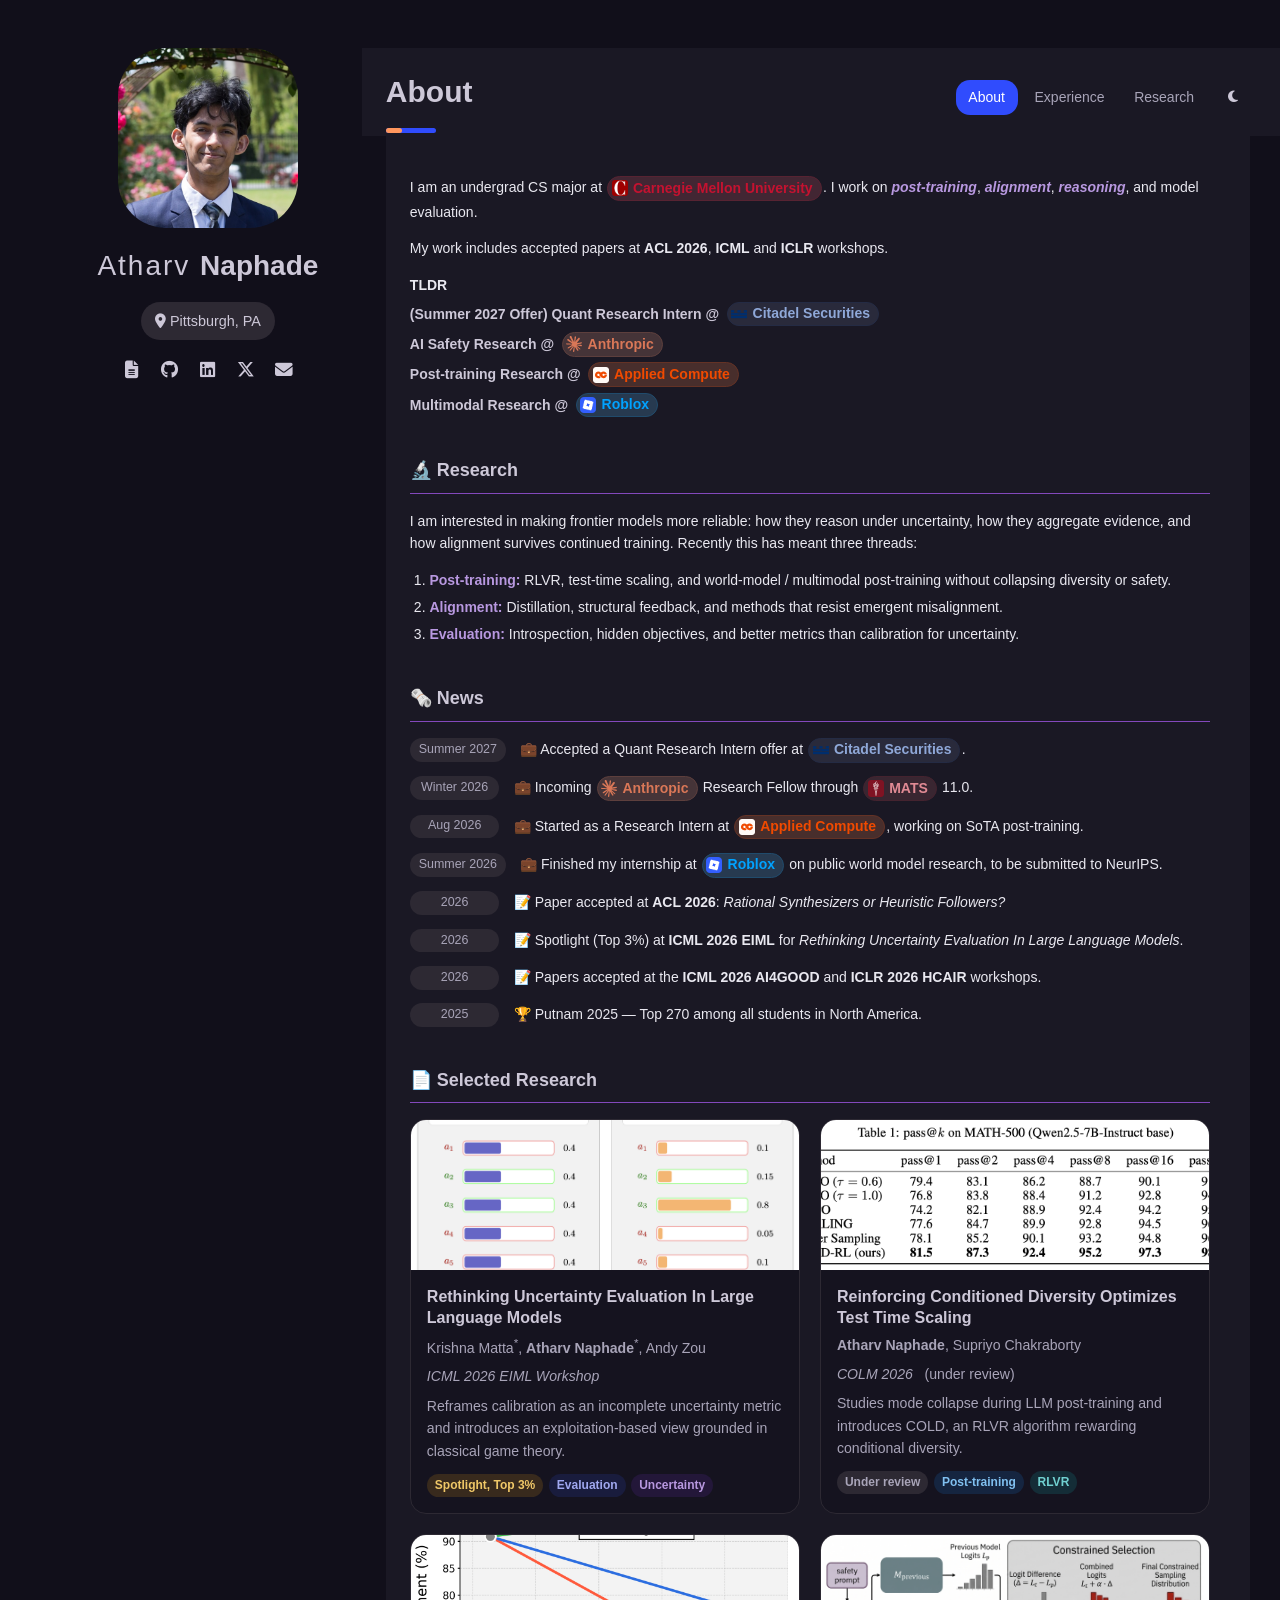
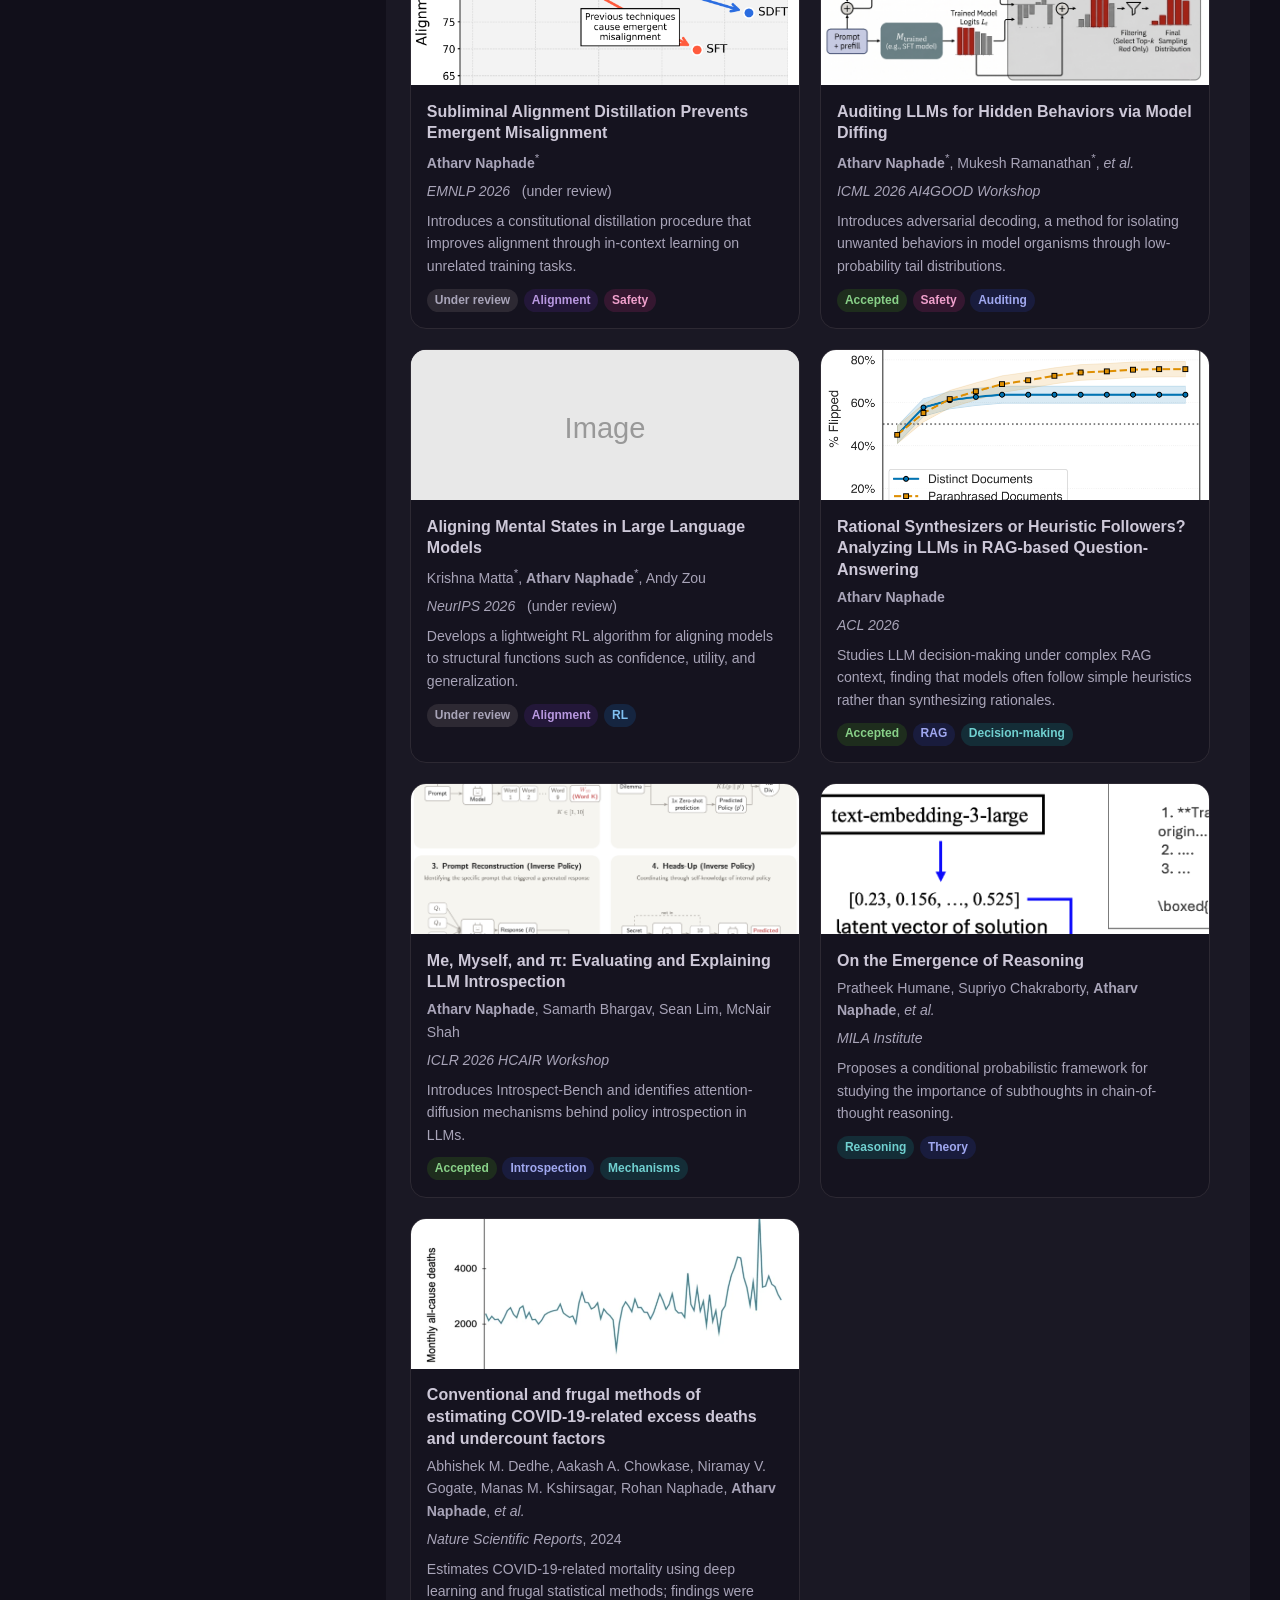
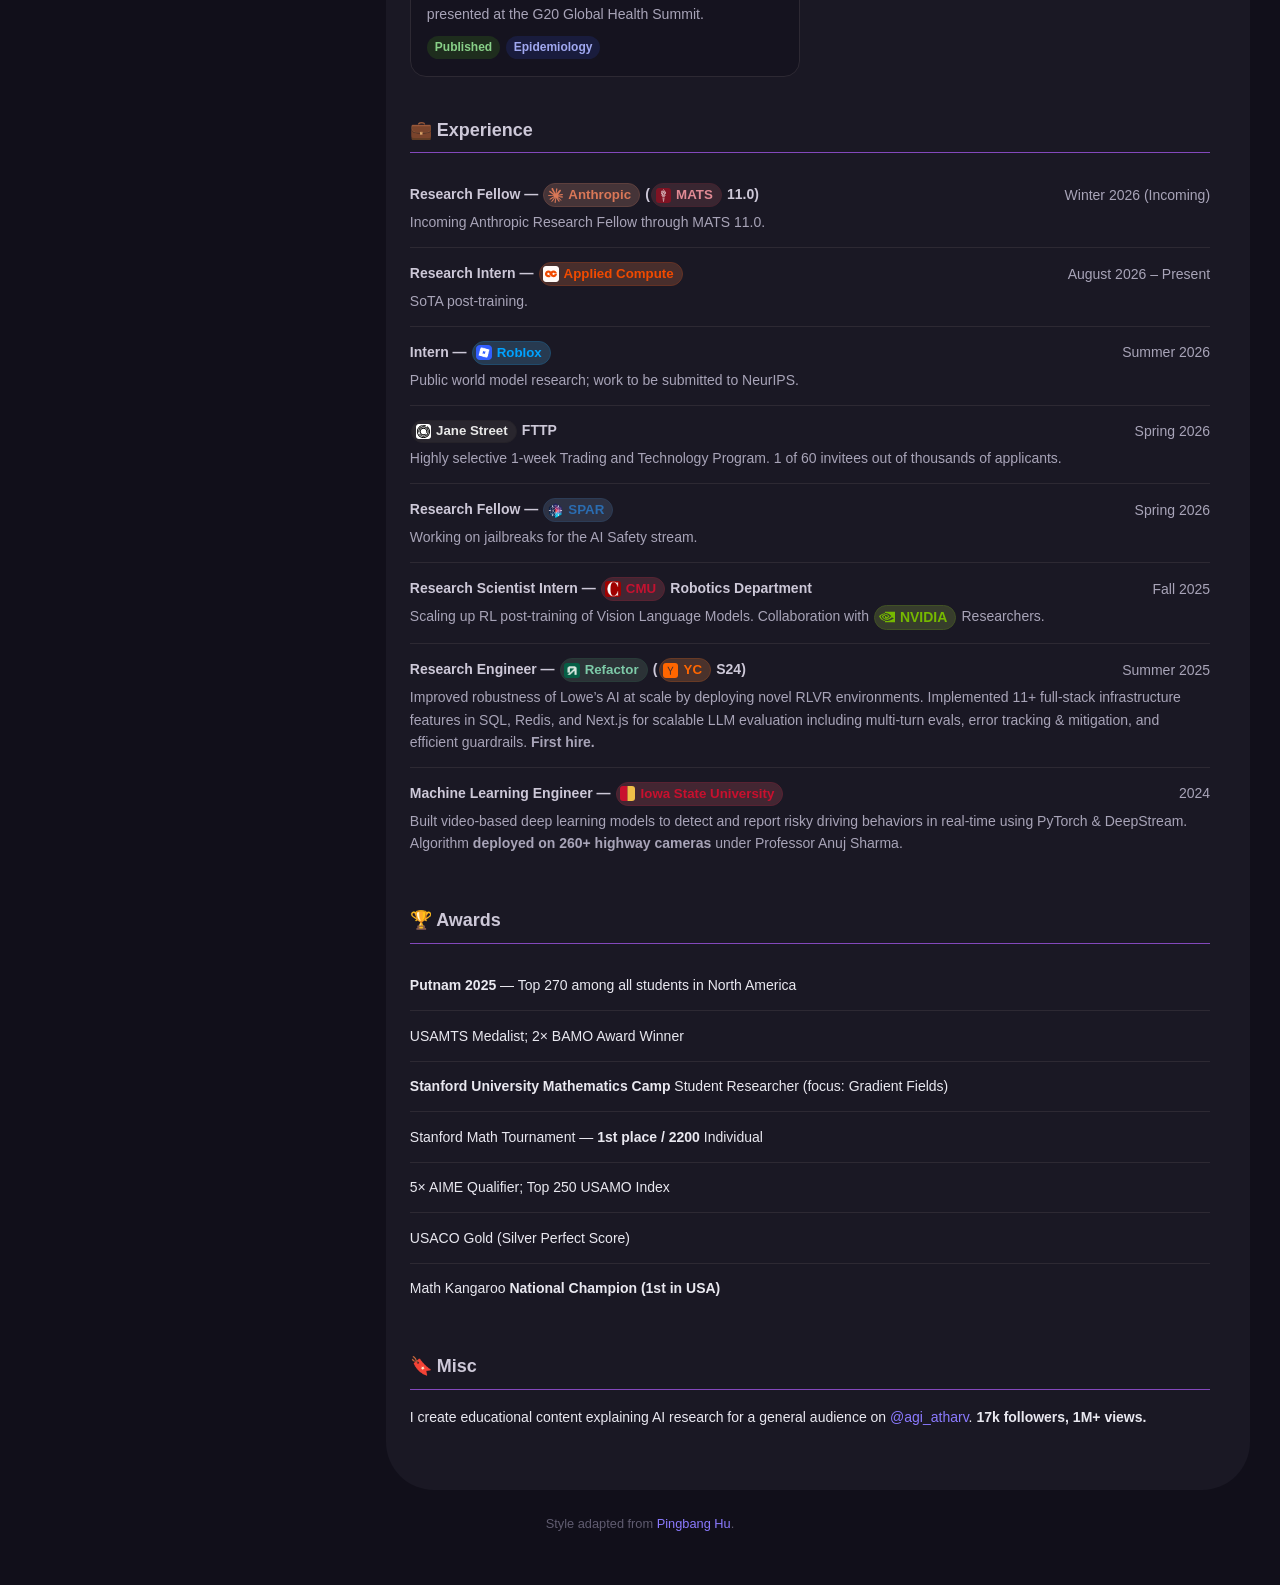
==== commit 7cc6799a: "Simplify About intro and add TLDR label Co-Authored-By: Claude Opus 5.5 <noreply@anthropic.com>" ====
--- a/index.html
+++ b/index.html
@@ -67,16 +67,16 @@
         <div class="content">
           <div class="prose">
             <p>
-              I am an undergrad studying Computer Science (AI track) at
-              <a class="org" href="https://www.cmu.edu/" style="--org-color:#C41230"><img src="images/logos/cmu.png" alt=""> Carnegie Mellon University</a>,
-              where I maintain a 4.00 GPA. I work on <span class="kw">post-training</span>, <span class="kw">alignment</span>, <span class="kw">reasoning</span>, and model evaluation.
+              I am an undergrad CS major at
+              <a class="org" href="https://www.cmu.edu/" style="--org-color:#C41230"><img src="images/logos/cmu.png" alt=""> Carnegie Mellon University</a>.
+              I work on <span class="kw">post-training</span>, <span class="kw">alignment</span>, <span class="kw">reasoning</span>, and model evaluation.
             </p>
             <p>
-              My work includes accepted papers at <strong>ACL 2026</strong>, <strong>ICML</strong> and <strong>ICLR</strong> workshops, and
-              <a class="org" href="https://www.nature.com/" style="--org-color:#111111; --org-color-dark:#E8E8E8"><img src="images/logos/nature.png" alt=""> Nature Scientific Reports</a>.
+              My work includes accepted papers at <strong>ACL 2026</strong>, <strong>ICML</strong> and <strong>ICLR</strong> workshops.
             </p>
+            <p class="affiliations-title"><strong>TLDR</strong></p>
             <ul class="affiliations">
-              <li>Quant Research Intern @ <a class="org" href="https://www.citadelsecurities.com/" style="--org-color:#0E2F6E; --org-color-dark:#8FA8D8"><img src="images/logos/citadelsecurities.png" alt=""> Citadel Securities</a> (offer)</li>
+              <li>(Summer 2027 Offer) Quant Research Intern @ <a class="org" href="https://www.citadelsecurities.com/" style="--org-color:#0E2F6E; --org-color-dark:#8FA8D8"><img src="images/logos/citadelsecurities.png" alt=""> Citadel Securities</a></li>
               <li>AI Safety Research @ <a class="org" href="https://www.anthropic.com/" style="--org-color:#D97757"><img src="images/logos/anthropic.svg" alt=""> Anthropic</a></li>
               <li>Post-training Research @ <a class="org" href="https://www.appliedcompute.com/" style="--org-color:#F04A00"><img src="images/logos/appliedcompute.svg" alt=""> Applied Compute</a></li>
               <li>Multimodal Research @ <a class="org" href="https://www.roblox.com/" style="--org-color:#00A2FF"><img src="images/logos/roblox.png" alt=""> Roblox</a></li>
--- a/stylesheet.css
+++ b/stylesheet.css
@@ -297,6 +297,14 @@
   padding: 0;
 }
 
+.affiliations-title {
+  margin-bottom: 0;
+}
+
+.affiliations-title + .affiliations {
+  margin-top: 0.4em;
+}
+
 .affiliations li {
   display: flex;
   align-items: center;
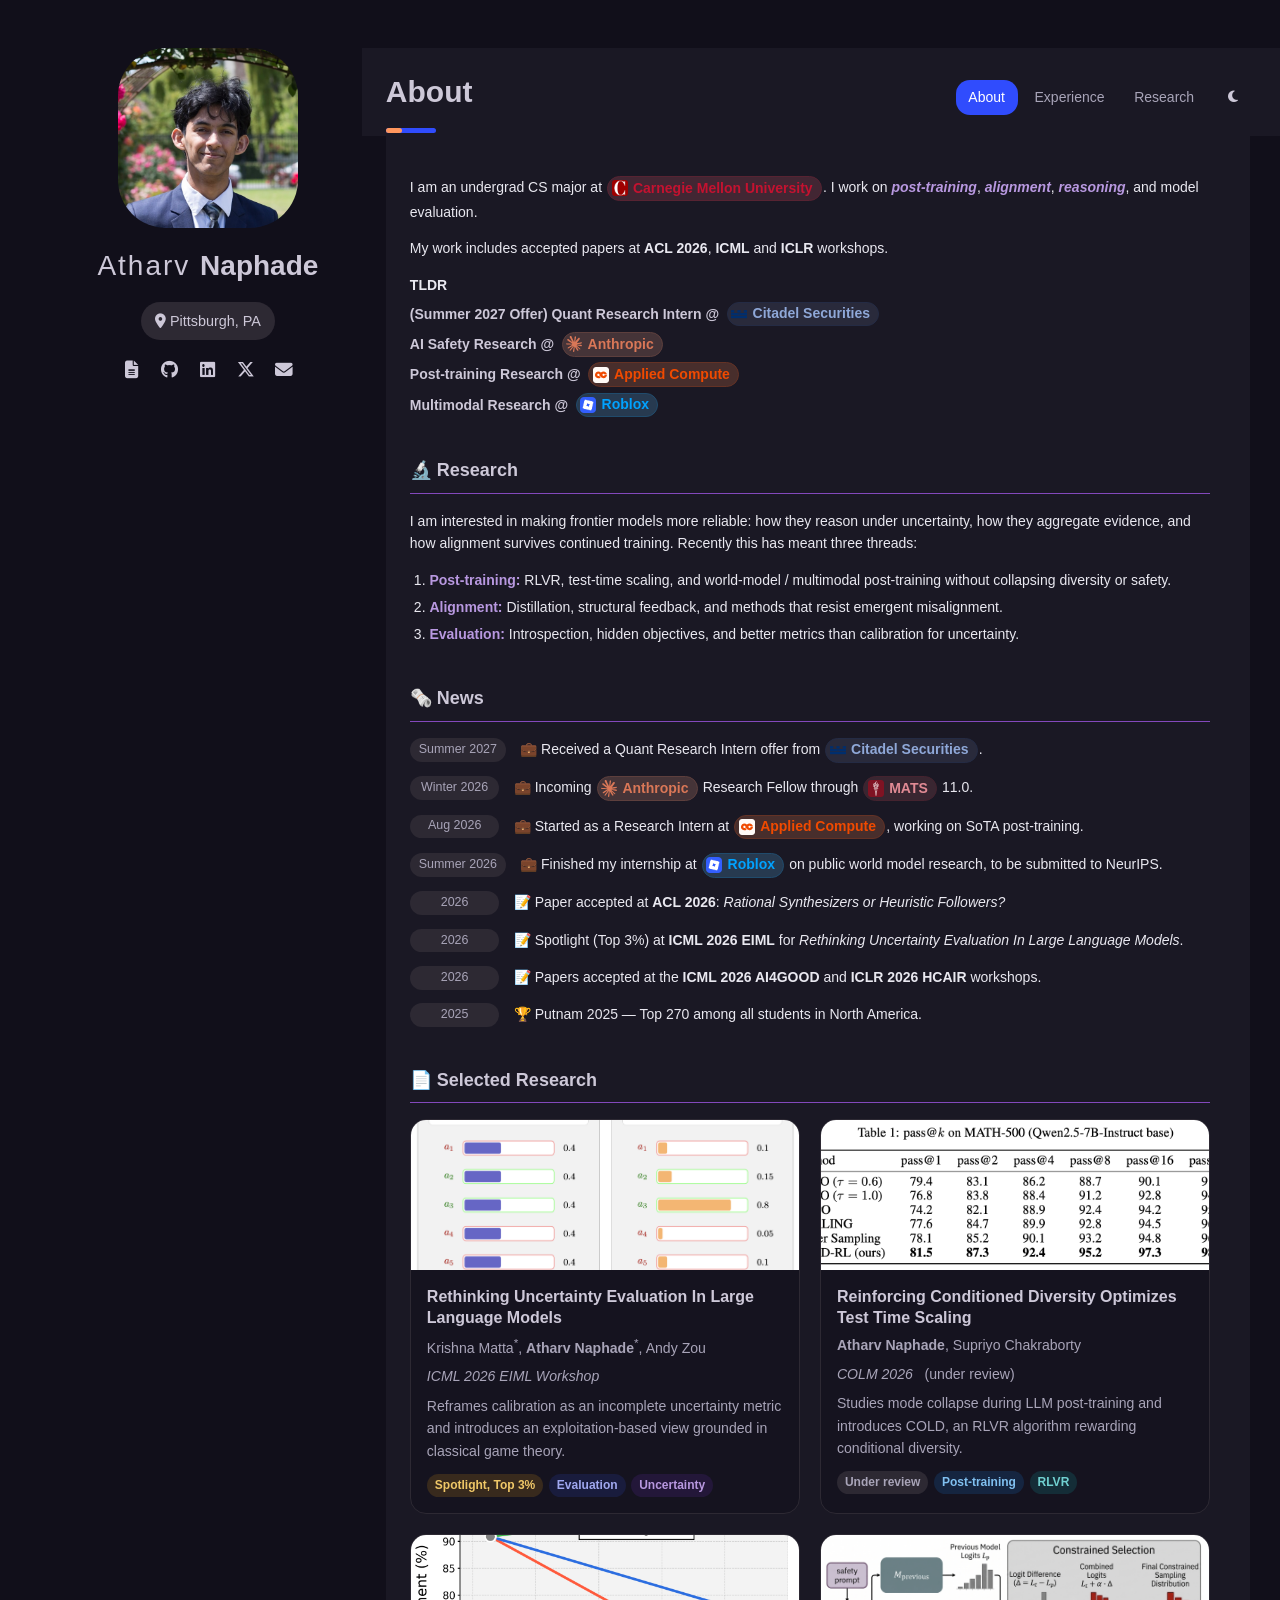
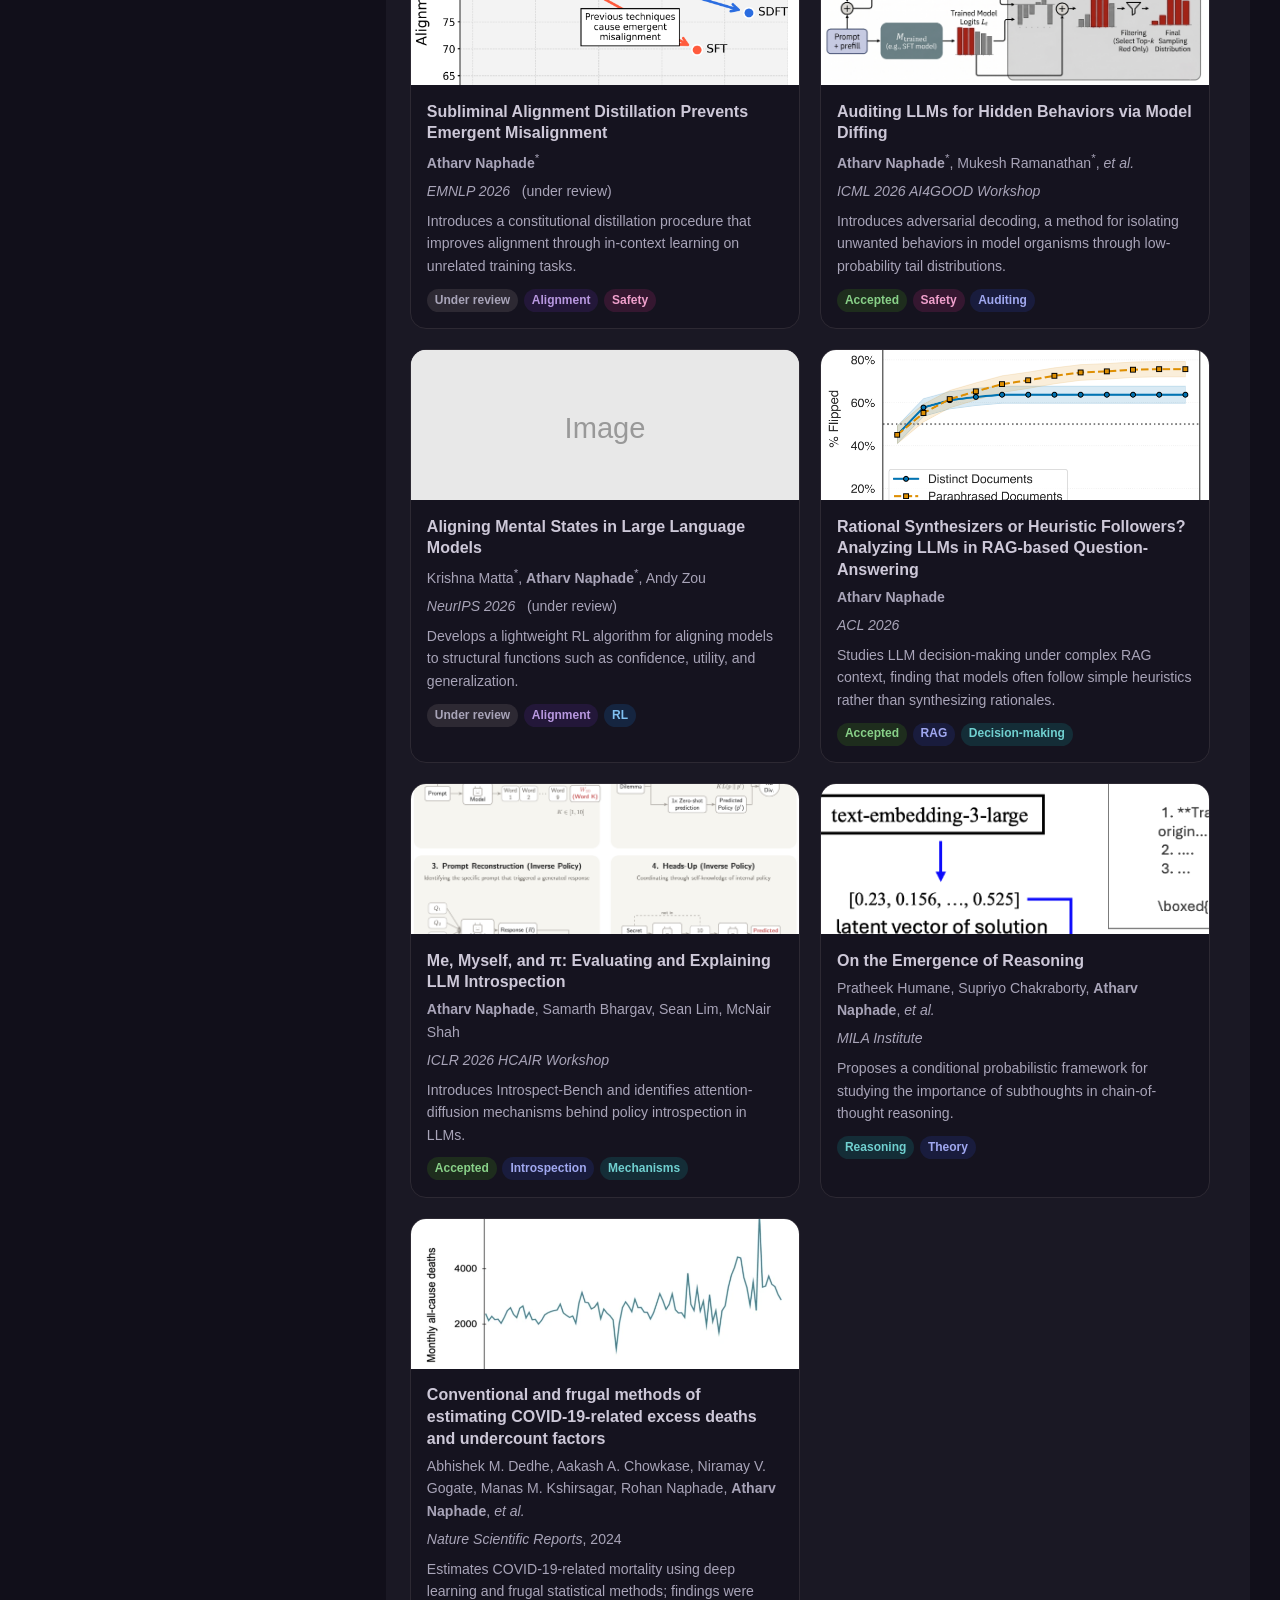
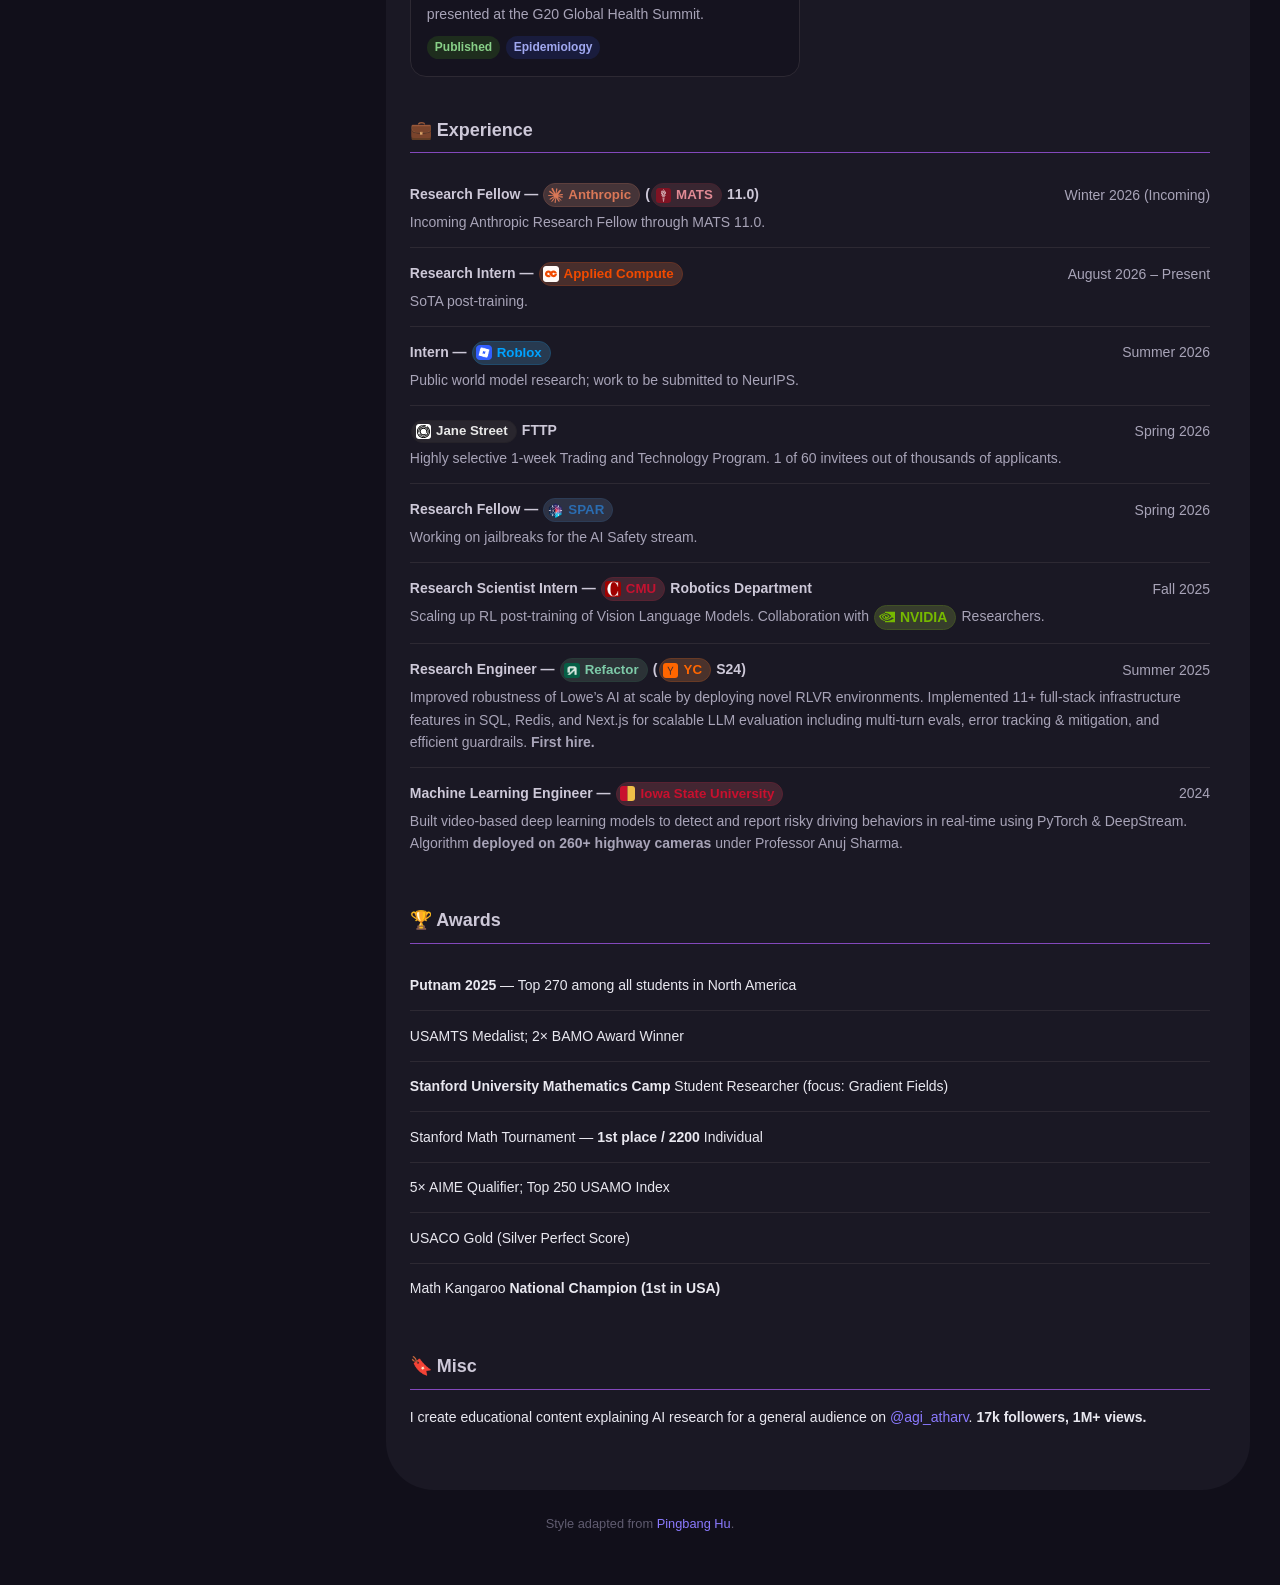
==== commit 3a4fb270: "Reword Citadel news item Co-Authored-By: Claude Opus 5.5 <noreply@anthropic.com>" ====
--- a/index.html
+++ b/index.html
@@ -98,7 +98,7 @@
           <ul class="news">
             <li>
               <time>Summer 2027</time>
-              <p>💼 Accepted a Quant Research Intern offer at <a class="org" href="https://www.citadelsecurities.com/" style="--org-color:#0E2F6E; --org-color-dark:#8FA8D8"><img src="images/logos/citadelsecurities.png" alt=""> Citadel Securities</a>.</p>
+              <p>💼 Received a Quant Research Intern offer from <a class="org" href="https://www.citadelsecurities.com/" style="--org-color:#0E2F6E; --org-color-dark:#8FA8D8"><img src="images/logos/citadelsecurities.png" alt=""> Citadel Securities</a>.</p>
             </li>
             <li>
               <time>Winter 2026</time>
